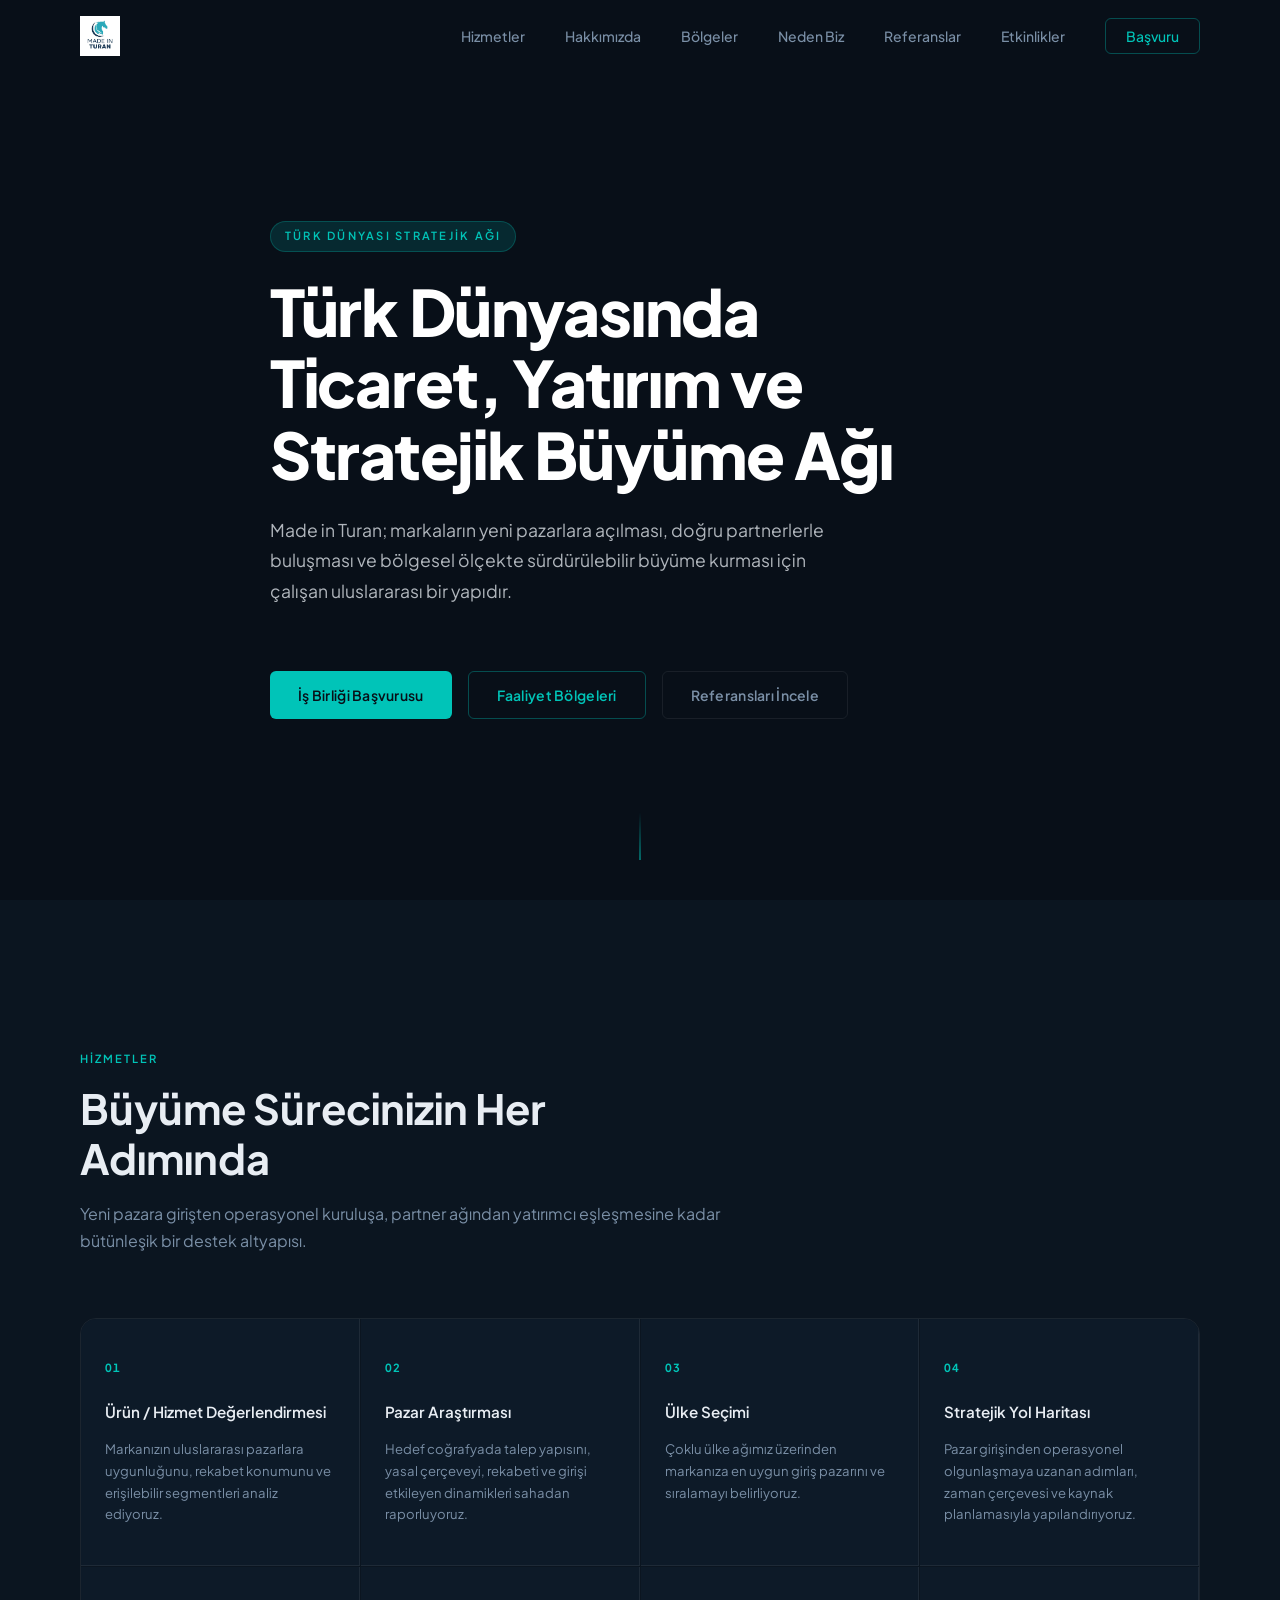
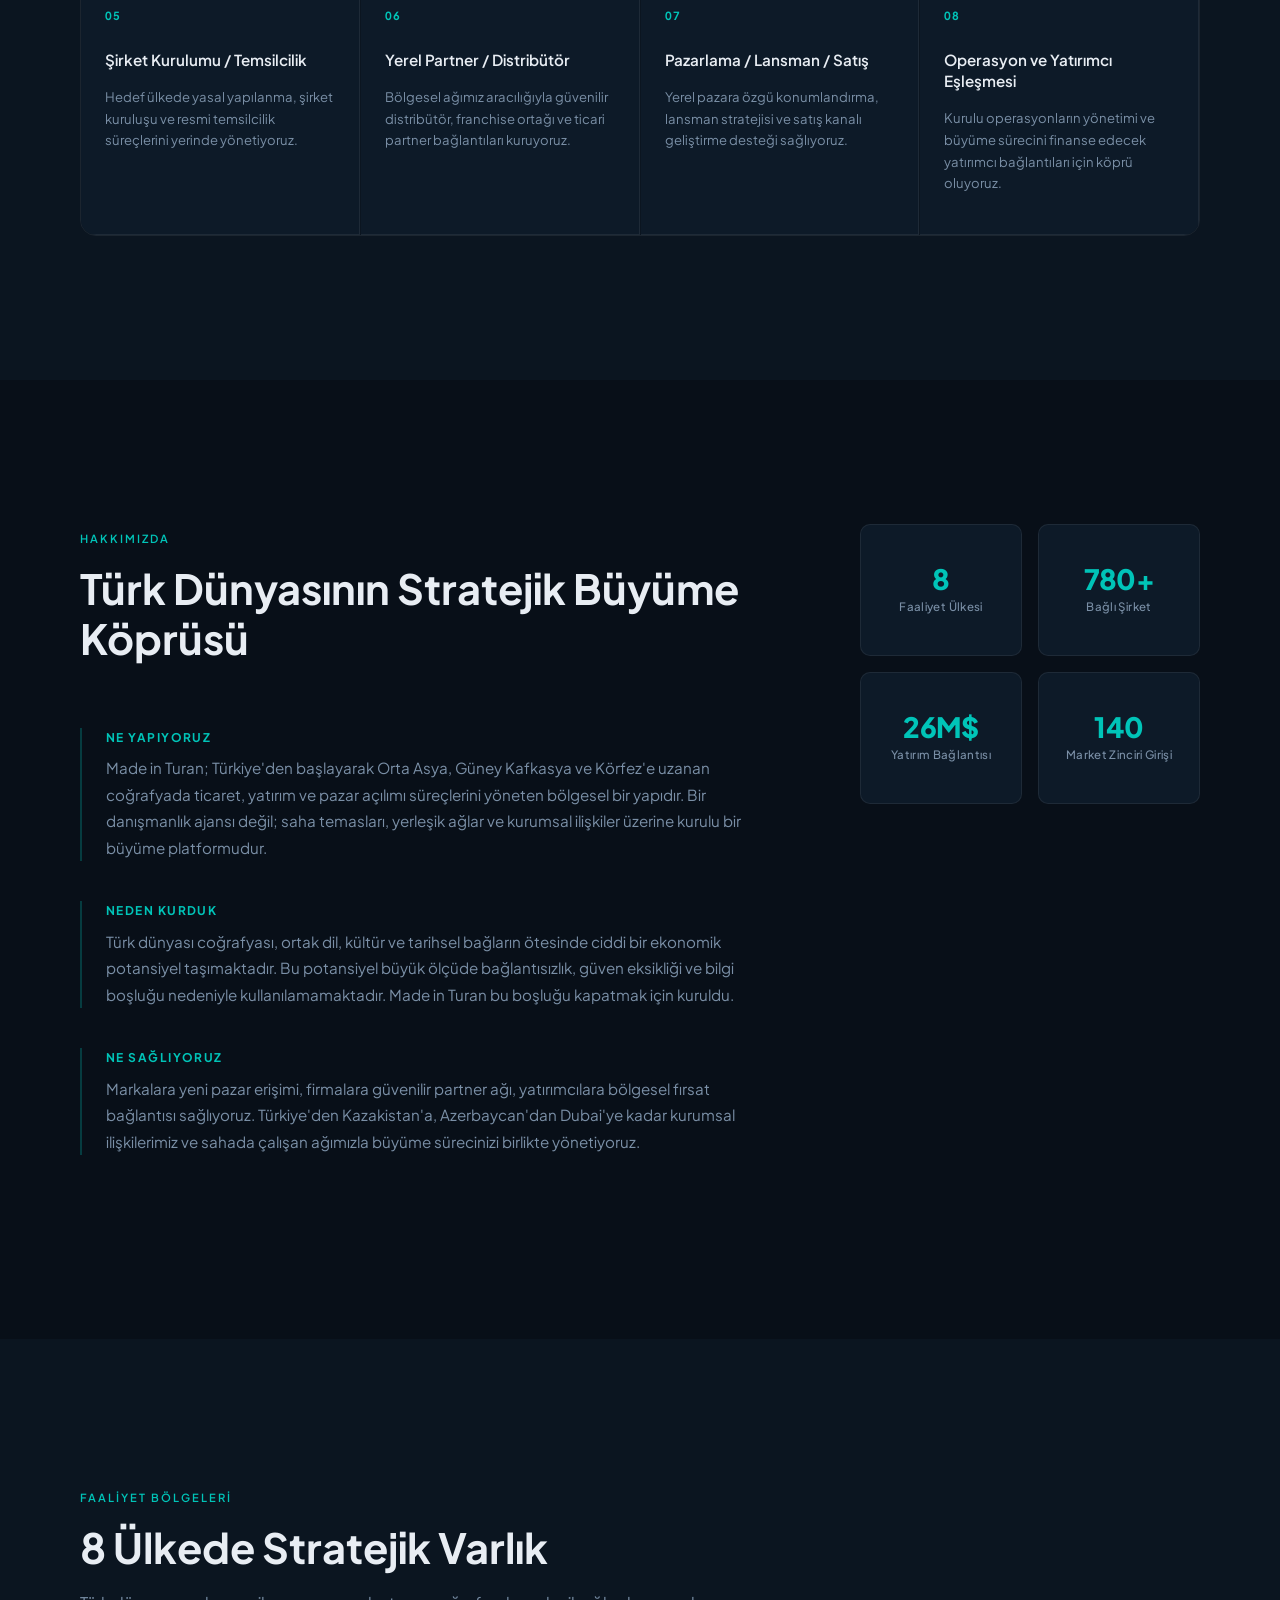
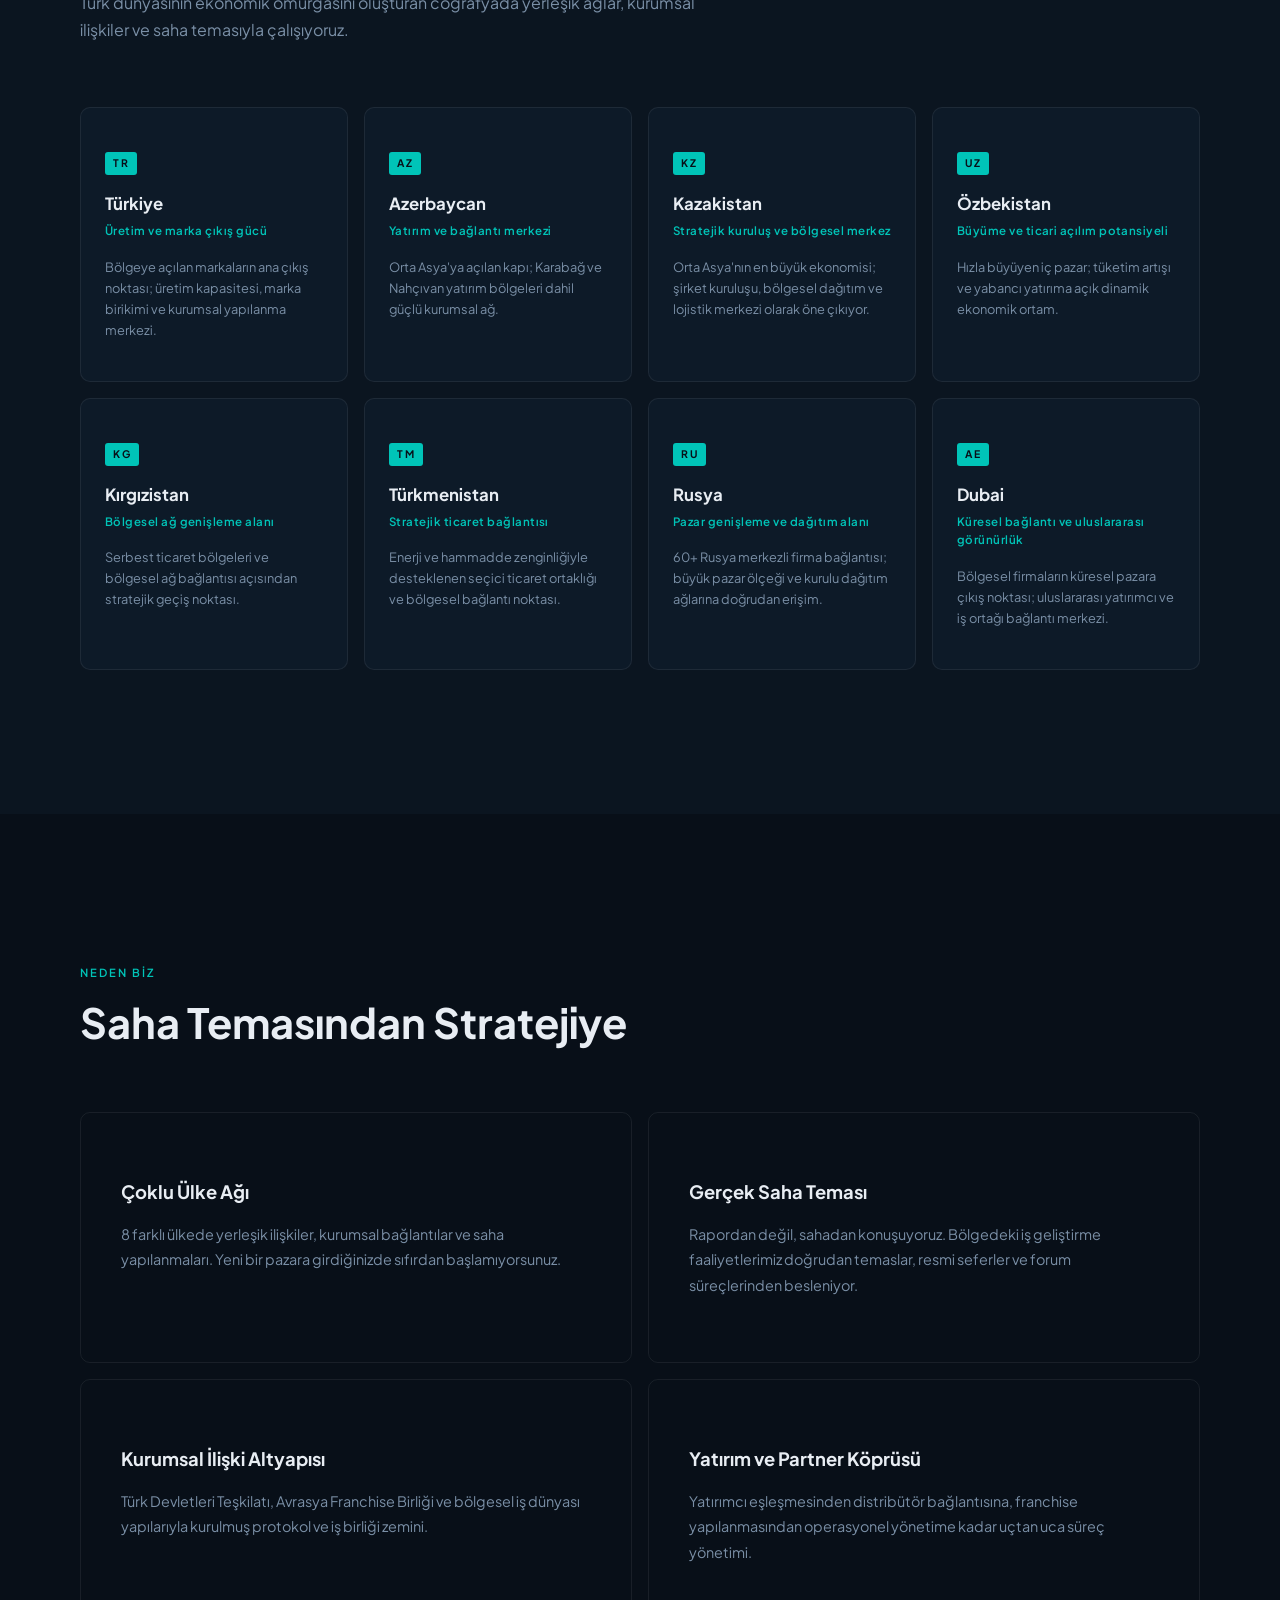
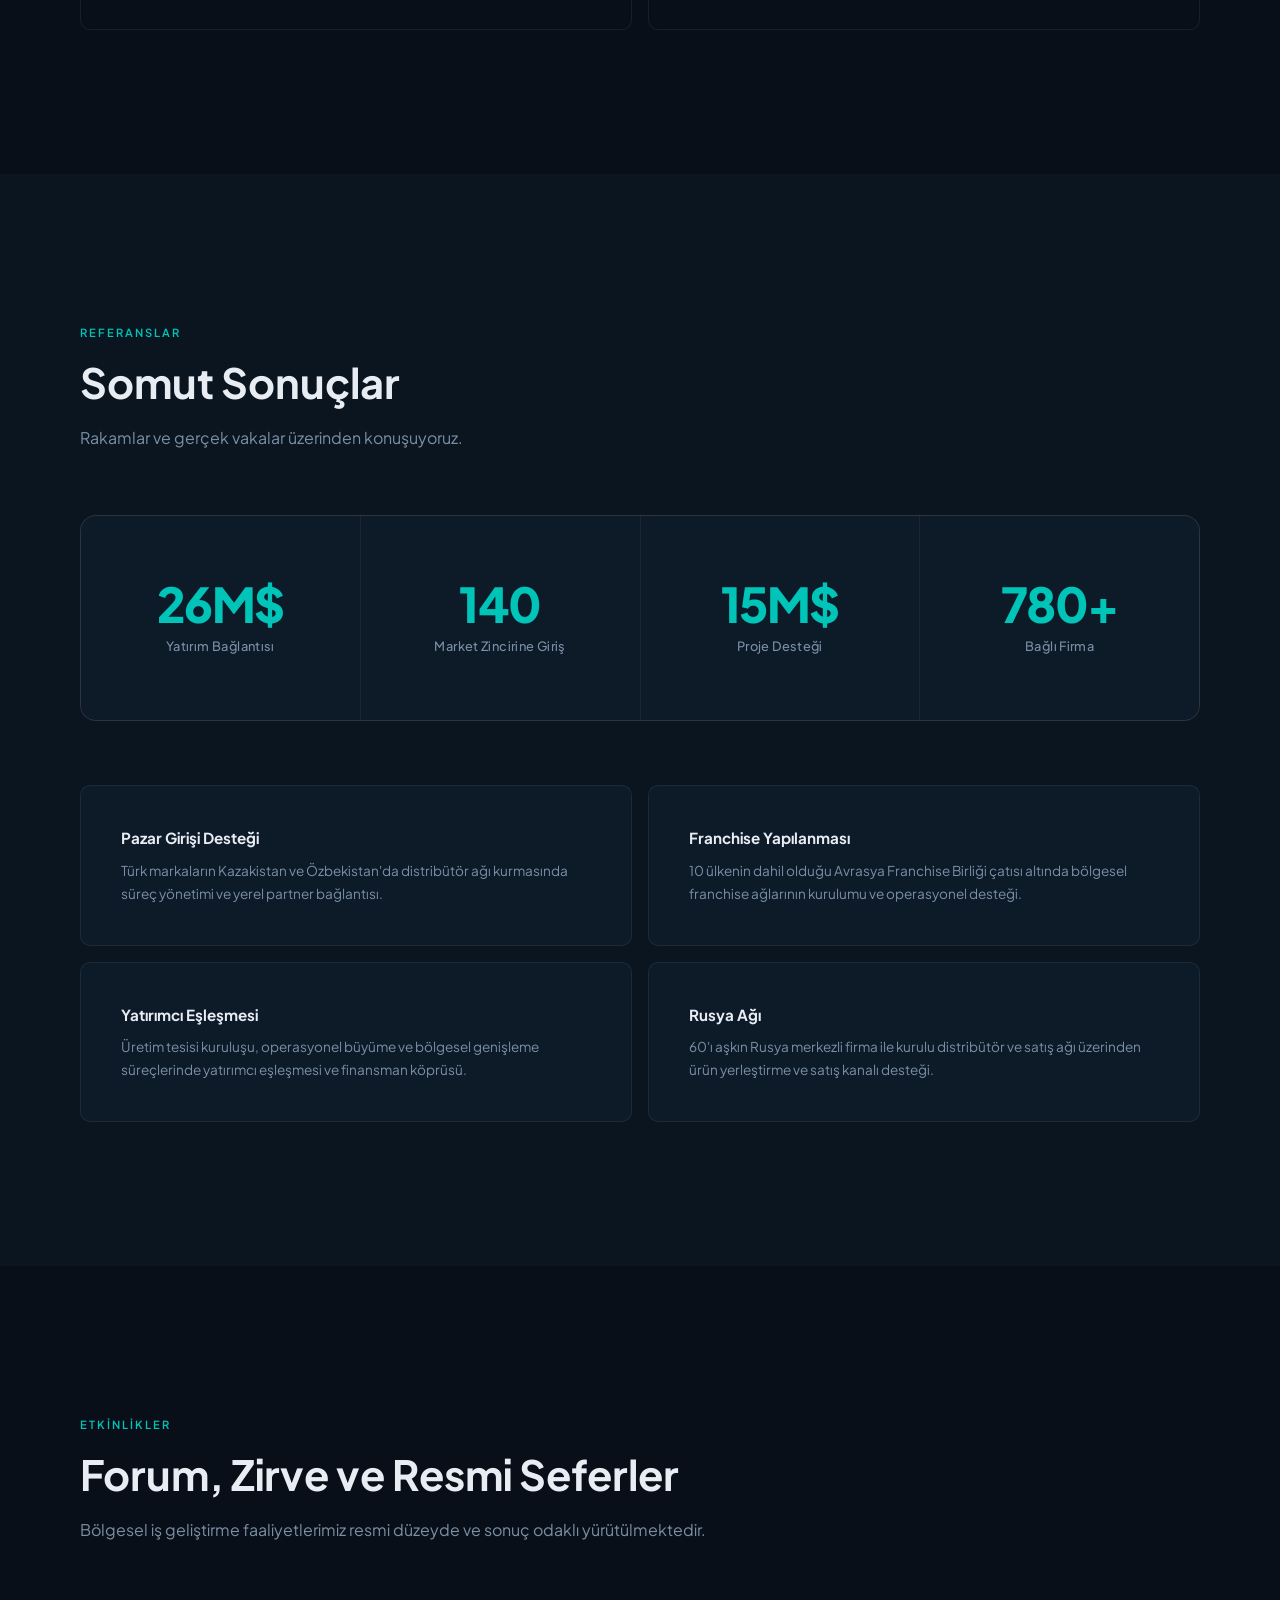
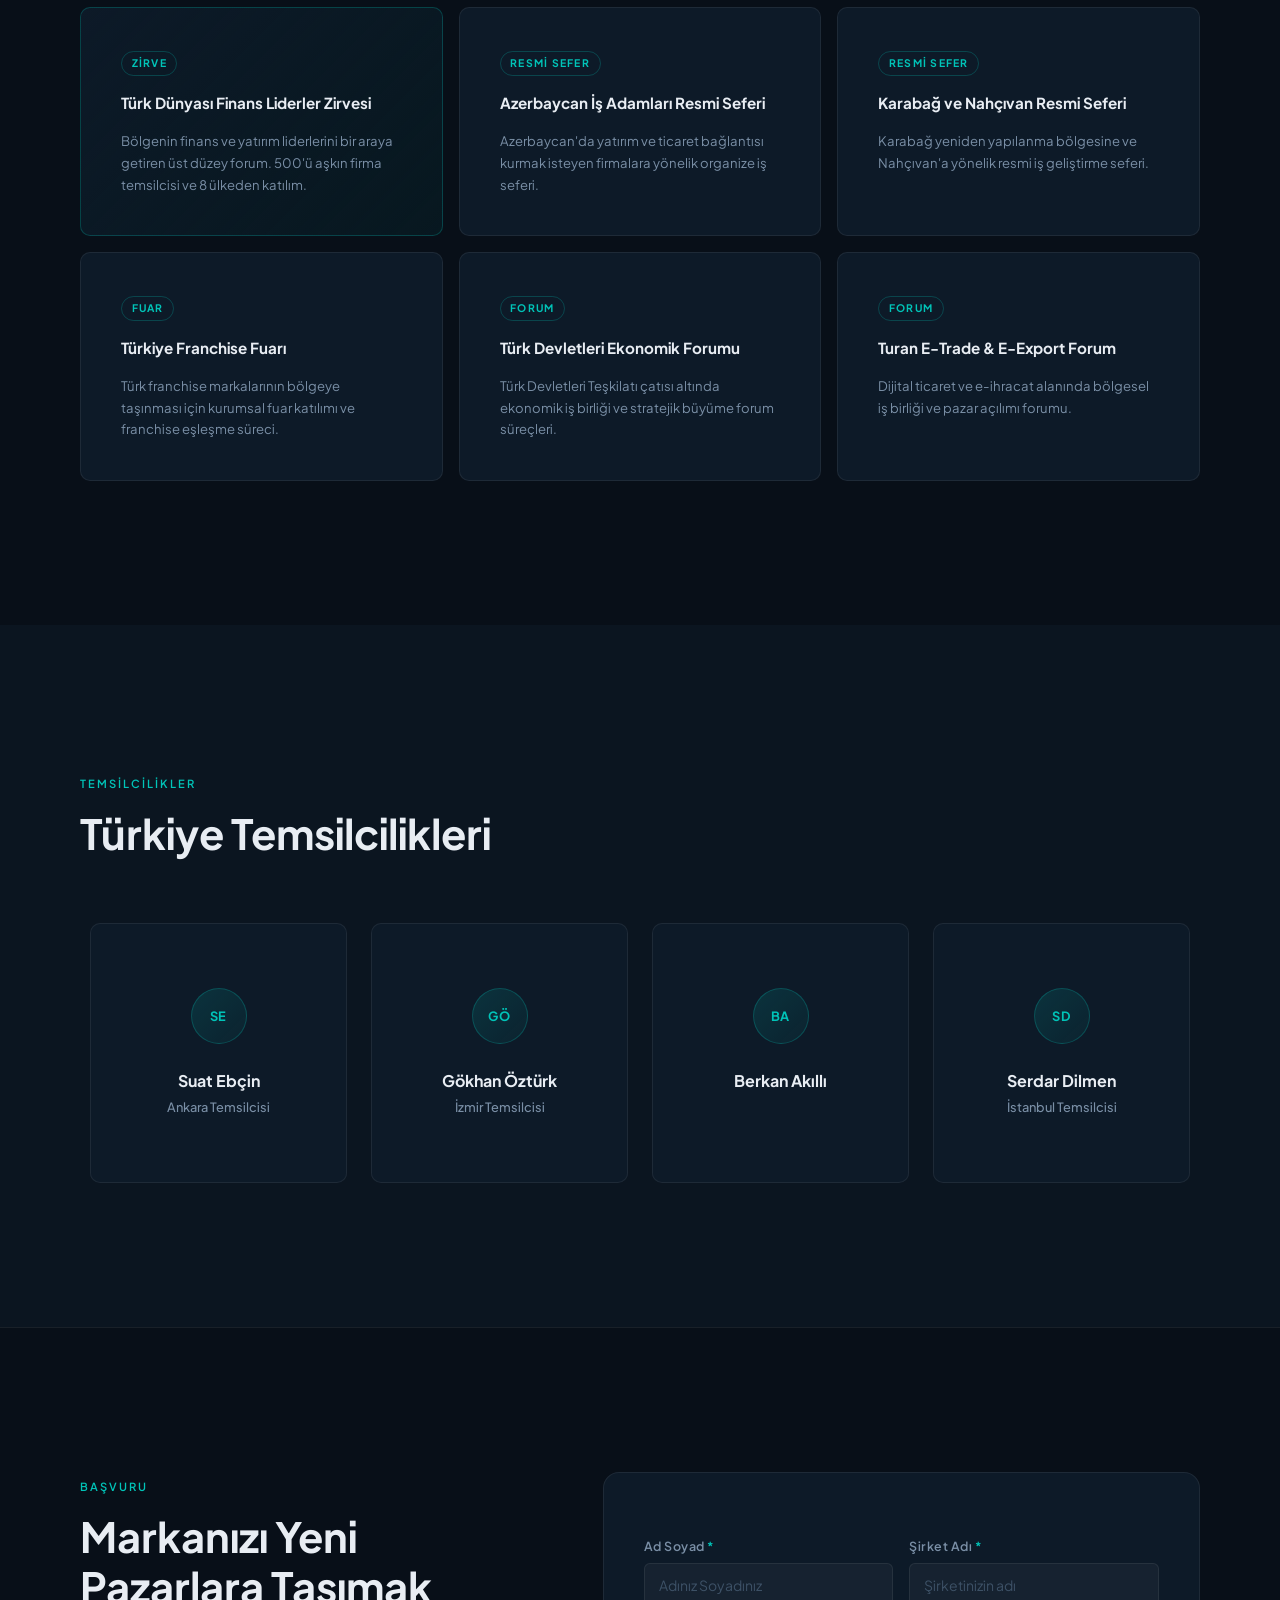
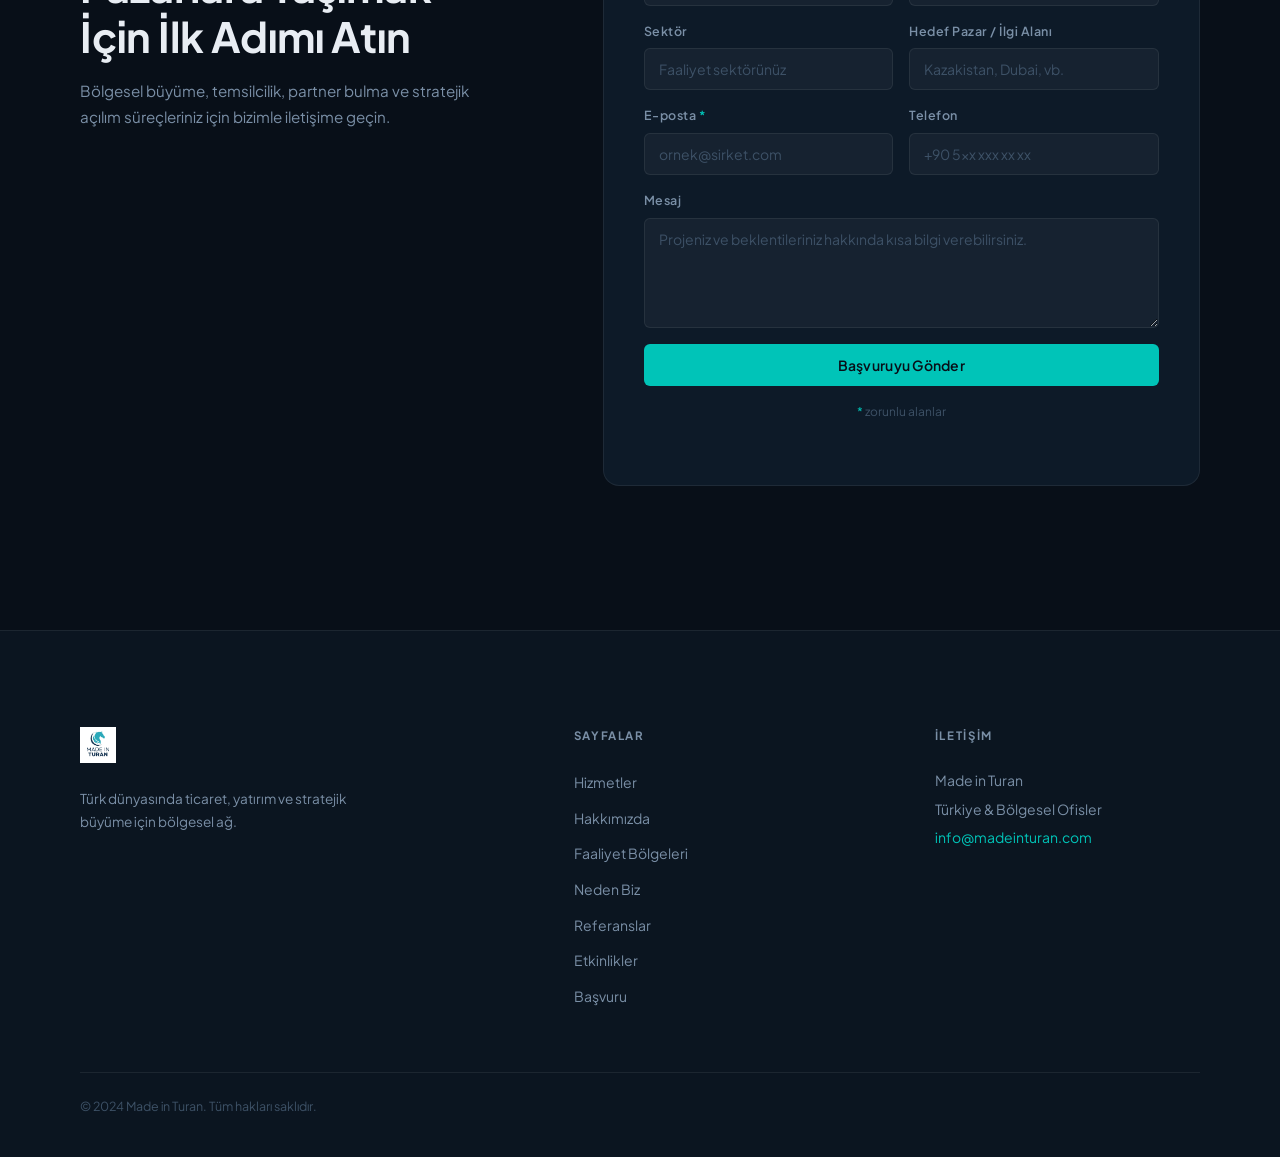
==== index.html @ 2aaf6313 "Initial Made in Turan website" ====
<!DOCTYPE html>
<html lang="tr">
<head>
  <meta charset="UTF-8" />
  <meta name="viewport" content="width=device-width, initial-scale=1.0" />
  <meta name="description" content="Made in Turan — Türk dünyasında ticaret, yatırım ve stratejik büyüme ağı. Markaların yeni pazarlara açılması, doğru partnerlerle buluşması ve bölgesel ölçekte sürdürülebilir büyüme kurması için çalışan uluslararası yapı." />
  <meta property="og:title" content="Made in Turan — Türk Dünyasında Stratejik Büyüme Ağı" />
  <meta property="og:description" content="Ticaret, yatırım, pazar açılımı ve stratejik büyüme için bölgesel ağ." />
  <meta property="og:type" content="website" />
  <title>Made in Turan — Türk Dünyasında Ticaret, Yatırım ve Stratejik Büyüme Ağı</title>
  <link rel="preconnect" href="https://fonts.googleapis.com" />
  <link rel="preconnect" href="https://fonts.gstatic.com" crossorigin />
  <link href="https://fonts.googleapis.com/css2?family=Plus+Jakarta+Sans:wght@300;400;500;600;700;800&display=swap" rel="stylesheet" />
  <link rel="stylesheet" href="css/style.css" />
</head>
<body>

  <!-- HEADER -->
  <header class="site-header" id="site-header">
    <div class="header-inner container">
      <a href="#hero" class="header-logo" aria-label="Made in Turan Ana Sayfa">
        <img src="assets/images/madeinturan_logo.jpg" alt="Made in Turan" class="logo-img" />
      </a>

      <nav class="main-nav" aria-label="Ana navigasyon">
        <ul class="nav-list">
          <li><a href="#hizmetler" class="nav-link">Hizmetler</a></li>
          <li><a href="#hakkimizda" class="nav-link">Hakkımızda</a></li>
          <li><a href="#bolgeler" class="nav-link">Bölgeler</a></li>
          <li><a href="#neden-biz" class="nav-link">Neden Biz</a></li>
          <li><a href="#referanslar" class="nav-link">Referanslar</a></li>
          <li><a href="#etkinlikler" class="nav-link">Etkinlikler</a></li>
          <li><a href="#basvuru" class="nav-link nav-link--cta">Başvuru</a></li>
        </ul>
      </nav>

      <button class="hamburger" id="hamburger" aria-label="Menüyü aç/kapat" aria-expanded="false">
        <span class="hamburger-line"></span>
        <span class="hamburger-line"></span>
        <span class="hamburger-line"></span>
      </button>
    </div>

    <nav class="mobile-nav" id="mobile-nav" aria-hidden="true">
      <ul class="mobile-nav-list">
        <li><a href="#hizmetler" class="mobile-nav-link">Hizmetler</a></li>
        <li><a href="#hakkimizda" class="mobile-nav-link">Hakkımızda</a></li>
        <li><a href="#bolgeler" class="mobile-nav-link">Bölgeler</a></li>
        <li><a href="#neden-biz" class="mobile-nav-link">Neden Biz</a></li>
        <li><a href="#referanslar" class="mobile-nav-link">Referanslar</a></li>
        <li><a href="#etkinlikler" class="mobile-nav-link">Etkinlikler</a></li>
        <li><a href="#basvuru" class="mobile-nav-link mobile-nav-link--cta">Başvuru</a></li>
      </ul>
    </nav>
  </header>

  <main>

    <!-- 1. HERO -->
    <section class="hero" id="hero">
      <div class="hero-video-wrap">
        <video class="hero-video" autoplay muted loop playsinline aria-hidden="true">
          <source src="assets/videos/madeinturan_ladingpage.mp4" type="video/mp4" />
        </video>
        <div class="hero-overlay"></div>
      </div>

      <div class="hero-content container">
        <span class="hero-eyebrow reveal">Türk Dünyası Stratejik Ağı</span>
        <h1 class="hero-title reveal">
          Türk Dünyasında<br />
          Ticaret, Yatırım ve<br />
          Stratejik Büyüme Ağı
        </h1>
        <p class="hero-subtitle reveal">
          Made in Turan; markaların yeni pazarlara açılması, doğru partnerlerle buluşması
          ve bölgesel ölçekte sürdürülebilir büyüme kurması için çalışan uluslararası bir yapıdır.
        </p>
        <div class="hero-actions reveal">
          <a href="#basvuru" class="btn btn--primary">İş Birliği Başvurusu</a>
          <a href="#bolgeler" class="btn btn--outline">Faaliyet Bölgeleri</a>
          <a href="#referanslar" class="btn btn--ghost">Referansları İncele</a>
        </div>
      </div>

      <div class="hero-scroll-hint" aria-hidden="true">
        <span class="scroll-line"></span>
      </div>
    </section>

    <!-- 2. HİZMETLER -->
    <section class="section hizmetler" id="hizmetler">
      <div class="container">
        <div class="section-header reveal">
          <span class="section-label">Hizmetler</span>
          <h2 class="section-title">Büyüme Sürecinizin Her Adımında</h2>
          <p class="section-desc">Yeni pazara girişten operasyonel kuruluşa, partner ağından yatırımcı eşleşmesine kadar bütünleşik bir destek altyapısı.</p>
        </div>

        <div class="services-grid">
          <article class="service-card reveal">
            <div class="service-card-inner">
              <span class="service-number">01</span>
              <h3 class="service-title">Ürün / Hizmet Değerlendirmesi</h3>
              <p class="service-desc">Markanızın uluslararası pazarlara uygunluğunu, rekabet konumunu ve erişilebilir segmentleri analiz ediyoruz.</p>
            </div>
          </article>

          <article class="service-card reveal">
            <div class="service-card-inner">
              <span class="service-number">02</span>
              <h3 class="service-title">Pazar Araştırması</h3>
              <p class="service-desc">Hedef coğrafyada talep yapısını, yasal çerçeveyi, rekabeti ve girişi etkileyen dinamikleri sahadan raporluyoruz.</p>
            </div>
          </article>

          <article class="service-card reveal">
            <div class="service-card-inner">
              <span class="service-number">03</span>
              <h3 class="service-title">Ülke Seçimi</h3>
              <p class="service-desc">Çoklu ülke ağımız üzerinden markanıza en uygun giriş pazarını ve sıralamayı belirliyoruz.</p>
            </div>
          </article>

          <article class="service-card reveal">
            <div class="service-card-inner">
              <span class="service-number">04</span>
              <h3 class="service-title">Stratejik Yol Haritası</h3>
              <p class="service-desc">Pazar girişinden operasyonel olgunlaşmaya uzanan adımları, zaman çerçevesi ve kaynak planlamasıyla yapılandırıyoruz.</p>
            </div>
          </article>

          <article class="service-card reveal">
            <div class="service-card-inner">
              <span class="service-number">05</span>
              <h3 class="service-title">Şirket Kurulumu / Temsilcilik</h3>
              <p class="service-desc">Hedef ülkede yasal yapılanma, şirket kuruluşu ve resmi temsilcilik süreçlerini yerinde yönetiyoruz.</p>
            </div>
          </article>

          <article class="service-card reveal">
            <div class="service-card-inner">
              <span class="service-number">06</span>
              <h3 class="service-title">Yerel Partner / Distribütör</h3>
              <p class="service-desc">Bölgesel ağımız aracılığıyla güvenilir distribütör, franchise ortağı ve ticari partner bağlantıları kuruyoruz.</p>
            </div>
          </article>

          <article class="service-card reveal">
            <div class="service-card-inner">
              <span class="service-number">07</span>
              <h3 class="service-title">Pazarlama / Lansman / Satış</h3>
              <p class="service-desc">Yerel pazara özgü konumlandırma, lansman stratejisi ve satış kanalı geliştirme desteği sağlıyoruz.</p>
            </div>
          </article>

          <article class="service-card reveal">
            <div class="service-card-inner">
              <span class="service-number">08</span>
              <h3 class="service-title">Operasyon ve Yatırımcı Eşleşmesi</h3>
              <p class="service-desc">Kurulu operasyonların yönetimi ve büyüme sürecini finanse edecek yatırımcı bağlantıları için köprü oluyoruz.</p>
            </div>
          </article>
        </div>
      </div>
    </section>

    <!-- 3. HAKKIMIZDA -->
    <section class="section hakkimizda" id="hakkimizda">
      <div class="container">
        <div class="about-grid">
          <div class="about-content">
            <span class="section-label reveal">Hakkımızda</span>
            <h2 class="section-title reveal">Türk Dünyasının Stratejik Büyüme Köprüsü</h2>

            <div class="about-block reveal">
              <h3 class="about-block-title">Ne Yapıyoruz</h3>
              <p>Made in Turan; Türkiye'den başlayarak Orta Asya, Güney Kafkasya ve Körfez'e uzanan coğrafyada ticaret, yatırım ve pazar açılımı süreçlerini yöneten bölgesel bir yapıdır. Bir danışmanlık ajansı değil; saha temasları, yerleşik ağlar ve kurumsal ilişkiler üzerine kurulu bir büyüme platformudur.</p>
            </div>

            <div class="about-block reveal">
              <h3 class="about-block-title">Neden Kurduk</h3>
              <p>Türk dünyası coğrafyası, ortak dil, kültür ve tarihsel bağların ötesinde ciddi bir ekonomik potansiyel taşımaktadır. Bu potansiyel büyük ölçüde bağlantısızlık, güven eksikliği ve bilgi boşluğu nedeniyle kullanılamamaktadır. Made in Turan bu boşluğu kapatmak için kuruldu.</p>
            </div>

            <div class="about-block reveal">
              <h3 class="about-block-title">Ne Sağlıyoruz</h3>
              <p>Markalara yeni pazar erişimi, firmalara güvenilir partner ağı, yatırımcılara bölgesel fırsat bağlantısı sağlıyoruz. Türkiye'den Kazakistan'a, Azerbaycan'dan Dubai'ye kadar kurumsal ilişkilerimiz ve sahada çalışan ağımızla büyüme sürecinizi birlikte yönetiyoruz.</p>
            </div>
          </div>

          <aside class="about-stats">
            <div class="stat-card reveal">
              <span class="stat-number">8</span>
              <span class="stat-label">Faaliyet Ülkesi</span>
            </div>
            <div class="stat-card reveal">
              <span class="stat-number">780+</span>
              <span class="stat-label">Bağlı Şirket</span>
            </div>
            <div class="stat-card reveal">
              <span class="stat-number">26M$</span>
              <span class="stat-label">Yatırım Bağlantısı</span>
            </div>
            <div class="stat-card reveal">
              <span class="stat-number">140</span>
              <span class="stat-label">Market Zinciri Girişi</span>
            </div>
          </aside>
        </div>
      </div>
    </section>

    <!-- 4. FAALİYET BÖLGELERİ -->
    <section class="section bolgeler" id="bolgeler">
      <div class="container">
        <div class="section-header reveal">
          <span class="section-label">Faaliyet Bölgeleri</span>
          <h2 class="section-title">8 Ülkede Stratejik Varlık</h2>
          <p class="section-desc">Türk dünyasının ekonomik omurgasını oluşturan coğrafyada yerleşik ağlar, kurumsal ilişkiler ve saha temasıyla çalışıyoruz.</p>
        </div>

        <div class="regions-grid">
          <article class="region-card reveal">
            <div class="region-card-inner">
              <span class="region-tag">TR</span>
              <h3 class="region-name">Türkiye</h3>
              <p class="region-role">Üretim ve marka çıkış gücü</p>
              <p class="region-desc">Bölgeye açılan markaların ana çıkış noktası; üretim kapasitesi, marka birikimi ve kurumsal yapılanma merkezi.</p>
            </div>
          </article>

          <article class="region-card reveal">
            <div class="region-card-inner">
              <span class="region-tag">AZ</span>
              <h3 class="region-name">Azerbaycan</h3>
              <p class="region-role">Yatırım ve bağlantı merkezi</p>
              <p class="region-desc">Orta Asya'ya açılan kapı; Karabağ ve Nahçıvan yatırım bölgeleri dahil güçlü kurumsal ağ.</p>
            </div>
          </article>

          <article class="region-card reveal">
            <div class="region-card-inner">
              <span class="region-tag">KZ</span>
              <h3 class="region-name">Kazakistan</h3>
              <p class="region-role">Stratejik kuruluş ve bölgesel merkez</p>
              <p class="region-desc">Orta Asya'nın en büyük ekonomisi; şirket kuruluşu, bölgesel dağıtım ve lojistik merkezi olarak öne çıkıyor.</p>
            </div>
          </article>

          <article class="region-card reveal">
            <div class="region-card-inner">
              <span class="region-tag">UZ</span>
              <h3 class="region-name">Özbekistan</h3>
              <p class="region-role">Büyüme ve ticari açılım potansiyeli</p>
              <p class="region-desc">Hızla büyüyen iç pazar; tüketim artışı ve yabancı yatırıma açık dinamik ekonomik ortam.</p>
            </div>
          </article>

          <article class="region-card reveal">
            <div class="region-card-inner">
              <span class="region-tag">KG</span>
              <h3 class="region-name">Kırgızistan</h3>
              <p class="region-role">Bölgesel ağ genişleme alanı</p>
              <p class="region-desc">Serbest ticaret bölgeleri ve bölgesel ağ bağlantısı açısından stratejik geçiş noktası.</p>
            </div>
          </article>

          <article class="region-card reveal">
            <div class="region-card-inner">
              <span class="region-tag">TM</span>
              <h3 class="region-name">Türkmenistan</h3>
              <p class="region-role">Stratejik ticaret bağlantısı</p>
              <p class="region-desc">Enerji ve hammadde zenginliğiyle desteklenen seçici ticaret ortaklığı ve bölgesel bağlantı noktası.</p>
            </div>
          </article>

          <article class="region-card reveal">
            <div class="region-card-inner">
              <span class="region-tag">RU</span>
              <h3 class="region-name">Rusya</h3>
              <p class="region-role">Pazar genişleme ve dağıtım alanı</p>
              <p class="region-desc">60+ Rusya merkezli firma bağlantısı; büyük pazar ölçeği ve kurulu dağıtım ağlarına doğrudan erişim.</p>
            </div>
          </article>

          <article class="region-card reveal">
            <div class="region-card-inner">
              <span class="region-tag">AE</span>
              <h3 class="region-name">Dubai</h3>
              <p class="region-role">Küresel bağlantı ve uluslararası görünürlük</p>
              <p class="region-desc">Bölgesel firmaların küresel pazara çıkış noktası; uluslararası yatırımcı ve iş ortağı bağlantı merkezi.</p>
            </div>
          </article>
        </div>
      </div>
    </section>

    <!-- 5. NEDEN BİZ -->
    <section class="section neden-biz" id="neden-biz">
      <div class="container">
        <div class="section-header reveal">
          <span class="section-label">Neden Biz</span>
          <h2 class="section-title">Saha Temasından Stratejiye</h2>
        </div>

        <div class="why-grid">
          <article class="why-card reveal">
            <div class="why-card-inner">
              <h3 class="why-title">Çoklu Ülke Ağı</h3>
              <p class="why-desc">8 farklı ülkede yerleşik ilişkiler, kurumsal bağlantılar ve saha yapılanmaları. Yeni bir pazara girdiğinizde sıfırdan başlamıyorsunuz.</p>
            </div>
          </article>

          <article class="why-card reveal">
            <div class="why-card-inner">
              <h3 class="why-title">Gerçek Saha Teması</h3>
              <p class="why-desc">Rapordan değil, sahadan konuşuyoruz. Bölgedeki iş geliştirme faaliyetlerimiz doğrudan temaslar, resmi seferler ve forum süreçlerinden besleniyor.</p>
            </div>
          </article>

          <article class="why-card reveal">
            <div class="why-card-inner">
              <h3 class="why-title">Kurumsal İlişki Altyapısı</h3>
              <p class="why-desc">Türk Devletleri Teşkilatı, Avrasya Franchise Birliği ve bölgesel iş dünyası yapılarıyla kurulmuş protokol ve iş birliği zemini.</p>
            </div>
          </article>

          <article class="why-card reveal">
            <div class="why-card-inner">
              <h3 class="why-title">Yatırım ve Partner Köprüsü</h3>
              <p class="why-desc">Yatırımcı eşleşmesinden distribütör bağlantısına, franchise yapılanmasından operasyonel yönetime kadar uçtan uca süreç yönetimi.</p>
            </div>
          </article>
        </div>
      </div>
    </section>

    <!-- 6. REFERANSLAR -->
    <section class="section referanslar" id="referanslar">
      <div class="container">
        <div class="section-header reveal">
          <span class="section-label">Referanslar</span>
          <h2 class="section-title">Somut Sonuçlar</h2>
          <p class="section-desc">Rakamlar ve gerçek vakalar üzerinden konuşuyoruz.</p>
        </div>

        <div class="impact-numbers reveal">
          <div class="impact-item">
            <span class="impact-value">26M$</span>
            <span class="impact-label">Yatırım Bağlantısı</span>
          </div>
          <div class="impact-item">
            <span class="impact-value">140</span>
            <span class="impact-label">Market Zincirine Giriş</span>
          </div>
          <div class="impact-item">
            <span class="impact-value">15M$</span>
            <span class="impact-label">Proje Desteği</span>
          </div>
          <div class="impact-item">
            <span class="impact-value">780+</span>
            <span class="impact-label">Bağlı Firma</span>
          </div>
        </div>

        <div class="ref-cards">
          <article class="ref-card reveal">
            <h3 class="ref-card-title">Pazar Girişi Desteği</h3>
            <p class="ref-card-desc">Türk markaların Kazakistan ve Özbekistan'da distribütör ağı kurmasında süreç yönetimi ve yerel partner bağlantısı.</p>
          </article>

          <article class="ref-card reveal">
            <h3 class="ref-card-title">Franchise Yapılanması</h3>
            <p class="ref-card-desc">10 ülkenin dahil olduğu Avrasya Franchise Birliği çatısı altında bölgesel franchise ağlarının kurulumu ve operasyonel desteği.</p>
          </article>

          <article class="ref-card reveal">
            <h3 class="ref-card-title">Yatırımcı Eşleşmesi</h3>
            <p class="ref-card-desc">Üretim tesisi kuruluşu, operasyonel büyüme ve bölgesel genişleme süreçlerinde yatırımcı eşleşmesi ve finansman köprüsü.</p>
          </article>

          <article class="ref-card reveal">
            <h3 class="ref-card-title">Rusya Ağı</h3>
            <p class="ref-card-desc">60'ı aşkın Rusya merkezli firma ile kurulu distribütör ve satış ağı üzerinden ürün yerleştirme ve satış kanalı desteği.</p>
          </article>
        </div>
      </div>
    </section>

    <!-- 7. ETKİNLİKLER -->
    <section class="section etkinlikler" id="etkinlikler">
      <div class="container">
        <div class="section-header reveal">
          <span class="section-label">Etkinlikler</span>
          <h2 class="section-title">Forum, Zirve ve Resmi Seferler</h2>
          <p class="section-desc">Bölgesel iş geliştirme faaliyetlerimiz resmi düzeyde ve sonuç odaklı yürütülmektedir.</p>
        </div>

        <div class="events-grid">
          <article class="event-card event-card--featured reveal">
            <div class="event-card-inner">
              <span class="event-tag">Zirve</span>
              <h3 class="event-title">Türk Dünyası Finans Liderler Zirvesi</h3>
              <p class="event-desc">Bölgenin finans ve yatırım liderlerini bir araya getiren üst düzey forum. 500'ü aşkın firma temsilcisi ve 8 ülkeden katılım.</p>
            </div>
          </article>

          <article class="event-card reveal">
            <div class="event-card-inner">
              <span class="event-tag">Resmi Sefer</span>
              <h3 class="event-title">Azerbaycan İş Adamları Resmi Seferi</h3>
              <p class="event-desc">Azerbaycan'da yatırım ve ticaret bağlantısı kurmak isteyen firmalara yönelik organize iş seferi.</p>
            </div>
          </article>

          <article class="event-card reveal">
            <div class="event-card-inner">
              <span class="event-tag">Resmi Sefer</span>
              <h3 class="event-title">Karabağ ve Nahçıvan Resmi Seferi</h3>
              <p class="event-desc">Karabağ yeniden yapılanma bölgesine ve Nahçıvan'a yönelik resmi iş geliştirme seferi.</p>
            </div>
          </article>

          <article class="event-card reveal">
            <div class="event-card-inner">
              <span class="event-tag">Fuar</span>
              <h3 class="event-title">Türkiye Franchise Fuarı</h3>
              <p class="event-desc">Türk franchise markalarının bölgeye taşınması için kurumsal fuar katılımı ve franchise eşleşme süreci.</p>
            </div>
          </article>

          <article class="event-card reveal">
            <div class="event-card-inner">
              <span class="event-tag">Forum</span>
              <h3 class="event-title">Türk Devletleri Ekonomik Forumu</h3>
              <p class="event-desc">Türk Devletleri Teşkilatı çatısı altında ekonomik iş birliği ve stratejik büyüme forum süreçleri.</p>
            </div>
          </article>

          <article class="event-card reveal">
            <div class="event-card-inner">
              <span class="event-tag">Forum</span>
              <h3 class="event-title">Turan E-Trade & E-Export Forum</h3>
              <p class="event-desc">Dijital ticaret ve e-ihracat alanında bölgesel iş birliği ve pazar açılımı forumu.</p>
            </div>
          </article>
        </div>
      </div>
    </section>

    <!-- 8. TEMSİLCİLİKLER -->
    <section class="section temsilcilikler" id="temsilcilikler">
      <div class="container">
        <div class="section-header reveal">
          <span class="section-label">Temsilcilikler</span>
          <h2 class="section-title">Türkiye Temsilcilikleri</h2>
        </div>

        <div class="rep-grid">
          <article class="rep-card reveal">
            <div class="rep-card-inner">
              <div class="rep-avatar" aria-hidden="true">SE</div>
              <h3 class="rep-name">Suat Ebçin</h3>
              <p class="rep-title">Ankara Temsilcisi</p>
            </div>
          </article>

          <article class="rep-card reveal">
            <div class="rep-card-inner">
              <div class="rep-avatar" aria-hidden="true">GÖ</div>
              <h3 class="rep-name">Gökhan Öztürk</h3>
              <p class="rep-title">İzmir Temsilcisi</p>
            </div>
          </article>

          <article class="rep-card reveal">
            <div class="rep-card-inner">
              <div class="rep-avatar" aria-hidden="true">BA</div>
              <h3 class="rep-name">Berkan Akıllı</h3>
            </div>
          </article>

          <article class="rep-card reveal">
            <div class="rep-card-inner">
              <div class="rep-avatar" aria-hidden="true">SD</div>
              <h3 class="rep-name">Serdar Dilmen</h3>
              <p class="rep-title">İstanbul Temsilcisi</p>
            </div>
          </article>
        </div>
      </div>
    </section>

    <!-- 9. BAŞVURU -->
    <section class="section basvuru" id="basvuru">
      <div class="container">
        <div class="apply-grid">
          <div class="apply-content reveal">
            <span class="section-label">Başvuru</span>
            <h2 class="section-title">Markanızı Yeni Pazarlara Taşımak İçin İlk Adımı Atın</h2>
            <p class="apply-desc">Bölgesel büyüme, temsilcilik, partner bulma ve stratejik açılım süreçleriniz için bizimle iletişime geçin.</p>
          </div>

          <div class="apply-form-wrap reveal">
            <form
              class="apply-form"
              action="https://formspree.io/f/YOUR_FORM_ID"
              method="POST"
              id="apply-form"
              novalidate
            >
              <div class="form-row">
                <div class="form-group">
                  <label for="ad-soyad" class="form-label">Ad Soyad <span class="required" aria-hidden="true">*</span></label>
                  <input type="text" id="ad-soyad" name="ad_soyad" class="form-input" placeholder="Adınız Soyadınız" required />
                </div>
                <div class="form-group">
                  <label for="sirket" class="form-label">Şirket Adı <span class="required" aria-hidden="true">*</span></label>
                  <input type="text" id="sirket" name="sirket_adi" class="form-input" placeholder="Şirketinizin adı" required />
                </div>
              </div>

              <div class="form-row">
                <div class="form-group">
                  <label for="sektor" class="form-label">Sektör</label>
                  <input type="text" id="sektor" name="sektor" class="form-input" placeholder="Faaliyet sektörünüz" />
                </div>
                <div class="form-group">
                  <label for="hedef-pazar" class="form-label">Hedef Pazar / İlgi Alanı</label>
                  <input type="text" id="hedef-pazar" name="hedef_pazar" class="form-input" placeholder="Kazakistan, Dubai, vb." />
                </div>
              </div>

              <div class="form-row">
                <div class="form-group">
                  <label for="eposta" class="form-label">E-posta <span class="required" aria-hidden="true">*</span></label>
                  <input type="email" id="eposta" name="email" class="form-input" placeholder="ornek@sirket.com" required />
                </div>
                <div class="form-group">
                  <label for="telefon" class="form-label">Telefon</label>
                  <input type="tel" id="telefon" name="telefon" class="form-input" placeholder="+90 5xx xxx xx xx" />
                </div>
              </div>

              <div class="form-group">
                <label for="mesaj" class="form-label">Mesaj</label>
                <textarea id="mesaj" name="mesaj" class="form-input form-textarea" rows="4" placeholder="Projeniz ve beklentileriniz hakkında kısa bilgi verebilirsiniz."></textarea>
              </div>

              <button type="submit" class="btn btn--primary btn--full">Başvuruyu Gönder</button>
              <p class="form-note"><span class="required">*</span> zorunlu alanlar</p>
            </form>
          </div>
        </div>
      </div>
    </section>

  </main>

  <!-- FOOTER -->
  <footer class="site-footer">
    <div class="container">
      <div class="footer-grid">
        <div class="footer-brand">
          <a href="#hero" class="footer-logo-link" aria-label="Made in Turan Ana Sayfa">
            <img src="assets/images/madeinturan_logo.jpg" alt="Made in Turan" class="footer-logo-img" />
          </a>
          <p class="footer-tagline">Türk dünyasında ticaret, yatırım ve stratejik büyüme için bölgesel ağ.</p>
        </div>

        <nav class="footer-nav" aria-label="Footer navigasyon">
          <h4 class="footer-nav-title">Sayfalar</h4>
          <ul class="footer-nav-list">
            <li><a href="#hizmetler" class="footer-nav-link">Hizmetler</a></li>
            <li><a href="#hakkimizda" class="footer-nav-link">Hakkımızda</a></li>
            <li><a href="#bolgeler" class="footer-nav-link">Faaliyet Bölgeleri</a></li>
            <li><a href="#neden-biz" class="footer-nav-link">Neden Biz</a></li>
            <li><a href="#referanslar" class="footer-nav-link">Referanslar</a></li>
            <li><a href="#etkinlikler" class="footer-nav-link">Etkinlikler</a></li>
            <li><a href="#basvuru" class="footer-nav-link">Başvuru</a></li>
          </ul>
        </nav>

        <div class="footer-contact">
          <h4 class="footer-nav-title">İletişim</h4>
          <address class="footer-address">
            <p>Made in Turan</p>
            <p>Türkiye &amp; Bölgesel Ofisler</p>
            <a href="mailto:info@madeinturan.com" class="footer-contact-link">info@madeinturan.com</a>
          </address>
        </div>
      </div>

      <div class="footer-bottom">
        <p class="footer-copy">&copy; 2024 Made in Turan. Tüm hakları saklıdır.</p>
      </div>
    </div>
  </footer>

  <script src="js/main.js"></script>
</body>
</html>
---- css/style.css ----
/* ============================================================
   MADE IN TURAN — style.css
   Saf CSS, framework yok.
   Bölümler: Reset → Variables → Base → Layout → Header →
             Hero → Hizmetler → Hakkımızda → Bölgeler →
             Neden Biz → Referanslar → Etkinlikler →
             Temsilcilikler → Başvuru → Footer →
             Animasyonlar → Responsive
============================================================ */

/* ============================================================
   RESET & BOX MODEL
============================================================ */
*, *::before, *::after {
  box-sizing: border-box;
  margin: 0;
  padding: 0;
}

html {
  scroll-behavior: smooth;
  font-size: 16px;
}

body {
  font-family: 'Plus Jakarta Sans', -apple-system, BlinkMacSystemFont,
    'Segoe UI', 'Helvetica Neue', Arial, sans-serif;
  background-color: var(--color-bg);
  color: var(--color-text);
  line-height: 1.6;
  -webkit-font-smoothing: antialiased;
  -moz-osx-font-smoothing: grayscale;
}

img, video {
  display: block;
  max-width: 100%;
}

ul, ol {
  list-style: none;
}

a {
  color: inherit;
  text-decoration: none;
}

address {
  font-style: normal;
}

button {
  cursor: pointer;
  border: none;
  background: none;
  font-family: inherit;
}

/* ============================================================
   CSS CUSTOM PROPERTIES (RENK SİSTEMİ)
============================================================ */
:root {
  /* Koyu ana renkler */
  --color-bg:          #080f18;
  --color-bg-2:        #0b1520;
  --color-bg-3:        #0e1c2b;
  --color-bg-card:     #0d1a28;
  --color-bg-card-2:   #111f30;

  /* Vurgu — turkuaz/cyan */
  --color-accent:      #00c4b8;
  --color-accent-dim:  #00a89e;
  --color-accent-glow: rgba(0, 196, 184, 0.15);
  --color-accent-line: rgba(0, 196, 184, 0.25);

  /* Tipografi */
  --color-text:        #e8edf3;
  --color-text-muted:  #7a8fa6;
  --color-text-faint:  #3d5166;

  /* Sınır ve çizgiler */
  --color-border:      rgba(255, 255, 255, 0.07);
  --color-border-hover: rgba(0, 196, 184, 0.35);

  /* Header */
  --header-height: 72px;

  /* Boşluklar */
  --space-xs:  0.5rem;
  --space-sm:  1rem;
  --space-md:  1.5rem;
  --space-lg:  2.5rem;
  --space-xl:  4rem;
  --space-2xl: 6rem;
  --space-3xl: 9rem;

  /* Radius */
  --radius-sm: 6px;
  --radius-md: 10px;
  --radius-lg: 16px;

  /* Geçişler */
  --transition: 0.25s ease;
  --transition-slow: 0.4s ease;
}

/* ============================================================
   LAYOUT — CONTAINER
============================================================ */
.container {
  width: 100%;
  max-width: 1200px;
  margin-inline: auto;
  padding-inline: clamp(1.25rem, 5vw, 2.5rem);
}

.section {
  padding-block: var(--space-3xl);
}

/* ============================================================
   ORTAK — SECTION HEADER
============================================================ */
.section-header {
  max-width: 640px;
  margin-bottom: var(--space-xl);
}

.section-label {
  display: inline-block;
  font-size: 0.7rem;
  font-weight: 600;
  letter-spacing: 0.18em;
  text-transform: uppercase;
  color: var(--color-accent);
  margin-bottom: var(--space-sm);
}

.section-title {
  font-size: clamp(1.75rem, 3.5vw, 2.6rem);
  font-weight: 700;
  line-height: 1.2;
  color: var(--color-text);
  margin-bottom: var(--space-sm);
}

.section-desc {
  font-size: 1rem;
  line-height: 1.7;
  color: var(--color-text-muted);
}

/* ============================================================
   ORTAK — BUTONLAR
============================================================ */
.btn {
  display: inline-flex;
  align-items: center;
  justify-content: center;
  gap: 0.5rem;
  padding: 0.75rem 1.75rem;
  border-radius: var(--radius-sm);
  font-size: 0.875rem;
  font-weight: 600;
  letter-spacing: 0.02em;
  transition: all var(--transition);
  white-space: nowrap;
}

.btn--primary {
  background-color: var(--color-accent);
  color: #080f18;
}

.btn--primary:hover {
  background-color: #00ddd0;
  transform: translateY(-1px);
  box-shadow: 0 8px 24px rgba(0, 196, 184, 0.25);
}

.btn--outline {
  border: 1px solid var(--color-border-hover);
  color: var(--color-accent);
  background: transparent;
}

.btn--outline:hover {
  background-color: var(--color-accent-glow);
  border-color: var(--color-accent);
}

.btn--ghost {
  color: var(--color-text-muted);
  border: 1px solid var(--color-border);
  background: transparent;
}

.btn--ghost:hover {
  color: var(--color-text);
  border-color: rgba(255, 255, 255, 0.15);
  background: rgba(255, 255, 255, 0.04);
}

.btn--full {
  width: 100%;
}

/* ============================================================
   HEADER
============================================================ */
.site-header {
  position: fixed;
  top: 0;
  left: 0;
  right: 0;
  z-index: 100;
  height: var(--header-height);
  border-bottom: 1px solid transparent;
  transition: background var(--transition-slow), border-color var(--transition-slow);
}

.site-header.scrolled {
  background: rgba(8, 15, 24, 0.92);
  backdrop-filter: blur(16px);
  -webkit-backdrop-filter: blur(16px);
  border-bottom-color: var(--color-border);
}

.header-inner {
  display: flex;
  align-items: center;
  justify-content: space-between;
  height: var(--header-height);
}

.header-logo {
  flex-shrink: 0;
}

.logo-img {
  height: 40px;
  width: auto;
  object-fit: contain;
}

.main-nav {
  display: flex;
  align-items: center;
}

.nav-list {
  display: flex;
  align-items: center;
  gap: var(--space-lg);
}

.nav-link {
  font-size: 0.875rem;
  font-weight: 500;
  color: var(--color-text-muted);
  transition: color var(--transition);
  position: relative;
}

.nav-link::after {
  content: '';
  position: absolute;
  bottom: -3px;
  left: 0;
  right: 0;
  height: 1px;
  background: var(--color-accent);
  transform: scaleX(0);
  transition: transform var(--transition);
}

.nav-link:hover,
.nav-link.active {
  color: var(--color-text);
}

.nav-link:hover::after,
.nav-link.active::after {
  transform: scaleX(1);
}

.nav-link--cta {
  padding: 0.5rem 1.25rem;
  border: 1px solid var(--color-border-hover);
  border-radius: var(--radius-sm);
  color: var(--color-accent);
}

.nav-link--cta::after {
  display: none;
}

.nav-link--cta:hover {
  background: var(--color-accent-glow);
  color: var(--color-accent);
}

/* Hamburger */
.hamburger {
  display: none;
  flex-direction: column;
  gap: 5px;
  padding: 6px;
}

.hamburger-line {
  display: block;
  width: 22px;
  height: 2px;
  background: var(--color-text);
  border-radius: 2px;
  transition: all var(--transition);
}

.hamburger.open .hamburger-line:nth-child(1) {
  transform: translateY(7px) rotate(45deg);
}

.hamburger.open .hamburger-line:nth-child(2) {
  opacity: 0;
}

.hamburger.open .hamburger-line:nth-child(3) {
  transform: translateY(-7px) rotate(-45deg);
}

/* Mobile nav */
.mobile-nav {
  display: none;
  background: rgba(8, 15, 24, 0.97);
  backdrop-filter: blur(16px);
  -webkit-backdrop-filter: blur(16px);
  border-bottom: 1px solid var(--color-border);
  overflow: hidden;
  max-height: 0;
  transition: max-height 0.35s ease;
}

.mobile-nav.open {
  max-height: 420px;
}

.mobile-nav-list {
  display: flex;
  flex-direction: column;
  padding: var(--space-sm) var(--space-md) var(--space-md);
  gap: 0;
}

.mobile-nav-link {
  display: block;
  padding: 0.875rem 0;
  font-size: 0.9rem;
  font-weight: 500;
  color: var(--color-text-muted);
  border-bottom: 1px solid var(--color-border);
  transition: color var(--transition);
}

.mobile-nav-link:last-child {
  border-bottom: none;
}

.mobile-nav-link:hover {
  color: var(--color-text);
}

.mobile-nav-link--cta {
  color: var(--color-accent);
  margin-top: var(--space-sm);
}

/* ============================================================
   HERO
============================================================ */
.hero {
  position: relative;
  min-height: 100svh;
  display: flex;
  align-items: center;
  overflow: hidden;
}

.hero-video-wrap {
  position: absolute;
  inset: 0;
  z-index: 0;
}

.hero-video {
  width: 100%;
  height: 100%;
  object-fit: cover;
  object-position: center;
}

.hero-overlay {
  position: absolute;
  inset: 0;
  background: linear-gradient(
    135deg,
    rgba(8, 15, 24, 0.82) 0%,
    rgba(8, 15, 24, 0.68) 50%,
    rgba(8, 15, 24, 0.78) 100%
  );
}

.hero-content {
  position: relative;
  z-index: 1;
  padding-top: calc(var(--header-height) + 3rem);
  padding-bottom: 5rem;
  max-width: 820px;
}

.hero-eyebrow {
  display: inline-block;
  font-size: 0.7rem;
  font-weight: 600;
  letter-spacing: 0.2em;
  text-transform: uppercase;
  color: var(--color-accent);
  margin-bottom: var(--space-md);
  padding: 0.35rem 0.875rem;
  border: 1px solid var(--color-accent-line);
  border-radius: 2rem;
  background: var(--color-accent-glow);
}

.hero-title {
  font-size: clamp(2.25rem, 5.5vw, 4rem);
  font-weight: 800;
  line-height: 1.12;
  color: #ffffff;
  margin-bottom: var(--space-md);
  letter-spacing: -0.02em;
}

.hero-subtitle {
  font-size: clamp(0.95rem, 1.8vw, 1.1rem);
  line-height: 1.75;
  color: rgba(232, 237, 243, 0.75);
  max-width: 580px;
  margin-bottom: var(--space-xl);
}

.hero-actions {
  display: flex;
  flex-wrap: wrap;
  gap: var(--space-sm);
}

/* Scroll hint */
.hero-scroll-hint {
  position: absolute;
  bottom: 2.5rem;
  left: 50%;
  transform: translateX(-50%);
  z-index: 1;
}

.scroll-line {
  display: block;
  width: 1px;
  height: 48px;
  background: linear-gradient(to bottom, transparent, var(--color-accent));
  margin-inline: auto;
  animation: scrollPulse 2s ease-in-out infinite;
}

@keyframes scrollPulse {
  0%, 100% { opacity: 0.3; transform: scaleY(1); }
  50% { opacity: 1; transform: scaleY(1.2); }
}

/* ============================================================
   HİZMETLER
============================================================ */
.hizmetler {
  background-color: var(--color-bg-2);
}

.services-grid {
  display: grid;
  grid-template-columns: repeat(4, 1fr);
  gap: 1px;
  border: 1px solid var(--color-border);
  border-radius: var(--radius-lg);
  overflow: hidden;
}

.service-card {
  background: var(--color-bg-card);
  transition: background var(--transition);
}

.service-card:hover {
  background: var(--color-bg-card-2);
}

.service-card-inner {
  padding: var(--space-lg) var(--space-md);
  border-right: 1px solid var(--color-border);
  border-bottom: 1px solid var(--color-border);
  height: 100%;
  transition: border-color var(--transition);
}

.service-card:hover .service-card-inner {
  border-color: var(--color-border-hover);
  box-shadow: inset 0 0 0 1px var(--color-border-hover);
}

.service-number {
  display: block;
  font-size: 0.7rem;
  font-weight: 700;
  letter-spacing: 0.1em;
  color: var(--color-accent);
  margin-bottom: var(--space-md);
  font-variant-numeric: tabular-nums;
}

.service-title {
  font-size: 0.95rem;
  font-weight: 600;
  color: var(--color-text);
  line-height: 1.4;
  margin-bottom: var(--space-sm);
}

.service-desc {
  font-size: 0.82rem;
  line-height: 1.65;
  color: var(--color-text-muted);
}

/* ============================================================
   HAKKIMIZDA
============================================================ */
.hakkimizda {
  background-color: var(--color-bg);
}

.about-grid {
  display: grid;
  grid-template-columns: 1fr 340px;
  gap: var(--space-2xl);
  align-items: start;
}

.about-content .section-title {
  margin-bottom: var(--space-xl);
}

.about-block {
  margin-bottom: var(--space-lg);
  padding-left: var(--space-md);
  border-left: 2px solid var(--color-accent-line);
}

.about-block-title {
  font-size: 0.75rem;
  font-weight: 700;
  letter-spacing: 0.12em;
  text-transform: uppercase;
  color: var(--color-accent);
  margin-bottom: var(--space-xs);
}

.about-block p {
  font-size: 0.95rem;
  line-height: 1.75;
  color: var(--color-text-muted);
}

.about-stats {
  display: grid;
  grid-template-columns: 1fr 1fr;
  gap: var(--space-sm);
  position: sticky;
  top: calc(var(--header-height) + 2rem);
}

.stat-card {
  background: var(--color-bg-card);
  border: 1px solid var(--color-border);
  border-radius: var(--radius-md);
  padding: var(--space-lg) var(--space-md);
  text-align: center;
  transition: border-color var(--transition), background var(--transition);
}

.stat-card:hover {
  border-color: var(--color-border-hover);
  background: var(--color-bg-card-2);
}

.stat-number {
  display: block;
  font-size: 1.75rem;
  font-weight: 800;
  color: var(--color-accent);
  line-height: 1;
  margin-bottom: 0.375rem;
  letter-spacing: -0.02em;
}

.stat-label {
  display: block;
  font-size: 0.72rem;
  font-weight: 500;
  color: var(--color-text-muted);
  letter-spacing: 0.03em;
  line-height: 1.4;
}

/* ============================================================
   FAALİYET BÖLGELERİ
============================================================ */
.bolgeler {
  background-color: var(--color-bg-2);
}

.regions-grid {
  display: grid;
  grid-template-columns: repeat(4, 1fr);
  gap: var(--space-sm);
}

.region-card {
  background: var(--color-bg-card);
  border: 1px solid var(--color-border);
  border-radius: var(--radius-md);
  overflow: hidden;
  transition: border-color var(--transition), transform var(--transition), background var(--transition);
}

.region-card:hover {
  border-color: var(--color-border-hover);
  transform: translateY(-3px);
  background: var(--color-bg-card-2);
  box-shadow: 0 8px 32px rgba(0, 0, 0, 0.3), 0 0 0 1px var(--color-accent-line);
}

.region-card-inner {
  padding: var(--space-lg) var(--space-md);
}

.region-tag {
  display: inline-block;
  font-size: 0.65rem;
  font-weight: 700;
  letter-spacing: 0.15em;
  color: #080f18;
  background: var(--color-accent);
  padding: 0.2rem 0.5rem;
  border-radius: 3px;
  margin-bottom: var(--space-sm);
}

.region-name {
  font-size: 1.05rem;
  font-weight: 700;
  color: var(--color-text);
  margin-bottom: 0.25rem;
}

.region-role {
  font-size: 0.72rem;
  font-weight: 600;
  color: var(--color-accent);
  letter-spacing: 0.04em;
  margin-bottom: var(--space-sm);
}

.region-desc {
  font-size: 0.8rem;
  line-height: 1.65;
  color: var(--color-text-muted);
}

/* ============================================================
   NEDEN BİZ
============================================================ */
.neden-biz {
  background-color: var(--color-bg);
}

.neden-biz .section-header {
  max-width: 100%;
}

.why-grid {
  display: grid;
  grid-template-columns: repeat(2, 1fr);
  gap: var(--space-sm);
  margin-top: var(--space-xl);
}

.why-card {
  border: 1px solid var(--color-border);
  border-radius: var(--radius-md);
  overflow: hidden;
  transition: border-color var(--transition), background var(--transition);
}

.why-card:hover {
  border-color: var(--color-border-hover);
  background: var(--color-bg-card);
}

.why-card-inner {
  padding: var(--space-xl) var(--space-lg);
}

.why-title {
  font-size: 1.15rem;
  font-weight: 700;
  color: var(--color-text);
  margin-bottom: var(--space-sm);
}

.why-desc {
  font-size: 0.9rem;
  line-height: 1.75;
  color: var(--color-text-muted);
}

/* ============================================================
   REFERANSLAR
============================================================ */
.referanslar {
  background-color: var(--color-bg-2);
}

.impact-numbers {
  display: grid;
  grid-template-columns: repeat(4, 1fr);
  gap: 1px;
  background: var(--color-border);
  border: 1px solid var(--color-border);
  border-radius: var(--radius-lg);
  overflow: hidden;
  margin-bottom: var(--space-xl);
}

.impact-item {
  background: var(--color-bg-card);
  padding: var(--space-xl) var(--space-lg);
  text-align: center;
  transition: background var(--transition);
}

.impact-item:hover {
  background: var(--color-bg-card-2);
}

.impact-value {
  display: block;
  font-size: clamp(2rem, 4vw, 3rem);
  font-weight: 800;
  color: var(--color-accent);
  letter-spacing: -0.03em;
  line-height: 1;
  margin-bottom: 0.5rem;
}

.impact-label {
  display: block;
  font-size: 0.8rem;
  font-weight: 500;
  color: var(--color-text-muted);
  letter-spacing: 0.03em;
}

.ref-cards {
  display: grid;
  grid-template-columns: repeat(2, 1fr);
  gap: var(--space-sm);
}

.ref-card {
  background: var(--color-bg-card);
  border: 1px solid var(--color-border);
  border-radius: var(--radius-md);
  padding: var(--space-lg);
  transition: border-color var(--transition), background var(--transition);
}

.ref-card:hover {
  border-color: var(--color-border-hover);
  background: var(--color-bg-card-2);
}

.ref-card-title {
  font-size: 0.95rem;
  font-weight: 700;
  color: var(--color-text);
  margin-bottom: var(--space-xs);
}

.ref-card-desc {
  font-size: 0.85rem;
  line-height: 1.7;
  color: var(--color-text-muted);
}

/* ============================================================
   ETKİNLİKLER
============================================================ */
.etkinlikler {
  background-color: var(--color-bg);
}

.events-grid {
  display: grid;
  grid-template-columns: repeat(3, 1fr);
  gap: var(--space-sm);
}

.event-card {
  background: var(--color-bg-card);
  border: 1px solid var(--color-border);
  border-radius: var(--radius-md);
  overflow: hidden;
  transition: border-color var(--transition), background var(--transition), transform var(--transition);
}

.event-card:hover {
  border-color: var(--color-border-hover);
  background: var(--color-bg-card-2);
  transform: translateY(-2px);
}

.event-card--featured {
  grid-column: span 1;
  border-color: var(--color-accent-line);
  background: linear-gradient(135deg, var(--color-bg-card) 0%, rgba(0, 196, 184, 0.05) 100%);
}

.event-card-inner {
  padding: var(--space-lg);
  height: 100%;
}

.event-tag {
  display: inline-block;
  font-size: 0.65rem;
  font-weight: 700;
  letter-spacing: 0.12em;
  text-transform: uppercase;
  color: var(--color-accent);
  border: 1px solid var(--color-accent-line);
  padding: 0.2rem 0.6rem;
  border-radius: 2rem;
  margin-bottom: var(--space-sm);
}

.event-title {
  font-size: 0.95rem;
  font-weight: 700;
  color: var(--color-text);
  line-height: 1.45;
  margin-bottom: var(--space-sm);
}

.event-desc {
  font-size: 0.82rem;
  line-height: 1.65;
  color: var(--color-text-muted);
}

/* ============================================================
   TEMSİLCİLİKLER
============================================================ */
.temsilcilikler {
  background-color: var(--color-bg-2);
}

.rep-grid {
  display: grid;
  grid-template-columns: repeat(4, 1fr);
  gap: var(--space-md);
  max-width: 1100px;
  margin-inline: auto;
}

.rep-card {
  background: var(--color-bg-card);
  border: 1px solid var(--color-border);
  border-radius: var(--radius-md);
  overflow: hidden;
  text-align: center;
  transition: border-color var(--transition), background var(--transition);
}

.rep-card:hover {
  border-color: var(--color-border-hover);
  background: var(--color-bg-card-2);
}

.rep-card-inner {
  padding: var(--space-xl) var(--space-md);
}

.rep-avatar {
  width: 56px;
  height: 56px;
  border-radius: 50%;
  background: linear-gradient(135deg, rgba(0, 196, 184, 0.15), rgba(0, 196, 184, 0.05));
  border: 1px solid var(--color-accent-line);
  display: flex;
  align-items: center;
  justify-content: center;
  font-size: 0.8rem;
  font-weight: 700;
  color: var(--color-accent);
  letter-spacing: 0.05em;
  margin: 0 auto var(--space-md);
}

.rep-name {
  font-size: 1rem;
  font-weight: 700;
  color: var(--color-text);
  margin-bottom: 0;
}

.rep-title {
  font-size: 0.8rem;
  font-weight: 500;
  color: var(--color-text-muted);
  margin-top: 0.25rem;
}

/* ============================================================
   BAŞVURU
============================================================ */
.basvuru {
  background-color: var(--color-bg);
  border-top: 1px solid var(--color-border);
}

.apply-grid {
  display: grid;
  grid-template-columns: 1fr 1.4fr;
  gap: var(--space-2xl);
  align-items: start;
}

.apply-content .section-title {
  margin-bottom: var(--space-sm);
}

.apply-desc {
  font-size: 0.95rem;
  line-height: 1.75;
  color: var(--color-text-muted);
}

.apply-form-wrap {
  background: var(--color-bg-card);
  border: 1px solid var(--color-border);
  border-radius: var(--radius-lg);
  padding: var(--space-xl) var(--space-lg);
}

.form-row {
  display: grid;
  grid-template-columns: 1fr 1fr;
  gap: var(--space-sm);
}

.form-group {
  display: flex;
  flex-direction: column;
  gap: 0.4rem;
  margin-bottom: var(--space-sm);
}

.form-label {
  font-size: 0.78rem;
  font-weight: 600;
  color: var(--color-text-muted);
  letter-spacing: 0.04em;
}

.required {
  color: var(--color-accent);
}

.form-input {
  background: rgba(255, 255, 255, 0.04);
  border: 1px solid var(--color-border);
  border-radius: var(--radius-sm);
  padding: 0.7rem 0.875rem;
  font-size: 0.875rem;
  font-family: inherit;
  color: var(--color-text);
  transition: border-color var(--transition), background var(--transition), box-shadow var(--transition);
  width: 100%;
}

.form-input::placeholder {
  color: var(--color-text-faint);
}

.form-input:focus {
  outline: none;
  border-color: var(--color-accent);
  background: rgba(0, 196, 184, 0.04);
  box-shadow: 0 0 0 3px rgba(0, 196, 184, 0.1);
}

.form-textarea {
  resize: vertical;
  min-height: 110px;
}

.form-note {
  font-size: 0.75rem;
  color: var(--color-text-faint);
  margin-top: var(--space-sm);
  text-align: center;
}

/* ============================================================
   FOOTER
============================================================ */
.site-footer {
  background-color: var(--color-bg-2);
  border-top: 1px solid var(--color-border);
  padding-top: var(--space-2xl);
  padding-bottom: var(--space-lg);
}

.footer-grid {
  display: grid;
  grid-template-columns: 1.5fr 1fr 1fr;
  gap: var(--space-2xl);
  margin-bottom: var(--space-xl);
}

.footer-logo-img {
  height: 36px;
  width: auto;
  object-fit: contain;
  margin-bottom: var(--space-md);
}

.footer-tagline {
  font-size: 0.85rem;
  line-height: 1.7;
  color: var(--color-text-muted);
  max-width: 280px;
}

.footer-nav-title {
  font-size: 0.72rem;
  font-weight: 700;
  letter-spacing: 0.14em;
  text-transform: uppercase;
  color: var(--color-text-muted);
  margin-bottom: var(--space-md);
}

.footer-nav-list {
  display: flex;
  flex-direction: column;
  gap: 0.625rem;
}

.footer-nav-link {
  font-size: 0.875rem;
  color: var(--color-text-muted);
  transition: color var(--transition);
}

.footer-nav-link:hover {
  color: var(--color-text);
}

.footer-address {
  display: flex;
  flex-direction: column;
  gap: 0.375rem;
}

.footer-address p {
  font-size: 0.875rem;
  color: var(--color-text-muted);
}

.footer-contact-link {
  font-size: 0.875rem;
  color: var(--color-accent);
  transition: color var(--transition);
}

.footer-contact-link:hover {
  color: #00ddd0;
}

.footer-bottom {
  border-top: 1px solid var(--color-border);
  padding-top: var(--space-md);
}

.footer-copy {
  font-size: 0.78rem;
  color: var(--color-text-faint);
}

/* ============================================================
   SCROLL REVEAL ANİMASYONLARI
============================================================ */
.reveal {
  opacity: 0;
  transform: translateY(24px);
  transition: opacity 0.6s ease, transform 0.6s ease;
}

.reveal.visible {
  opacity: 1;
  transform: translateY(0);
}

/* ============================================================
   RESPONSIVE — TABLET (max 1024px)
============================================================ */
@media (max-width: 1024px) {
  .services-grid {
    grid-template-columns: repeat(2, 1fr);
  }

  .rep-grid {
    grid-template-columns: repeat(2, 1fr);
    max-width: 620px;
  }

  .regions-grid {
    grid-template-columns: repeat(2, 1fr);
  }

  .about-grid {
    grid-template-columns: 1fr;
    gap: var(--space-xl);
  }

  .about-stats {
    position: static;
    grid-template-columns: repeat(4, 1fr);
  }

  .apply-grid {
    grid-template-columns: 1fr;
    gap: var(--space-xl);
  }

  .apply-content .section-title {
    font-size: clamp(1.5rem, 3.5vw, 2rem);
  }

  .footer-grid {
    grid-template-columns: 1fr 1fr;
    gap: var(--space-xl);
  }

  .footer-brand {
    grid-column: span 2;
  }
}

/* ============================================================
   RESPONSIVE — MOBİL (max 768px)
============================================================ */
@media (max-width: 768px) {
  :root {
    --space-3xl: 5rem;
    --space-2xl: 3.5rem;
    --space-xl: 2.5rem;
  }

  /* Header */
  .main-nav {
    display: none;
  }

  .hamburger {
    display: flex;
  }

  .mobile-nav {
    display: block;
  }

  /* Hero */
  .hero-title {
    font-size: clamp(1.875rem, 8vw, 2.5rem);
  }

  .hero-content {
    padding-top: calc(var(--header-height) + 2rem);
    padding-bottom: 4rem;
  }

  .hero-actions {
    flex-direction: column;
    align-items: flex-start;
  }

  .hero-actions .btn {
    width: 100%;
    max-width: 320px;
    justify-content: center;
  }

  /* Hizmetler */
  .services-grid {
    grid-template-columns: 1fr;
    border-radius: var(--radius-md);
  }

  /* Hakkımızda */
  .about-stats {
    grid-template-columns: repeat(2, 1fr);
  }

  /* Bölgeler */
  .regions-grid {
    grid-template-columns: 1fr;
  }

  /* Neden Biz */
  .why-grid {
    grid-template-columns: 1fr;
  }

  /* Referanslar */
  .impact-numbers {
    grid-template-columns: repeat(2, 1fr);
    border-radius: var(--radius-md);
  }

  .ref-cards {
    grid-template-columns: 1fr;
  }

  /* Etkinlikler */
  .events-grid {
    grid-template-columns: 1fr;
  }

  /* Temsilcilikler */
  .rep-grid {
    grid-template-columns: 1fr;
    max-width: 380px;
  }

  /* Başvuru */
  .apply-grid {
    grid-template-columns: 1fr;
  }

  .form-row {
    grid-template-columns: 1fr;
  }

  /* Footer */
  .footer-grid {
    grid-template-columns: 1fr;
    gap: var(--space-lg);
  }

  .footer-brand {
    grid-column: span 1;
  }
}

/* ============================================================
   RESPONSIVE — KÜÇÜK MOBİL (max 480px)
============================================================ */
@media (max-width: 480px) {
  .section-title {
    font-size: 1.6rem;
  }

  .about-stats {
    grid-template-columns: repeat(2, 1fr);
  }

  .impact-numbers {
    grid-template-columns: 1fr 1fr;
  }

  .impact-value {
    font-size: 1.75rem;
  }

  .hero-scroll-hint {
    display: none;
  }
}
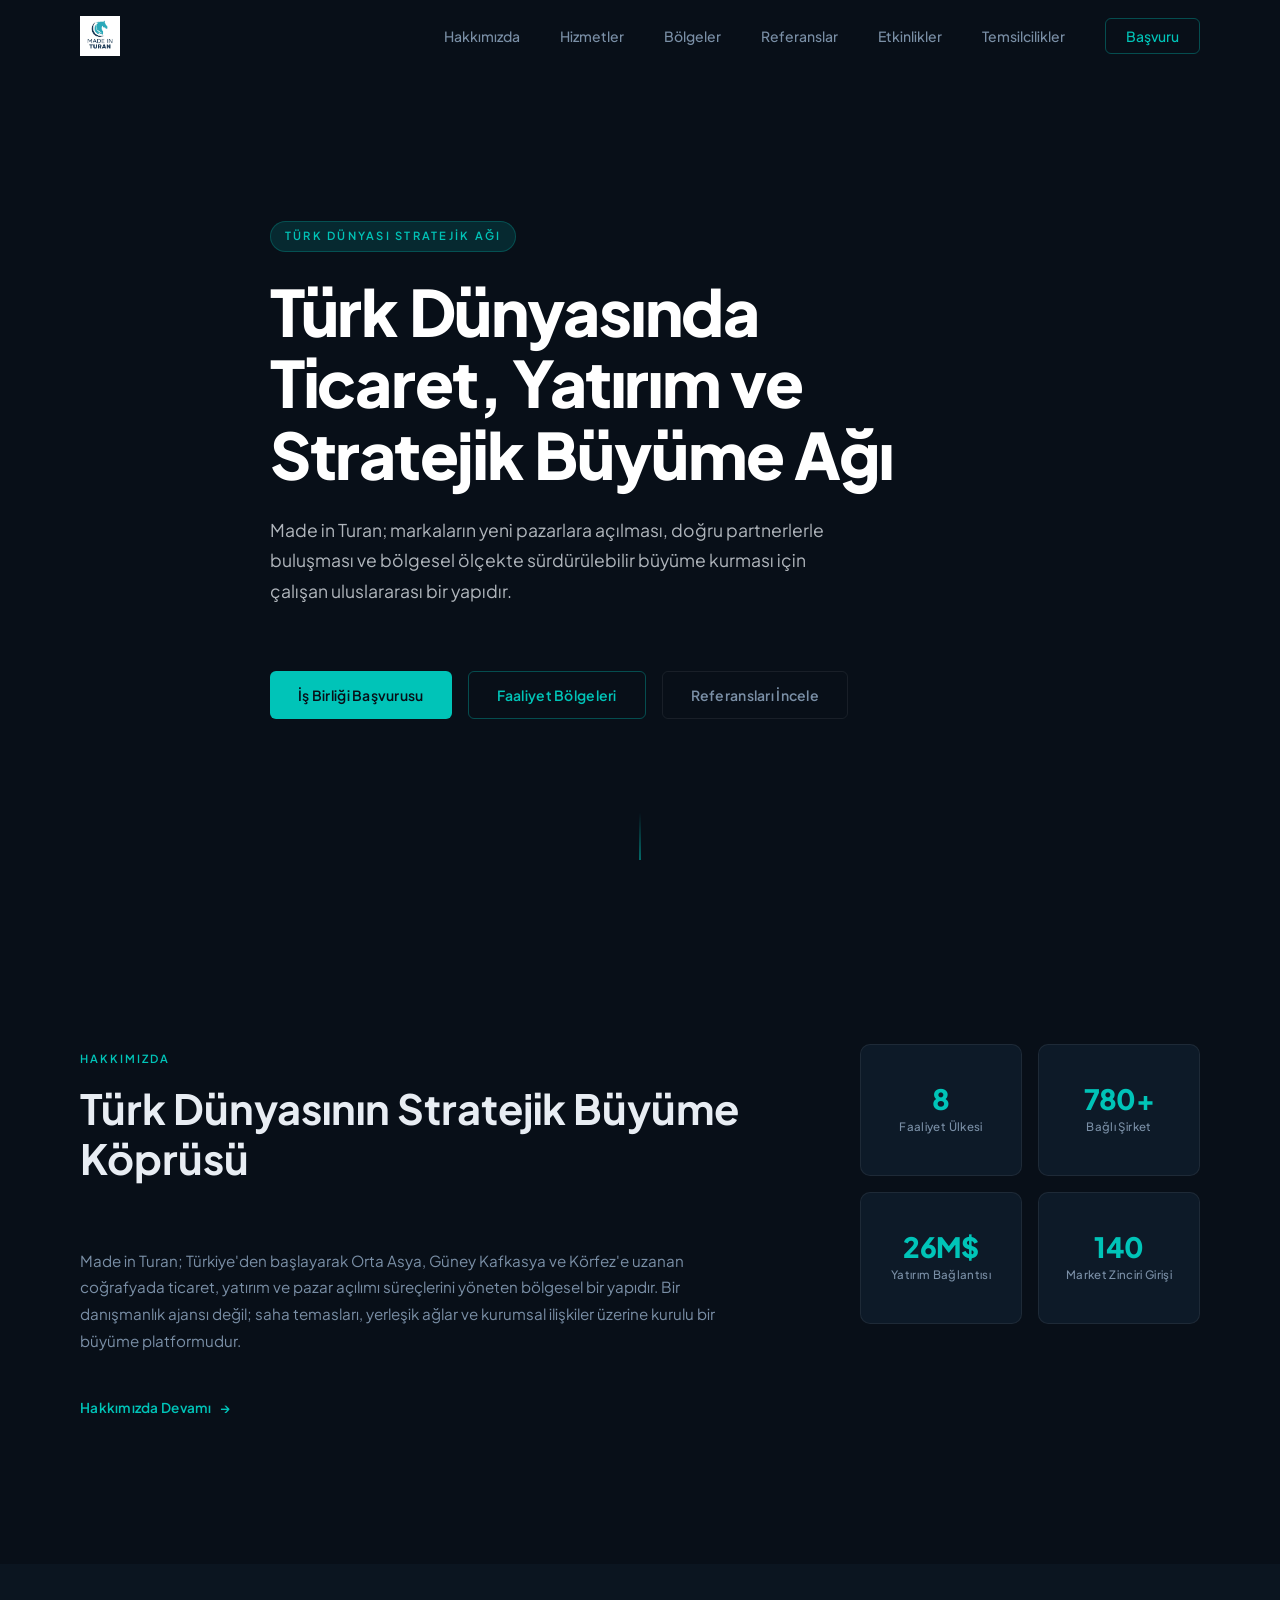
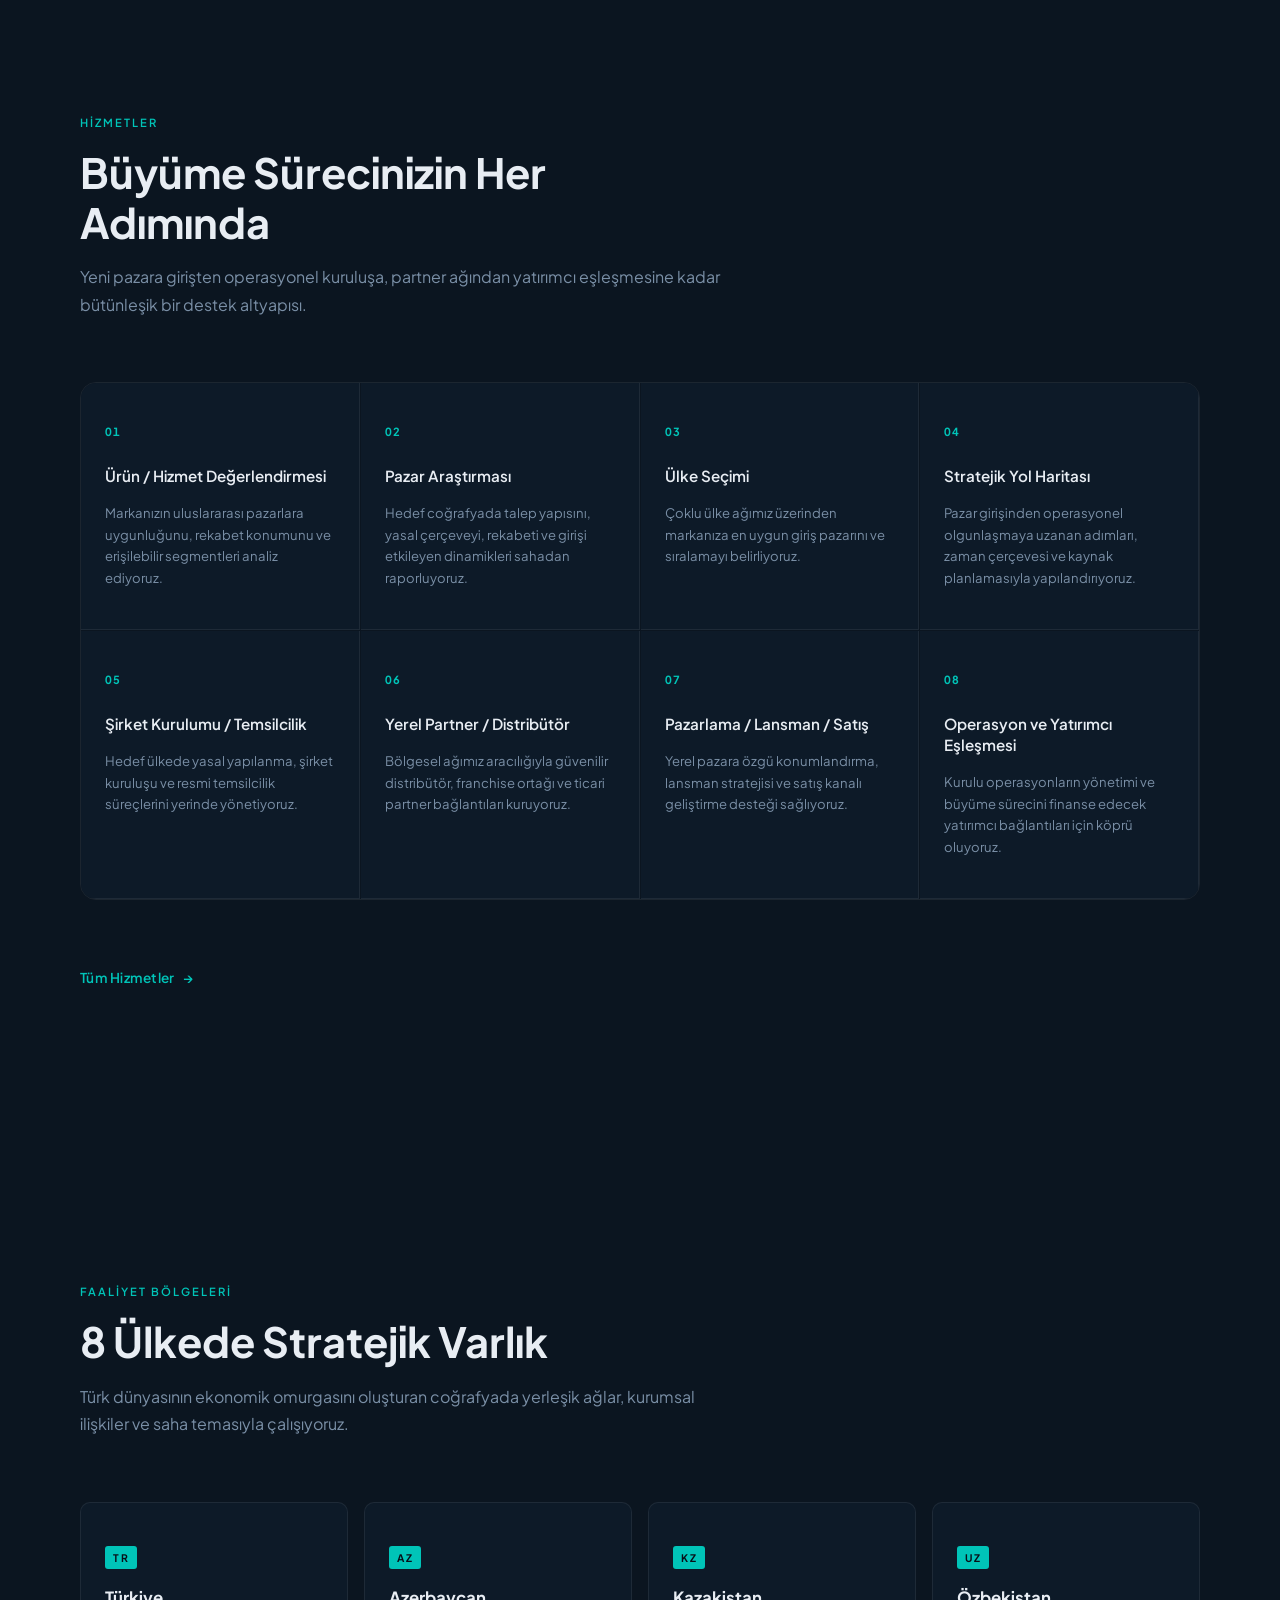
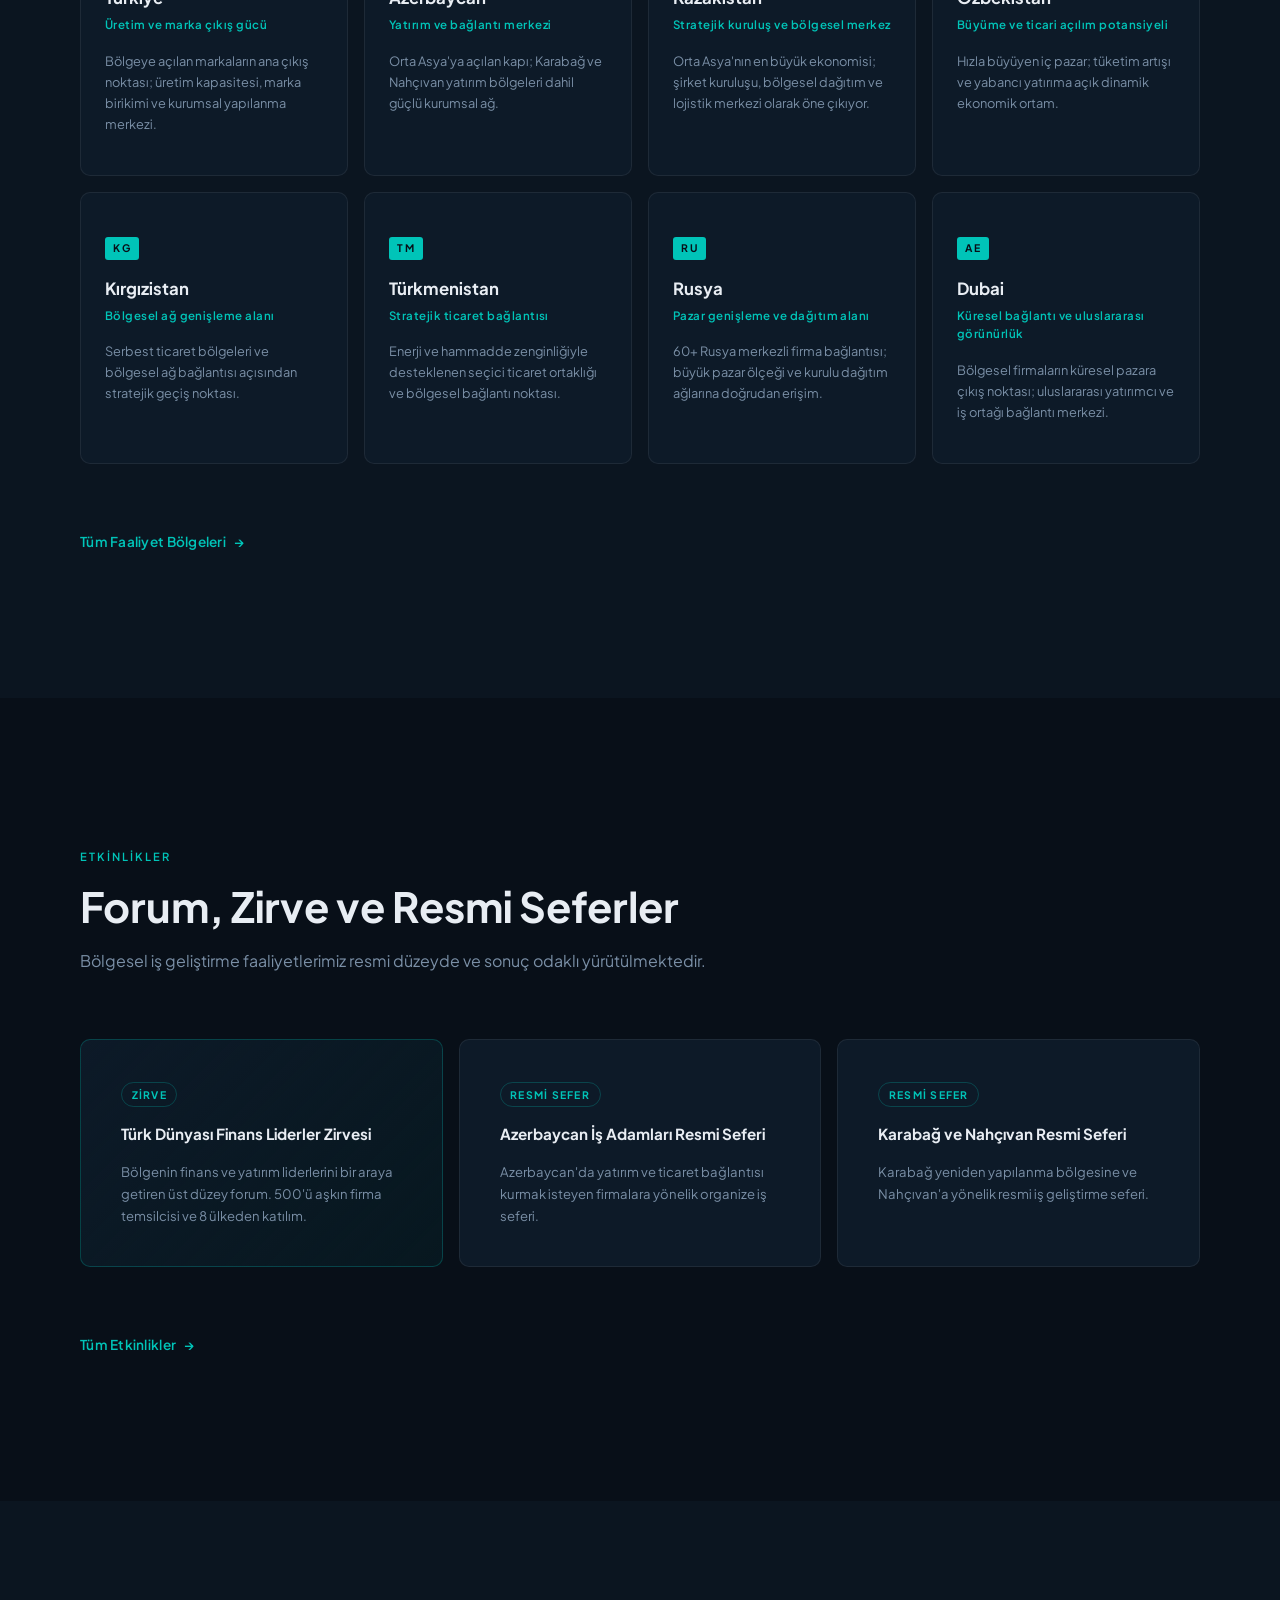
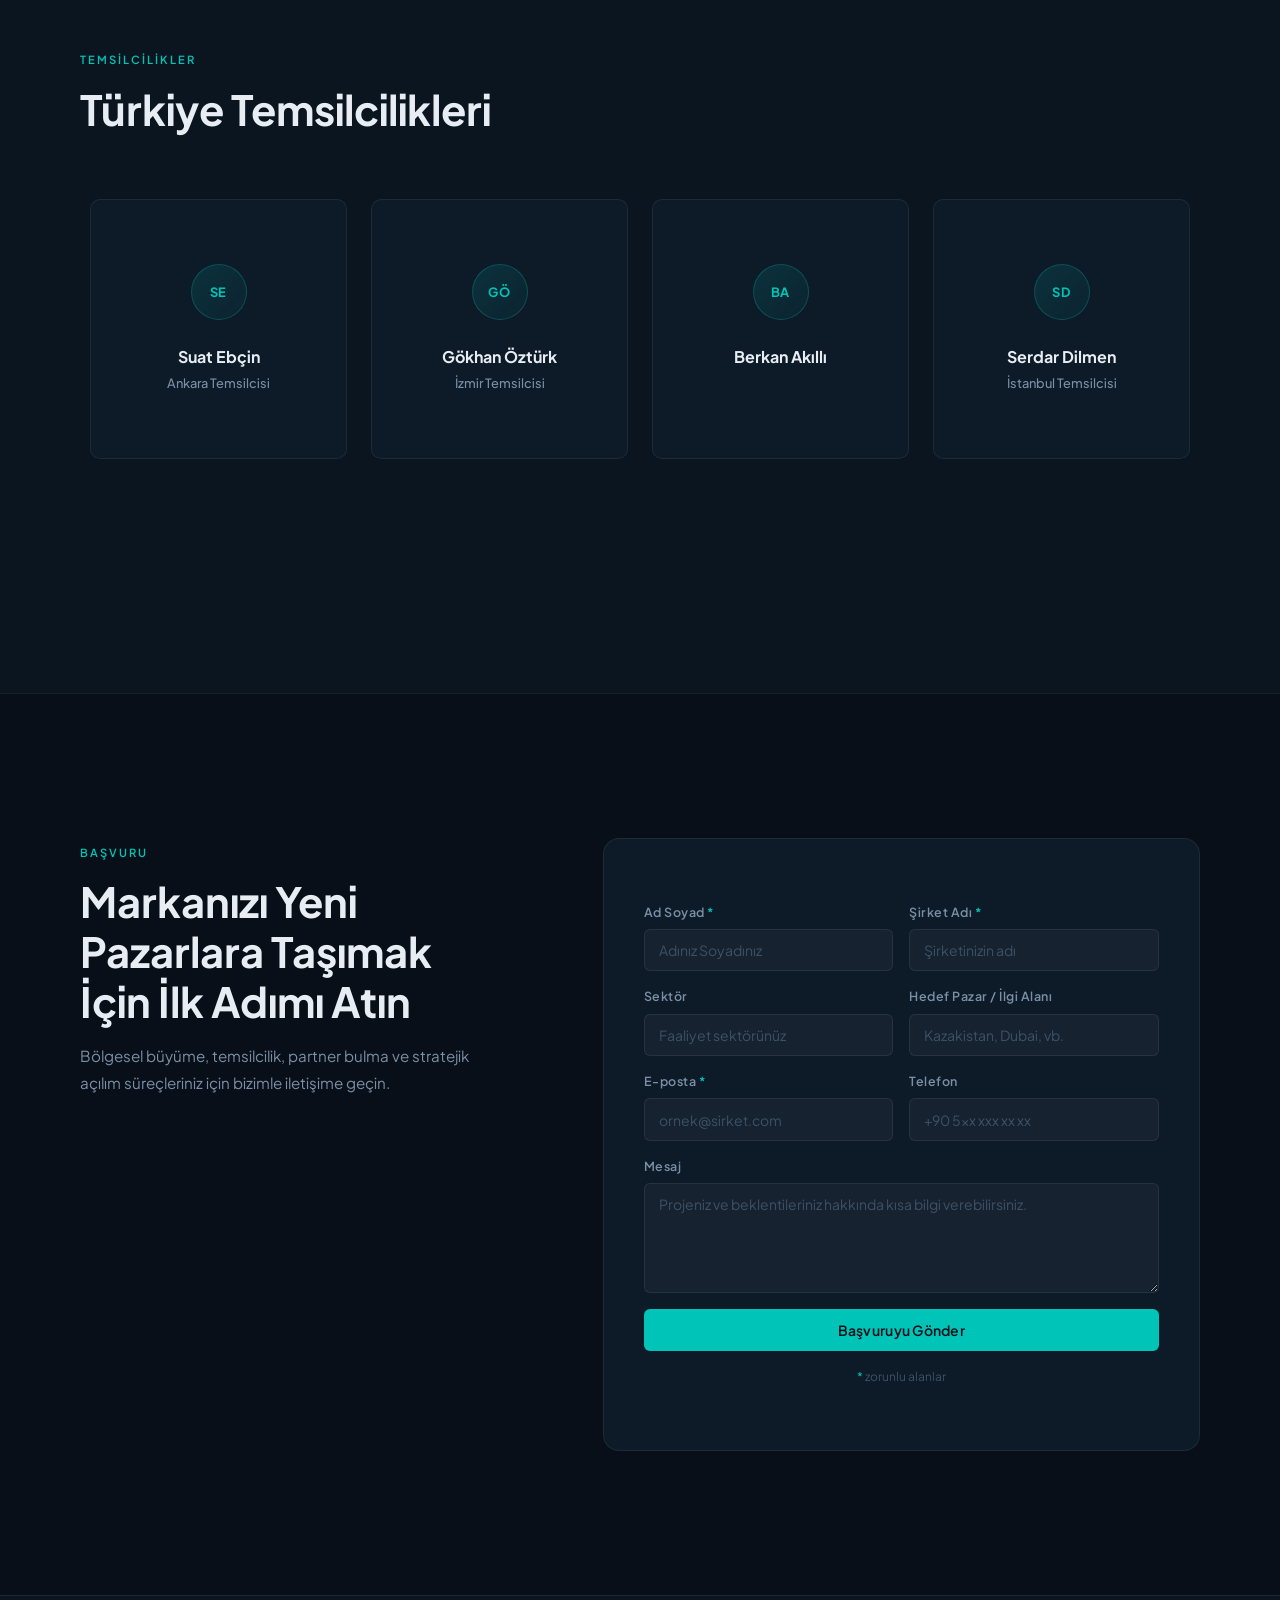
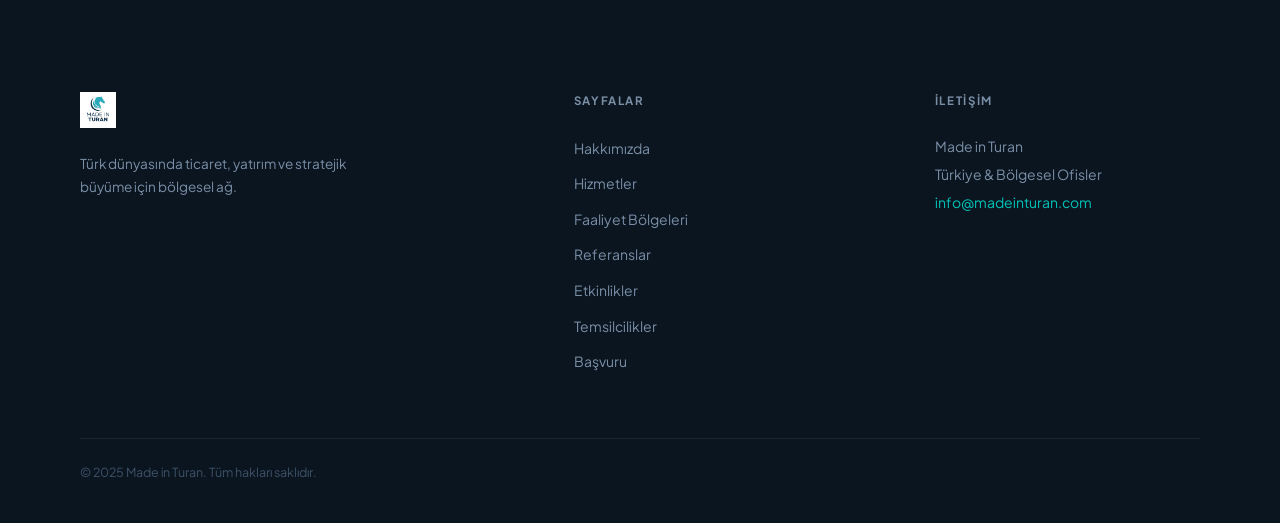
==== commit 2a0cd0d6: "Convert site to multi page structure" ====
--- a/index.html
+++ b/index.html
@@ -18,19 +18,19 @@
   <!-- HEADER -->
   <header class="site-header" id="site-header">
     <div class="header-inner container">
-      <a href="#hero" class="header-logo" aria-label="Made in Turan Ana Sayfa">
+      <a href="index.html" class="header-logo" aria-label="Made in Turan Ana Sayfa">
         <img src="assets/images/madeinturan_logo.jpg" alt="Made in Turan" class="logo-img" />
       </a>
 
       <nav class="main-nav" aria-label="Ana navigasyon">
         <ul class="nav-list">
-          <li><a href="#hizmetler" class="nav-link">Hizmetler</a></li>
-          <li><a href="#hakkimizda" class="nav-link">Hakkımızda</a></li>
-          <li><a href="#bolgeler" class="nav-link">Bölgeler</a></li>
-          <li><a href="#neden-biz" class="nav-link">Neden Biz</a></li>
-          <li><a href="#referanslar" class="nav-link">Referanslar</a></li>
-          <li><a href="#etkinlikler" class="nav-link">Etkinlikler</a></li>
-          <li><a href="#basvuru" class="nav-link nav-link--cta">Başvuru</a></li>
+          <li><a href="hakkimizda.html" class="nav-link">Hakkımızda</a></li>
+          <li><a href="hizmetler.html" class="nav-link">Hizmetler</a></li>
+          <li><a href="faaliyet-bolgeleri.html" class="nav-link">Bölgeler</a></li>
+          <li><a href="referanslar.html" class="nav-link">Referanslar</a></li>
+          <li><a href="etkinlikler.html" class="nav-link">Etkinlikler</a></li>
+          <li><a href="temsilcilikler.html" class="nav-link">Temsilcilikler</a></li>
+          <li><a href="basvuru.html" class="nav-link nav-link--cta">Başvuru</a></li>
         </ul>
       </nav>
 
@@ -43,13 +43,13 @@
 
     <nav class="mobile-nav" id="mobile-nav" aria-hidden="true">
       <ul class="mobile-nav-list">
-        <li><a href="#hizmetler" class="mobile-nav-link">Hizmetler</a></li>
-        <li><a href="#hakkimizda" class="mobile-nav-link">Hakkımızda</a></li>
-        <li><a href="#bolgeler" class="mobile-nav-link">Bölgeler</a></li>
-        <li><a href="#neden-biz" class="mobile-nav-link">Neden Biz</a></li>
-        <li><a href="#referanslar" class="mobile-nav-link">Referanslar</a></li>
-        <li><a href="#etkinlikler" class="mobile-nav-link">Etkinlikler</a></li>
-        <li><a href="#basvuru" class="mobile-nav-link mobile-nav-link--cta">Başvuru</a></li>
+        <li><a href="hakkimizda.html" class="mobile-nav-link">Hakkımızda</a></li>
+        <li><a href="hizmetler.html" class="mobile-nav-link">Hizmetler</a></li>
+        <li><a href="faaliyet-bolgeleri.html" class="mobile-nav-link">Bölgeler</a></li>
+        <li><a href="referanslar.html" class="mobile-nav-link">Referanslar</a></li>
+        <li><a href="etkinlikler.html" class="mobile-nav-link">Etkinlikler</a></li>
+        <li><a href="temsilcilikler.html" class="mobile-nav-link">Temsilcilikler</a></li>
+        <li><a href="basvuru.html" class="mobile-nav-link mobile-nav-link--cta">Başvuru</a></li>
       </ul>
     </nav>
   </header>
@@ -77,9 +77,9 @@
           ve bölgesel ölçekte sürdürülebilir büyüme kurması için çalışan uluslararası bir yapıdır.
         </p>
         <div class="hero-actions reveal">
-          <a href="#basvuru" class="btn btn--primary">İş Birliği Başvurusu</a>
-          <a href="#bolgeler" class="btn btn--outline">Faaliyet Bölgeleri</a>
-          <a href="#referanslar" class="btn btn--ghost">Referansları İncele</a>
+          <a href="basvuru.html" class="btn btn--primary">İş Birliği Başvurusu</a>
+          <a href="faaliyet-bolgeleri.html" class="btn btn--outline">Faaliyet Bölgeleri</a>
+          <a href="referanslar.html" class="btn btn--ghost">Referansları İncele</a>
         </div>
       </div>
 
@@ -88,7 +88,45 @@
       </div>
     </section>
 
-    <!-- 2. HİZMETLER -->
+    <!-- 2. HAKKIMIZDA (Kompakt) -->
+    <section class="section hakkimizda" id="hakkimizda">
+      <div class="container">
+        <div class="about-grid">
+          <div class="about-content">
+            <span class="section-label reveal">Hakkımızda</span>
+            <h2 class="section-title reveal">Türk Dünyasının Stratejik Büyüme Köprüsü</h2>
+            <p class="about-summary reveal">
+              Made in Turan; Türkiye'den başlayarak Orta Asya, Güney Kafkasya ve Körfez'e uzanan
+              coğrafyada ticaret, yatırım ve pazar açılımı süreçlerini yöneten bölgesel bir yapıdır.
+              Bir danışmanlık ajansı değil; saha temasları, yerleşik ağlar ve kurumsal ilişkiler
+              üzerine kurulu bir büyüme platformudur.
+            </p>
+            <a href="hakkimizda.html" class="section-more reveal">Hakkımızda Devamı</a>
+          </div>
+
+          <aside class="about-stats">
+            <div class="stat-card reveal">
+              <span class="stat-number">8</span>
+              <span class="stat-label">Faaliyet Ülkesi</span>
+            </div>
+            <div class="stat-card reveal">
+              <span class="stat-number">780+</span>
+              <span class="stat-label">Bağlı Şirket</span>
+            </div>
+            <div class="stat-card reveal">
+              <span class="stat-number">26M$</span>
+              <span class="stat-label">Yatırım Bağlantısı</span>
+            </div>
+            <div class="stat-card reveal">
+              <span class="stat-number">140</span>
+              <span class="stat-label">Market Zinciri Girişi</span>
+            </div>
+          </aside>
+        </div>
+      </div>
+    </section>
+
+    <!-- 3. HİZMETLER -->
     <section class="section hizmetler" id="hizmetler">
       <div class="container">
         <div class="section-header reveal">
@@ -162,51 +200,9 @@
             </div>
           </article>
         </div>
-      </div>
-    </section>
-
-    <!-- 3. HAKKIMIZDA -->
-    <section class="section hakkimizda" id="hakkimizda">
-      <div class="container">
-        <div class="about-grid">
-          <div class="about-content">
-            <span class="section-label reveal">Hakkımızda</span>
-            <h2 class="section-title reveal">Türk Dünyasının Stratejik Büyüme Köprüsü</h2>
-
-            <div class="about-block reveal">
-              <h3 class="about-block-title">Ne Yapıyoruz</h3>
-              <p>Made in Turan; Türkiye'den başlayarak Orta Asya, Güney Kafkasya ve Körfez'e uzanan coğrafyada ticaret, yatırım ve pazar açılımı süreçlerini yöneten bölgesel bir yapıdır. Bir danışmanlık ajansı değil; saha temasları, yerleşik ağlar ve kurumsal ilişkiler üzerine kurulu bir büyüme platformudur.</p>
-            </div>
-
-            <div class="about-block reveal">
-              <h3 class="about-block-title">Neden Kurduk</h3>
-              <p>Türk dünyası coğrafyası, ortak dil, kültür ve tarihsel bağların ötesinde ciddi bir ekonomik potansiyel taşımaktadır. Bu potansiyel büyük ölçüde bağlantısızlık, güven eksikliği ve bilgi boşluğu nedeniyle kullanılamamaktadır. Made in Turan bu boşluğu kapatmak için kuruldu.</p>
-            </div>
-
-            <div class="about-block reveal">
-              <h3 class="about-block-title">Ne Sağlıyoruz</h3>
-              <p>Markalara yeni pazar erişimi, firmalara güvenilir partner ağı, yatırımcılara bölgesel fırsat bağlantısı sağlıyoruz. Türkiye'den Kazakistan'a, Azerbaycan'dan Dubai'ye kadar kurumsal ilişkilerimiz ve sahada çalışan ağımızla büyüme sürecinizi birlikte yönetiyoruz.</p>
-            </div>
-          </div>
-
-          <aside class="about-stats">
-            <div class="stat-card reveal">
-              <span class="stat-number">8</span>
-              <span class="stat-label">Faaliyet Ülkesi</span>
-            </div>
-            <div class="stat-card reveal">
-              <span class="stat-number">780+</span>
-              <span class="stat-label">Bağlı Şirket</span>
-            </div>
-            <div class="stat-card reveal">
-              <span class="stat-number">26M$</span>
-              <span class="stat-label">Yatırım Bağlantısı</span>
-            </div>
-            <div class="stat-card reveal">
-              <span class="stat-number">140</span>
-              <span class="stat-label">Market Zinciri Girişi</span>
-            </div>
-          </aside>
+
+        <div style="margin-top: var(--space-xl);">
+          <a href="hizmetler.html" class="section-more reveal">Tüm Hizmetler</a>
         </div>
       </div>
     </section>
@@ -293,102 +289,14 @@
             </div>
           </article>
         </div>
-      </div>
-    </section>
-
-    <!-- 5. NEDEN BİZ -->
-    <section class="section neden-biz" id="neden-biz">
-      <div class="container">
-        <div class="section-header reveal">
-          <span class="section-label">Neden Biz</span>
-          <h2 class="section-title">Saha Temasından Stratejiye</h2>
-        </div>
-
-        <div class="why-grid">
-          <article class="why-card reveal">
-            <div class="why-card-inner">
-              <h3 class="why-title">Çoklu Ülke Ağı</h3>
-              <p class="why-desc">8 farklı ülkede yerleşik ilişkiler, kurumsal bağlantılar ve saha yapılanmaları. Yeni bir pazara girdiğinizde sıfırdan başlamıyorsunuz.</p>
-            </div>
-          </article>
-
-          <article class="why-card reveal">
-            <div class="why-card-inner">
-              <h3 class="why-title">Gerçek Saha Teması</h3>
-              <p class="why-desc">Rapordan değil, sahadan konuşuyoruz. Bölgedeki iş geliştirme faaliyetlerimiz doğrudan temaslar, resmi seferler ve forum süreçlerinden besleniyor.</p>
-            </div>
-          </article>
-
-          <article class="why-card reveal">
-            <div class="why-card-inner">
-              <h3 class="why-title">Kurumsal İlişki Altyapısı</h3>
-              <p class="why-desc">Türk Devletleri Teşkilatı, Avrasya Franchise Birliği ve bölgesel iş dünyası yapılarıyla kurulmuş protokol ve iş birliği zemini.</p>
-            </div>
-          </article>
-
-          <article class="why-card reveal">
-            <div class="why-card-inner">
-              <h3 class="why-title">Yatırım ve Partner Köprüsü</h3>
-              <p class="why-desc">Yatırımcı eşleşmesinden distribütör bağlantısına, franchise yapılanmasından operasyonel yönetime kadar uçtan uca süreç yönetimi.</p>
-            </div>
-          </article>
-        </div>
-      </div>
-    </section>
-
-    <!-- 6. REFERANSLAR -->
-    <section class="section referanslar" id="referanslar">
-      <div class="container">
-        <div class="section-header reveal">
-          <span class="section-label">Referanslar</span>
-          <h2 class="section-title">Somut Sonuçlar</h2>
-          <p class="section-desc">Rakamlar ve gerçek vakalar üzerinden konuşuyoruz.</p>
-        </div>
-
-        <div class="impact-numbers reveal">
-          <div class="impact-item">
-            <span class="impact-value">26M$</span>
-            <span class="impact-label">Yatırım Bağlantısı</span>
-          </div>
-          <div class="impact-item">
-            <span class="impact-value">140</span>
-            <span class="impact-label">Market Zincirine Giriş</span>
-          </div>
-          <div class="impact-item">
-            <span class="impact-value">15M$</span>
-            <span class="impact-label">Proje Desteği</span>
-          </div>
-          <div class="impact-item">
-            <span class="impact-value">780+</span>
-            <span class="impact-label">Bağlı Firma</span>
-          </div>
-        </div>
-
-        <div class="ref-cards">
-          <article class="ref-card reveal">
-            <h3 class="ref-card-title">Pazar Girişi Desteği</h3>
-            <p class="ref-card-desc">Türk markaların Kazakistan ve Özbekistan'da distribütör ağı kurmasında süreç yönetimi ve yerel partner bağlantısı.</p>
-          </article>
-
-          <article class="ref-card reveal">
-            <h3 class="ref-card-title">Franchise Yapılanması</h3>
-            <p class="ref-card-desc">10 ülkenin dahil olduğu Avrasya Franchise Birliği çatısı altında bölgesel franchise ağlarının kurulumu ve operasyonel desteği.</p>
-          </article>
-
-          <article class="ref-card reveal">
-            <h3 class="ref-card-title">Yatırımcı Eşleşmesi</h3>
-            <p class="ref-card-desc">Üretim tesisi kuruluşu, operasyonel büyüme ve bölgesel genişleme süreçlerinde yatırımcı eşleşmesi ve finansman köprüsü.</p>
-          </article>
-
-          <article class="ref-card reveal">
-            <h3 class="ref-card-title">Rusya Ağı</h3>
-            <p class="ref-card-desc">60'ı aşkın Rusya merkezli firma ile kurulu distribütör ve satış ağı üzerinden ürün yerleştirme ve satış kanalı desteği.</p>
-          </article>
-        </div>
-      </div>
-    </section>
-
-    <!-- 7. ETKİNLİKLER -->
+
+        <div style="margin-top: var(--space-xl);">
+          <a href="faaliyet-bolgeleri.html" class="section-more reveal">Tüm Faaliyet Bölgeleri</a>
+        </div>
+      </div>
+    </section>
+
+    <!-- 5. SON 3 ETKİNLİK -->
     <section class="section etkinlikler" id="etkinlikler">
       <div class="container">
         <div class="section-header reveal">
@@ -421,35 +329,15 @@
               <p class="event-desc">Karabağ yeniden yapılanma bölgesine ve Nahçıvan'a yönelik resmi iş geliştirme seferi.</p>
             </div>
           </article>
-
-          <article class="event-card reveal">
-            <div class="event-card-inner">
-              <span class="event-tag">Fuar</span>
-              <h3 class="event-title">Türkiye Franchise Fuarı</h3>
-              <p class="event-desc">Türk franchise markalarının bölgeye taşınması için kurumsal fuar katılımı ve franchise eşleşme süreci.</p>
-            </div>
-          </article>
-
-          <article class="event-card reveal">
-            <div class="event-card-inner">
-              <span class="event-tag">Forum</span>
-              <h3 class="event-title">Türk Devletleri Ekonomik Forumu</h3>
-              <p class="event-desc">Türk Devletleri Teşkilatı çatısı altında ekonomik iş birliği ve stratejik büyüme forum süreçleri.</p>
-            </div>
-          </article>
-
-          <article class="event-card reveal">
-            <div class="event-card-inner">
-              <span class="event-tag">Forum</span>
-              <h3 class="event-title">Turan E-Trade & E-Export Forum</h3>
-              <p class="event-desc">Dijital ticaret ve e-ihracat alanında bölgesel iş birliği ve pazar açılımı forumu.</p>
-            </div>
-          </article>
-        </div>
-      </div>
-    </section>
-
-    <!-- 8. TEMSİLCİLİKLER -->
+        </div>
+
+        <div style="margin-top: var(--space-xl);">
+          <a href="etkinlikler.html" class="section-more reveal">Tüm Etkinlikler</a>
+        </div>
+      </div>
+    </section>
+
+    <!-- 6. TEMSİLCİLİKLER -->
     <section class="section temsilcilikler" id="temsilcilikler">
       <div class="container">
         <div class="section-header reveal">
@@ -489,10 +377,14 @@
             </div>
           </article>
         </div>
-      </div>
-    </section>
-
-    <!-- 9. BAŞVURU -->
+
+        <div style="margin-top: var(--space-xl);">
+          <a href="temsilcilikler.html" class="section-more reveal">Tüm Temsilcilikler</a>
+        </div>
+      </div>
+    </section>
+
+    <!-- 7. BAŞVURU -->
     <section class="section basvuru" id="basvuru">
       <div class="container">
         <div class="apply-grid">
@@ -563,7 +455,7 @@
     <div class="container">
       <div class="footer-grid">
         <div class="footer-brand">
-          <a href="#hero" class="footer-logo-link" aria-label="Made in Turan Ana Sayfa">
+          <a href="index.html" class="footer-logo-link" aria-label="Made in Turan Ana Sayfa">
             <img src="assets/images/madeinturan_logo.jpg" alt="Made in Turan" class="footer-logo-img" />
           </a>
           <p class="footer-tagline">Türk dünyasında ticaret, yatırım ve stratejik büyüme için bölgesel ağ.</p>
@@ -572,13 +464,13 @@
         <nav class="footer-nav" aria-label="Footer navigasyon">
           <h4 class="footer-nav-title">Sayfalar</h4>
           <ul class="footer-nav-list">
-            <li><a href="#hizmetler" class="footer-nav-link">Hizmetler</a></li>
-            <li><a href="#hakkimizda" class="footer-nav-link">Hakkımızda</a></li>
-            <li><a href="#bolgeler" class="footer-nav-link">Faaliyet Bölgeleri</a></li>
-            <li><a href="#neden-biz" class="footer-nav-link">Neden Biz</a></li>
-            <li><a href="#referanslar" class="footer-nav-link">Referanslar</a></li>
-            <li><a href="#etkinlikler" class="footer-nav-link">Etkinlikler</a></li>
-            <li><a href="#basvuru" class="footer-nav-link">Başvuru</a></li>
+            <li><a href="hakkimizda.html" class="footer-nav-link">Hakkımızda</a></li>
+            <li><a href="hizmetler.html" class="footer-nav-link">Hizmetler</a></li>
+            <li><a href="faaliyet-bolgeleri.html" class="footer-nav-link">Faaliyet Bölgeleri</a></li>
+            <li><a href="referanslar.html" class="footer-nav-link">Referanslar</a></li>
+            <li><a href="etkinlikler.html" class="footer-nav-link">Etkinlikler</a></li>
+            <li><a href="temsilcilikler.html" class="footer-nav-link">Temsilcilikler</a></li>
+            <li><a href="basvuru.html" class="footer-nav-link">Başvuru</a></li>
           </ul>
         </nav>
 
@@ -593,7 +485,7 @@
       </div>
 
       <div class="footer-bottom">
-        <p class="footer-copy">&copy; 2024 Made in Turan. Tüm hakları saklıdır.</p>
+        <p class="footer-copy">&copy; 2025 Made in Turan. Tüm hakları saklıdır.</p>
       </div>
     </div>
   </footer>
--- a/css/style.css
+++ b/css/style.css
@@ -1119,6 +1119,88 @@
 }
 
 /* ============================================================
+   SAYFA HERO — Alt sayfalar için başlık bandı
+============================================================ */
+.page-hero {
+  background-color: var(--color-bg-2);
+  padding-top: calc(var(--header-height) + var(--space-2xl));
+  padding-bottom: var(--space-2xl);
+  border-bottom: 1px solid var(--color-border);
+}
+
+.page-hero-title {
+  font-size: clamp(2rem, 4.5vw, 3.25rem);
+  font-weight: 800;
+  color: var(--color-text);
+  line-height: 1.15;
+  margin-top: var(--space-xs);
+  margin-bottom: var(--space-sm);
+  letter-spacing: -0.02em;
+  max-width: 800px;
+}
+
+.page-hero-desc {
+  font-size: 1rem;
+  line-height: 1.75;
+  color: var(--color-text-muted);
+  max-width: 580px;
+}
+
+/* ============================================================
+   SAYFA CTA — Alt sayfa alt CTA bandı
+============================================================ */
+.page-cta {
+  background: var(--color-bg-card);
+  border-top: 1px solid var(--color-border);
+}
+
+.page-cta-inner {
+  display: flex;
+  align-items: center;
+  justify-content: space-between;
+  gap: var(--space-xl);
+  flex-wrap: wrap;
+}
+
+.page-cta-inner .section-title {
+  font-size: clamp(1.4rem, 3vw, 2rem);
+  margin-bottom: var(--space-xs);
+}
+
+/* ============================================================
+   BÖLÜM DEVAM LİNKİ
+============================================================ */
+.section-more {
+  display: inline-flex;
+  align-items: center;
+  gap: 0.5rem;
+  font-size: 0.85rem;
+  font-weight: 600;
+  color: var(--color-accent);
+  letter-spacing: 0.02em;
+  transition: gap var(--transition), color var(--transition);
+}
+
+.section-more::after {
+  content: '→';
+}
+
+.section-more:hover {
+  color: #00ddd0;
+  gap: 0.75rem;
+}
+
+/* ============================================================
+   HAKKIMIZDA ÖZET — Ana sayfada kompakt kullanım
+============================================================ */
+.about-summary {
+  font-size: 0.95rem;
+  line-height: 1.75;
+  color: var(--color-text-muted);
+  margin-bottom: var(--space-lg);
+}
+
+/* ============================================================
    SCROLL REVEAL ANİMASYONLARI
 ============================================================ */
 .reveal {
@@ -1282,6 +1364,18 @@
   .footer-brand {
     grid-column: span 1;
   }
+
+  /* Sayfa CTA */
+  .page-cta-inner {
+    flex-direction: column;
+    align-items: flex-start;
+  }
+
+  .page-cta-inner .btn {
+    width: 100%;
+    max-width: 320px;
+    justify-content: center;
+  }
 }
 
 /* ============================================================
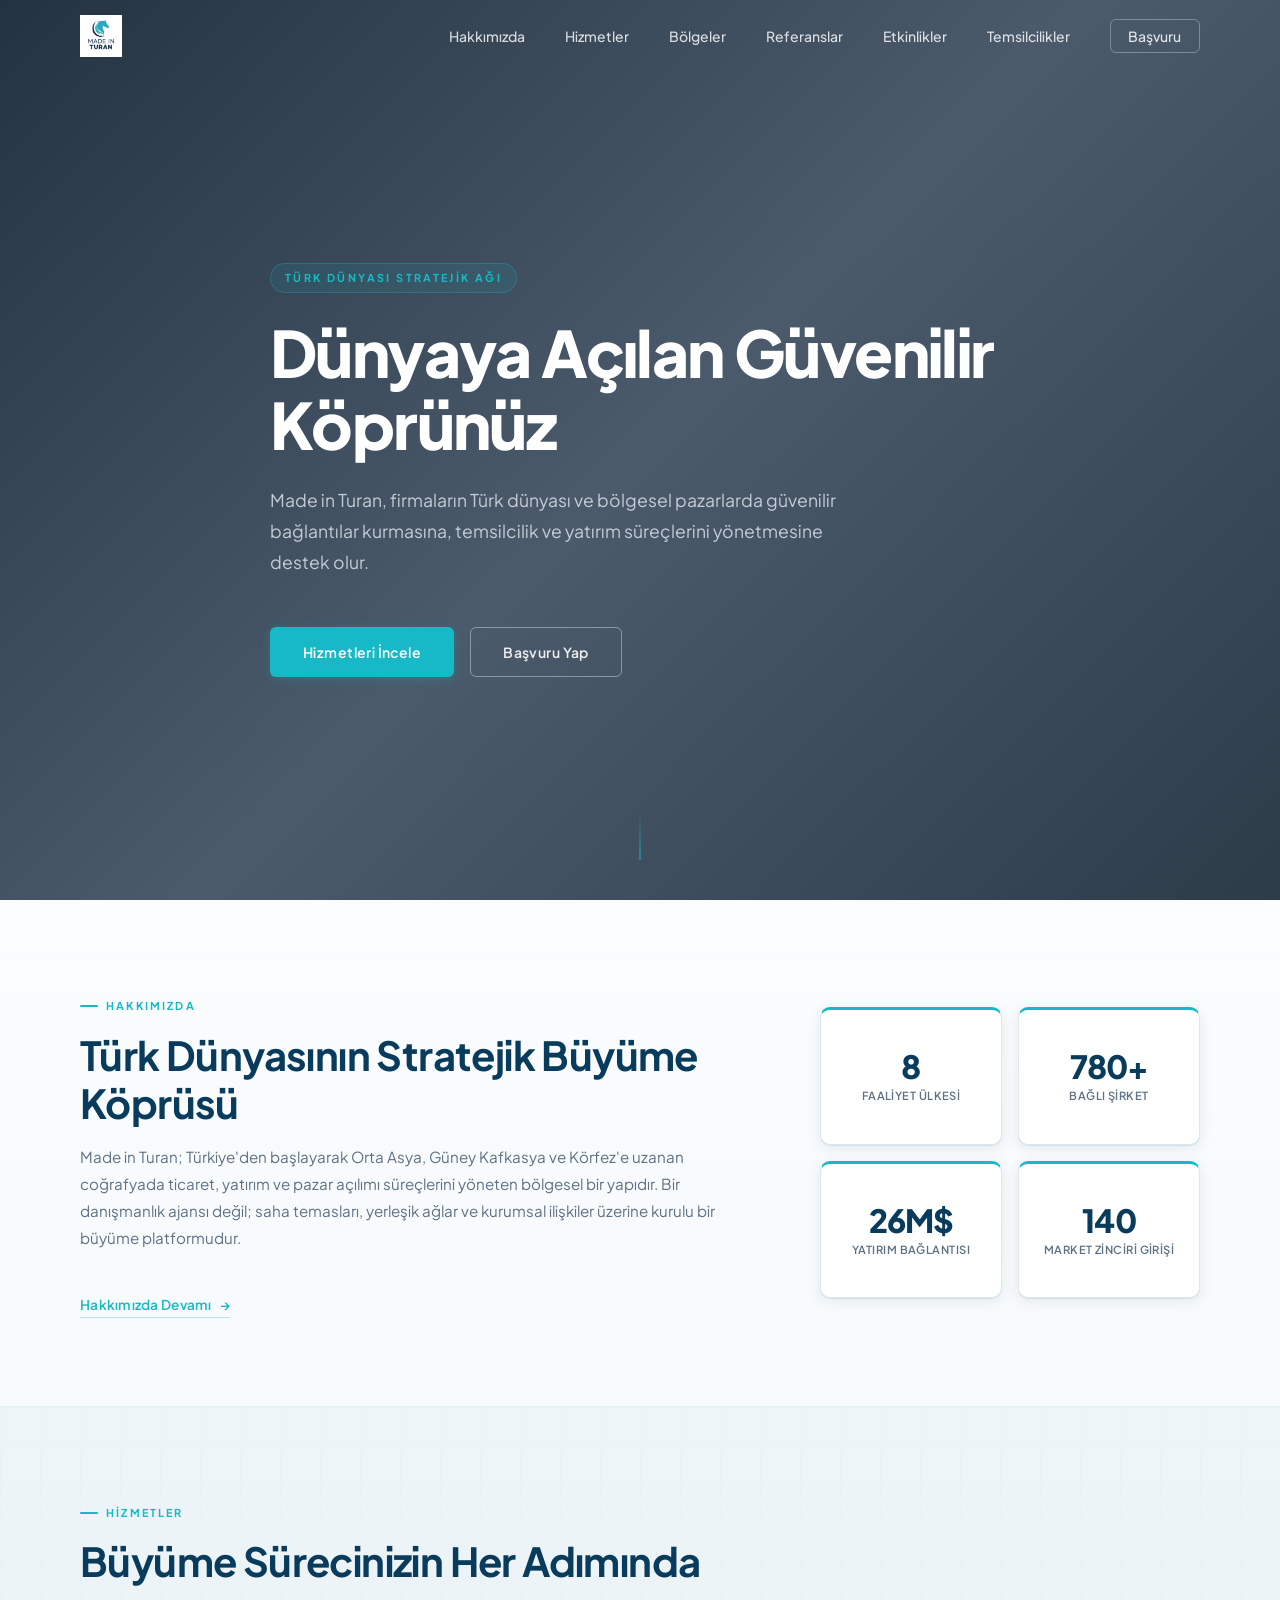
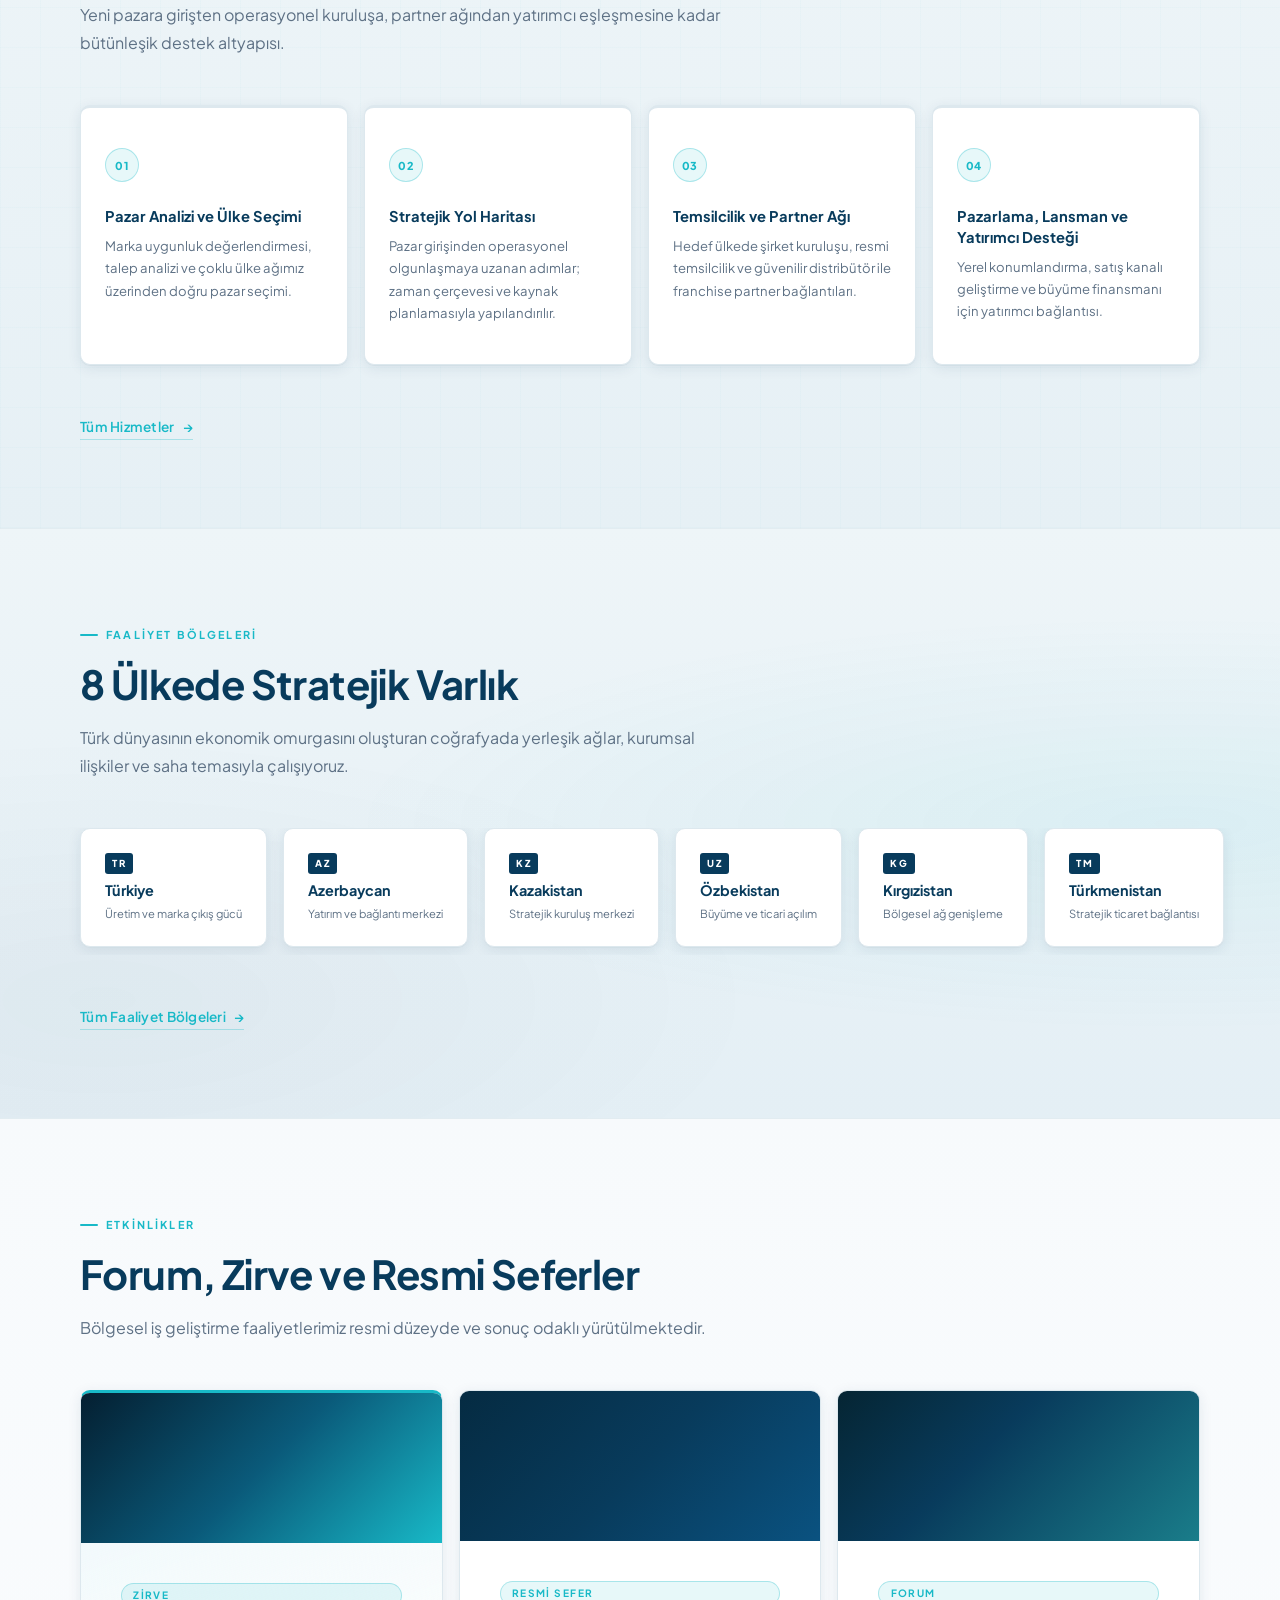
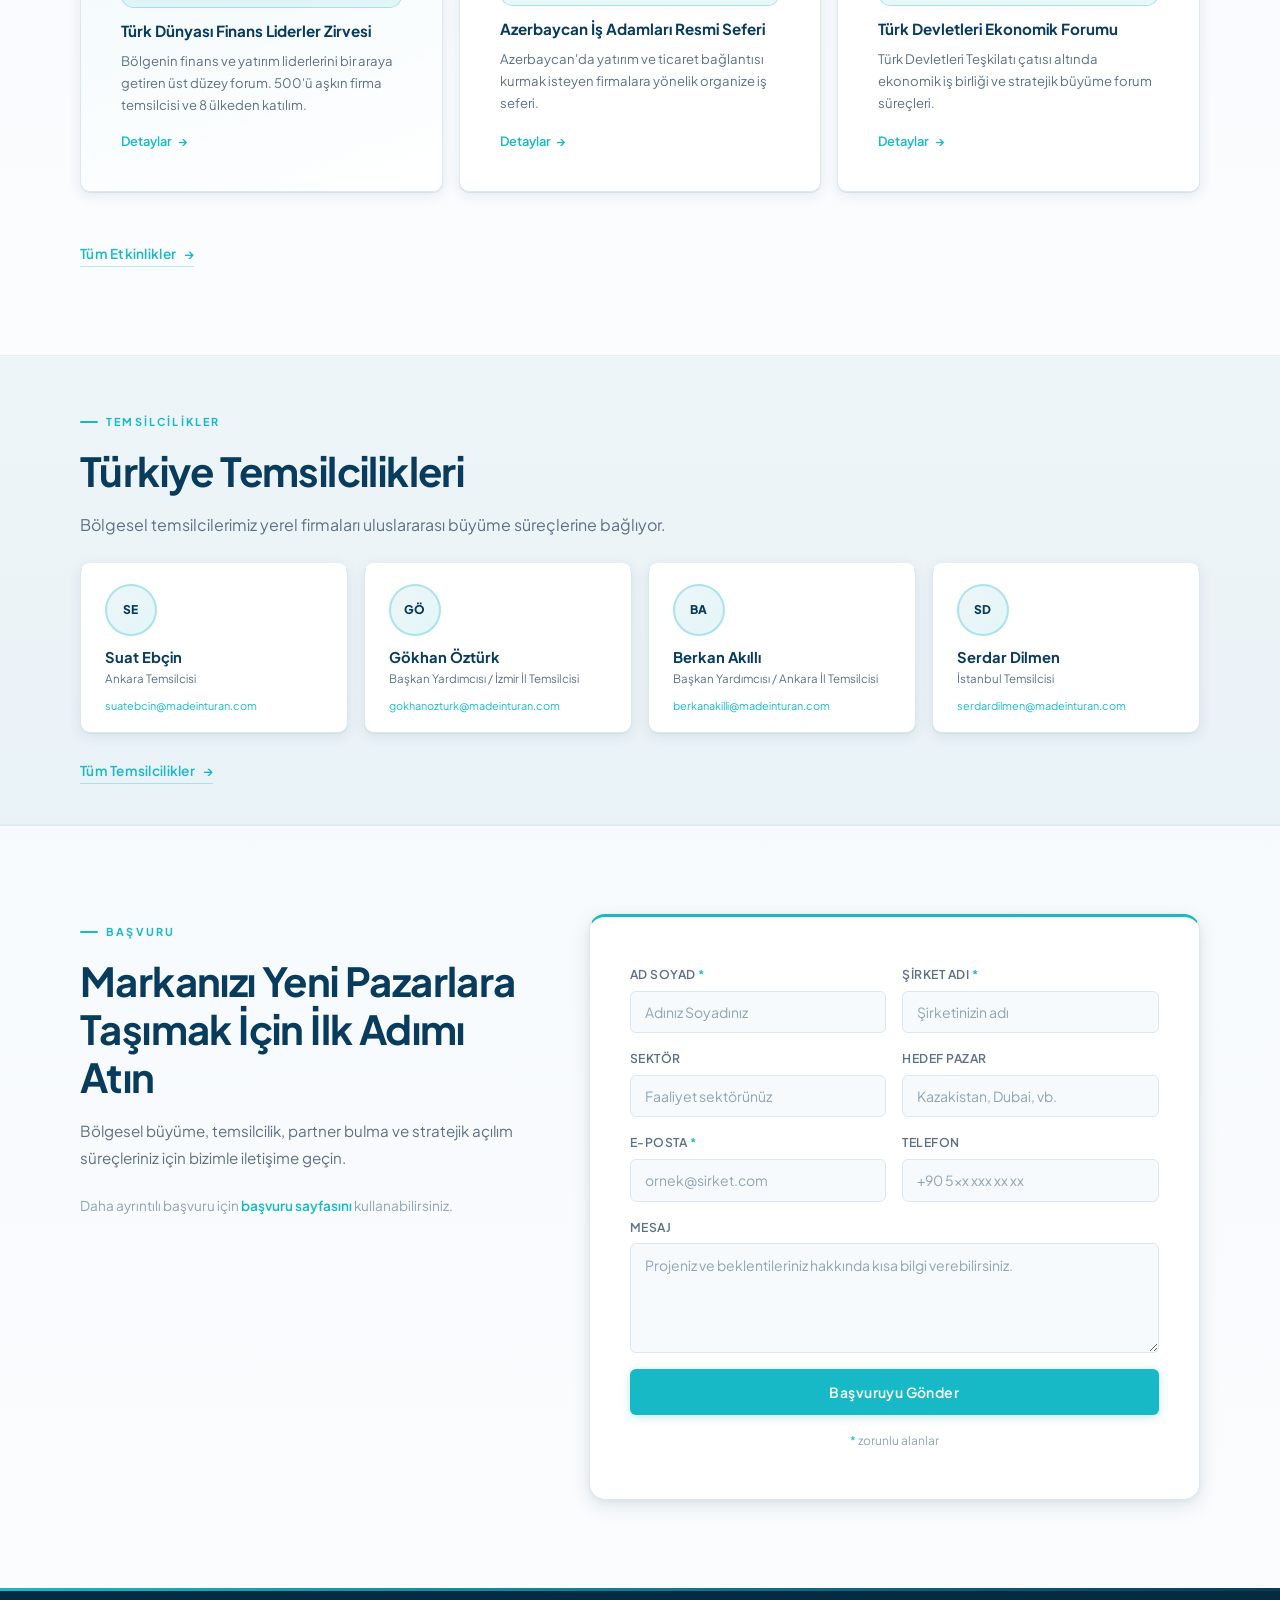
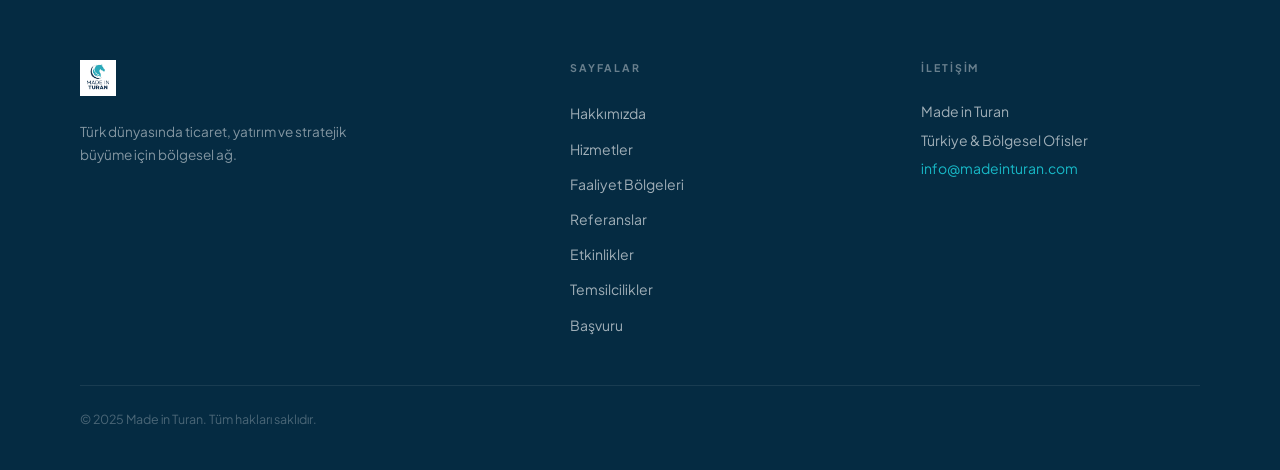
==== commit 7826917b: "Refine homepage representative cards" ====
--- a/index.html
+++ b/index.html
@@ -56,7 +56,7 @@
 
   <main>
 
-    <!-- 1. HERO -->
+    <!-- 1. HERO — slider yapısına hazır wrapper, şimdilik tek slide -->
     <section class="hero" id="hero">
       <div class="hero-video-wrap">
         <video class="hero-video" autoplay muted loop playsinline aria-hidden="true">
@@ -65,21 +65,20 @@
         <div class="hero-overlay"></div>
       </div>
 
-      <div class="hero-content container">
-        <span class="hero-eyebrow reveal">Türk Dünyası Stratejik Ağı</span>
-        <h1 class="hero-title reveal">
-          Türk Dünyasında<br />
-          Ticaret, Yatırım ve<br />
-          Stratejik Büyüme Ağı
-        </h1>
-        <p class="hero-subtitle reveal">
-          Made in Turan; markaların yeni pazarlara açılması, doğru partnerlerle buluşması
-          ve bölgesel ölçekte sürdürülebilir büyüme kurması için çalışan uluslararası bir yapıdır.
-        </p>
-        <div class="hero-actions reveal">
-          <a href="basvuru.html" class="btn btn--primary">İş Birliği Başvurusu</a>
-          <a href="faaliyet-bolgeleri.html" class="btn btn--outline">Faaliyet Bölgeleri</a>
-          <a href="referanslar.html" class="btn btn--ghost">Referansları İncele</a>
+      <div class="hero-slider">
+        <div class="hero-slide">
+          <div class="hero-content container">
+            <span class="hero-eyebrow reveal">Türk Dünyası Stratejik Ağı</span>
+            <h1 class="hero-title reveal">Dünyaya Açılan Güvenilir Köprünüz</h1>
+            <p class="hero-subtitle reveal">
+              Made in Turan, firmaların Türk dünyası ve bölgesel pazarlarda güvenilir bağlantılar
+              kurmasına, temsilcilik ve yatırım süreçlerini yönetmesine destek olur.
+            </p>
+            <div class="hero-actions reveal">
+              <a href="hizmetler.html" class="btn btn--primary">Hizmetleri İncele</a>
+              <a href="basvuru.html" class="btn btn--outline">Başvuru Yap</a>
+            </div>
+          </div>
         </div>
       </div>
 
@@ -88,23 +87,23 @@
       </div>
     </section>
 
-    <!-- 2. HAKKIMIZDA (Kompakt) -->
+    <!-- 2+3. STRATEJİK BÜYÜME KÖPRÜSÜ + RAKAMLAR -->
     <section class="section hakkimizda" id="hakkimizda">
       <div class="container">
-        <div class="about-grid">
-          <div class="about-content">
-            <span class="section-label reveal">Hakkımızda</span>
-            <h2 class="section-title reveal">Türk Dünyasının Stratejik Büyüme Köprüsü</h2>
-            <p class="about-summary reveal">
+        <div class="kopru-grid">
+          <div class="kopru-text reveal">
+            <span class="section-label">Hakkımızda</span>
+            <h2 class="section-title">Türk Dünyasının Stratejik Büyüme Köprüsü</h2>
+            <p class="about-summary">
               Made in Turan; Türkiye'den başlayarak Orta Asya, Güney Kafkasya ve Körfez'e uzanan
               coğrafyada ticaret, yatırım ve pazar açılımı süreçlerini yöneten bölgesel bir yapıdır.
               Bir danışmanlık ajansı değil; saha temasları, yerleşik ağlar ve kurumsal ilişkiler
               üzerine kurulu bir büyüme platformudur.
             </p>
-            <a href="hakkimizda.html" class="section-more reveal">Hakkımızda Devamı</a>
-          </div>
-
-          <aside class="about-stats">
+            <a href="hakkimizda.html" class="section-more">Hakkımızda Devamı</a>
+          </div>
+
+          <div class="kopru-stats">
             <div class="stat-card reveal">
               <span class="stat-number">8</span>
               <span class="stat-label">Faaliyet Ülkesi</span>
@@ -121,82 +120,50 @@
               <span class="stat-number">140</span>
               <span class="stat-label">Market Zinciri Girişi</span>
             </div>
-          </aside>
-        </div>
-      </div>
-    </section>
-
-    <!-- 3. HİZMETLER -->
+          </div>
+        </div>
+      </div>
+    </section>
+
+    <!-- 4. HİZMETLER — 6 kart, benzer hizmetler birleştirildi -->
     <section class="section hizmetler" id="hizmetler">
       <div class="container">
         <div class="section-header reveal">
           <span class="section-label">Hizmetler</span>
           <h2 class="section-title">Büyüme Sürecinizin Her Adımında</h2>
-          <p class="section-desc">Yeni pazara girişten operasyonel kuruluşa, partner ağından yatırımcı eşleşmesine kadar bütünleşik bir destek altyapısı.</p>
-        </div>
-
-        <div class="services-grid">
+          <p class="section-desc">Yeni pazara girişten operasyonel kuruluşa, partner ağından yatırımcı eşleşmesine kadar bütünleşik destek altyapısı.</p>
+        </div>
+
+        <div class="services-grid services-grid--home">
           <article class="service-card reveal">
             <div class="service-card-inner">
               <span class="service-number">01</span>
-              <h3 class="service-title">Ürün / Hizmet Değerlendirmesi</h3>
-              <p class="service-desc">Markanızın uluslararası pazarlara uygunluğunu, rekabet konumunu ve erişilebilir segmentleri analiz ediyoruz.</p>
+              <h3 class="service-title">Pazar Analizi ve Ülke Seçimi</h3>
+              <p class="service-desc">Marka uygunluk değerlendirmesi, talep analizi ve çoklu ülke ağımız üzerinden doğru pazar seçimi.</p>
             </div>
           </article>
 
           <article class="service-card reveal">
             <div class="service-card-inner">
               <span class="service-number">02</span>
-              <h3 class="service-title">Pazar Araştırması</h3>
-              <p class="service-desc">Hedef coğrafyada talep yapısını, yasal çerçeveyi, rekabeti ve girişi etkileyen dinamikleri sahadan raporluyoruz.</p>
+              <h3 class="service-title">Stratejik Yol Haritası</h3>
+              <p class="service-desc">Pazar girişinden operasyonel olgunlaşmaya uzanan adımlar; zaman çerçevesi ve kaynak planlamasıyla yapılandırılır.</p>
             </div>
           </article>
 
           <article class="service-card reveal">
             <div class="service-card-inner">
               <span class="service-number">03</span>
-              <h3 class="service-title">Ülke Seçimi</h3>
-              <p class="service-desc">Çoklu ülke ağımız üzerinden markanıza en uygun giriş pazarını ve sıralamayı belirliyoruz.</p>
+              <h3 class="service-title">Temsilcilik ve Partner Ağı</h3>
+              <p class="service-desc">Hedef ülkede şirket kuruluşu, resmi temsilcilik ve güvenilir distribütör ile franchise partner bağlantıları.</p>
             </div>
           </article>
 
           <article class="service-card reveal">
             <div class="service-card-inner">
               <span class="service-number">04</span>
-              <h3 class="service-title">Stratejik Yol Haritası</h3>
-              <p class="service-desc">Pazar girişinden operasyonel olgunlaşmaya uzanan adımları, zaman çerçevesi ve kaynak planlamasıyla yapılandırıyoruz.</p>
-            </div>
-          </article>
-
-          <article class="service-card reveal">
-            <div class="service-card-inner">
-              <span class="service-number">05</span>
-              <h3 class="service-title">Şirket Kurulumu / Temsilcilik</h3>
-              <p class="service-desc">Hedef ülkede yasal yapılanma, şirket kuruluşu ve resmi temsilcilik süreçlerini yerinde yönetiyoruz.</p>
-            </div>
-          </article>
-
-          <article class="service-card reveal">
-            <div class="service-card-inner">
-              <span class="service-number">06</span>
-              <h3 class="service-title">Yerel Partner / Distribütör</h3>
-              <p class="service-desc">Bölgesel ağımız aracılığıyla güvenilir distribütör, franchise ortağı ve ticari partner bağlantıları kuruyoruz.</p>
-            </div>
-          </article>
-
-          <article class="service-card reveal">
-            <div class="service-card-inner">
-              <span class="service-number">07</span>
-              <h3 class="service-title">Pazarlama / Lansman / Satış</h3>
-              <p class="service-desc">Yerel pazara özgü konumlandırma, lansman stratejisi ve satış kanalı geliştirme desteği sağlıyoruz.</p>
-            </div>
-          </article>
-
-          <article class="service-card reveal">
-            <div class="service-card-inner">
-              <span class="service-number">08</span>
-              <h3 class="service-title">Operasyon ve Yatırımcı Eşleşmesi</h3>
-              <p class="service-desc">Kurulu operasyonların yönetimi ve büyüme sürecini finanse edecek yatırımcı bağlantıları için köprü oluyoruz.</p>
+              <h3 class="service-title">Pazarlama, Lansman ve Yatırımcı Desteği</h3>
+              <p class="service-desc">Yerel konumlandırma, satış kanalı geliştirme ve büyüme finansmanı için yatırımcı bağlantısı.</p>
             </div>
           </article>
         </div>
@@ -207,7 +174,7 @@
       </div>
     </section>
 
-    <!-- 4. FAALİYET BÖLGELERİ -->
+    <!-- 5. FAALİYET BÖLGELERİ — yatay şerit, mobilde kaydırılabilir -->
     <section class="section bolgeler" id="bolgeler">
       <div class="container">
         <div class="section-header reveal">
@@ -216,78 +183,49 @@
           <p class="section-desc">Türk dünyasının ekonomik omurgasını oluşturan coğrafyada yerleşik ağlar, kurumsal ilişkiler ve saha temasıyla çalışıyoruz.</p>
         </div>
 
-        <div class="regions-grid">
-          <article class="region-card reveal">
-            <div class="region-card-inner">
-              <span class="region-tag">TR</span>
-              <h3 class="region-name">Türkiye</h3>
-              <p class="region-role">Üretim ve marka çıkış gücü</p>
-              <p class="region-desc">Bölgeye açılan markaların ana çıkış noktası; üretim kapasitesi, marka birikimi ve kurumsal yapılanma merkezi.</p>
-            </div>
-          </article>
-
-          <article class="region-card reveal">
-            <div class="region-card-inner">
-              <span class="region-tag">AZ</span>
-              <h3 class="region-name">Azerbaycan</h3>
-              <p class="region-role">Yatırım ve bağlantı merkezi</p>
-              <p class="region-desc">Orta Asya'ya açılan kapı; Karabağ ve Nahçıvan yatırım bölgeleri dahil güçlü kurumsal ağ.</p>
-            </div>
-          </article>
-
-          <article class="region-card reveal">
-            <div class="region-card-inner">
-              <span class="region-tag">KZ</span>
-              <h3 class="region-name">Kazakistan</h3>
-              <p class="region-role">Stratejik kuruluş ve bölgesel merkez</p>
-              <p class="region-desc">Orta Asya'nın en büyük ekonomisi; şirket kuruluşu, bölgesel dağıtım ve lojistik merkezi olarak öne çıkıyor.</p>
-            </div>
-          </article>
-
-          <article class="region-card reveal">
-            <div class="region-card-inner">
-              <span class="region-tag">UZ</span>
-              <h3 class="region-name">Özbekistan</h3>
-              <p class="region-role">Büyüme ve ticari açılım potansiyeli</p>
-              <p class="region-desc">Hızla büyüyen iç pazar; tüketim artışı ve yabancı yatırıma açık dinamik ekonomik ortam.</p>
-            </div>
-          </article>
-
-          <article class="region-card reveal">
-            <div class="region-card-inner">
-              <span class="region-tag">KG</span>
-              <h3 class="region-name">Kırgızistan</h3>
-              <p class="region-role">Bölgesel ağ genişleme alanı</p>
-              <p class="region-desc">Serbest ticaret bölgeleri ve bölgesel ağ bağlantısı açısından stratejik geçiş noktası.</p>
-            </div>
-          </article>
-
-          <article class="region-card reveal">
-            <div class="region-card-inner">
-              <span class="region-tag">TM</span>
-              <h3 class="region-name">Türkmenistan</h3>
-              <p class="region-role">Stratejik ticaret bağlantısı</p>
-              <p class="region-desc">Enerji ve hammadde zenginliğiyle desteklenen seçici ticaret ortaklığı ve bölgesel bağlantı noktası.</p>
-            </div>
-          </article>
-
-          <article class="region-card reveal">
-            <div class="region-card-inner">
-              <span class="region-tag">RU</span>
-              <h3 class="region-name">Rusya</h3>
-              <p class="region-role">Pazar genişleme ve dağıtım alanı</p>
-              <p class="region-desc">60+ Rusya merkezli firma bağlantısı; büyük pazar ölçeği ve kurulu dağıtım ağlarına doğrudan erişim.</p>
-            </div>
-          </article>
-
-          <article class="region-card reveal">
-            <div class="region-card-inner">
-              <span class="region-tag">AE</span>
-              <h3 class="region-name">Dubai</h3>
-              <p class="region-role">Küresel bağlantı ve uluslararası görünürlük</p>
-              <p class="region-desc">Bölgesel firmaların küresel pazara çıkış noktası; uluslararası yatırımcı ve iş ortağı bağlantı merkezi.</p>
-            </div>
-          </article>
+        <div class="regions-strip-wrap">
+          <div class="regions-strip">
+            <a href="faaliyet-bolgeleri.html" class="region-chip reveal">
+              <span class="region-chip-tag">TR</span>
+              <span class="region-chip-name">Türkiye</span>
+              <span class="region-chip-role">Üretim ve marka çıkış gücü</span>
+            </a>
+            <a href="faaliyet-bolgeleri.html" class="region-chip reveal">
+              <span class="region-chip-tag">AZ</span>
+              <span class="region-chip-name">Azerbaycan</span>
+              <span class="region-chip-role">Yatırım ve bağlantı merkezi</span>
+            </a>
+            <a href="faaliyet-bolgeleri.html" class="region-chip reveal">
+              <span class="region-chip-tag">KZ</span>
+              <span class="region-chip-name">Kazakistan</span>
+              <span class="region-chip-role">Stratejik kuruluş merkezi</span>
+            </a>
+            <a href="faaliyet-bolgeleri.html" class="region-chip reveal">
+              <span class="region-chip-tag">UZ</span>
+              <span class="region-chip-name">Özbekistan</span>
+              <span class="region-chip-role">Büyüme ve ticari açılım</span>
+            </a>
+            <a href="faaliyet-bolgeleri.html" class="region-chip reveal">
+              <span class="region-chip-tag">KG</span>
+              <span class="region-chip-name">Kırgızistan</span>
+              <span class="region-chip-role">Bölgesel ağ genişleme</span>
+            </a>
+            <a href="faaliyet-bolgeleri.html" class="region-chip reveal">
+              <span class="region-chip-tag">TM</span>
+              <span class="region-chip-name">Türkmenistan</span>
+              <span class="region-chip-role">Stratejik ticaret bağlantısı</span>
+            </a>
+            <a href="faaliyet-bolgeleri.html" class="region-chip reveal">
+              <span class="region-chip-tag">RU</span>
+              <span class="region-chip-name">Rusya</span>
+              <span class="region-chip-role">Pazar genişleme alanı</span>
+            </a>
+            <a href="faaliyet-bolgeleri.html" class="region-chip reveal">
+              <span class="region-chip-tag">AE</span>
+              <span class="region-chip-name">Dubai</span>
+              <span class="region-chip-role">Küresel bağlantı merkezi</span>
+            </a>
+          </div>
         </div>
 
         <div style="margin-top: var(--space-xl);">
@@ -296,7 +234,7 @@
       </div>
     </section>
 
-    <!-- 5. SON 3 ETKİNLİK -->
+    <!-- 6. SON 3 ETKİNLİK — görsel alanı ile -->
     <section class="section etkinlikler" id="etkinlikler">
       <div class="container">
         <div class="section-header reveal">
@@ -307,26 +245,32 @@
 
         <div class="events-grid">
           <article class="event-card event-card--featured reveal">
+            <div class="event-card-image event-img--zirve" aria-hidden="true"></div>
             <div class="event-card-inner">
               <span class="event-tag">Zirve</span>
               <h3 class="event-title">Türk Dünyası Finans Liderler Zirvesi</h3>
               <p class="event-desc">Bölgenin finans ve yatırım liderlerini bir araya getiren üst düzey forum. 500'ü aşkın firma temsilcisi ve 8 ülkeden katılım.</p>
+              <a href="etkinlikler.html" class="event-detail-link">Detaylar</a>
             </div>
           </article>
 
           <article class="event-card reveal">
+            <div class="event-card-image event-img--sefer" aria-hidden="true"></div>
             <div class="event-card-inner">
               <span class="event-tag">Resmi Sefer</span>
               <h3 class="event-title">Azerbaycan İş Adamları Resmi Seferi</h3>
               <p class="event-desc">Azerbaycan'da yatırım ve ticaret bağlantısı kurmak isteyen firmalara yönelik organize iş seferi.</p>
+              <a href="etkinlikler.html" class="event-detail-link">Detaylar</a>
             </div>
           </article>
 
           <article class="event-card reveal">
+            <div class="event-card-image event-img--forum" aria-hidden="true"></div>
             <div class="event-card-inner">
-              <span class="event-tag">Resmi Sefer</span>
-              <h3 class="event-title">Karabağ ve Nahçıvan Resmi Seferi</h3>
-              <p class="event-desc">Karabağ yeniden yapılanma bölgesine ve Nahçıvan'a yönelik resmi iş geliştirme seferi.</p>
+              <span class="event-tag">Forum</span>
+              <h3 class="event-title">Türk Devletleri Ekonomik Forumu</h3>
+              <p class="event-desc">Türk Devletleri Teşkilatı çatısı altında ekonomik iş birliği ve stratejik büyüme forum süreçleri.</p>
+              <a href="etkinlikler.html" class="event-detail-link">Detaylar</a>
             </div>
           </article>
         </div>
@@ -337,54 +281,62 @@
       </div>
     </section>
 
-    <!-- 6. TEMSİLCİLİKLER -->
+    <!-- 7. TEMSİLCİLİKLER — yatay kaydırılabilir kart şeridi -->
     <section class="section temsilcilikler" id="temsilcilikler">
       <div class="container">
         <div class="section-header reveal">
           <span class="section-label">Temsilcilikler</span>
           <h2 class="section-title">Türkiye Temsilcilikleri</h2>
-        </div>
-
-        <div class="rep-grid">
-          <article class="rep-card reveal">
-            <div class="rep-card-inner">
-              <div class="rep-avatar" aria-hidden="true">SE</div>
-              <h3 class="rep-name">Suat Ebçin</h3>
-              <p class="rep-title">Ankara Temsilcisi</p>
-            </div>
-          </article>
-
-          <article class="rep-card reveal">
-            <div class="rep-card-inner">
-              <div class="rep-avatar" aria-hidden="true">GÖ</div>
-              <h3 class="rep-name">Gökhan Öztürk</h3>
-              <p class="rep-title">İzmir Temsilcisi</p>
-            </div>
-          </article>
-
-          <article class="rep-card reveal">
-            <div class="rep-card-inner">
-              <div class="rep-avatar" aria-hidden="true">BA</div>
-              <h3 class="rep-name">Berkan Akıllı</h3>
-            </div>
-          </article>
-
-          <article class="rep-card reveal">
-            <div class="rep-card-inner">
-              <div class="rep-avatar" aria-hidden="true">SD</div>
-              <h3 class="rep-name">Serdar Dilmen</h3>
-              <p class="rep-title">İstanbul Temsilcisi</p>
-            </div>
-          </article>
-        </div>
-
-        <div style="margin-top: var(--space-xl);">
+          <p class="section-desc">Bölgesel temsilcilerimiz yerel firmaları uluslararası büyüme süreçlerine bağlıyor.</p>
+        </div>
+
+        <div class="reps-strip-wrap">
+          <div class="reps-strip">
+            <article class="rep-strip-card reveal">
+              <div class="rep-strip-avatar" aria-hidden="true">SE</div>
+              <div class="rep-strip-info">
+                <strong class="rep-strip-name">Suat Ebçin</strong>
+                <span class="rep-strip-title">Ankara Temsilcisi</span>
+                <a href="mailto:suatebcin@madeinturan.com" class="rep-strip-email">suatebcin@madeinturan.com</a>
+              </div>
+            </article>
+
+            <article class="rep-strip-card reveal">
+              <div class="rep-strip-avatar" aria-hidden="true">GÖ</div>
+              <div class="rep-strip-info">
+                <strong class="rep-strip-name">Gökhan Öztürk</strong>
+                <span class="rep-strip-title">Başkan Yardımcısı / İzmir İl Temsilcisi</span>
+                <a href="mailto:gokhanozturk@madeinturan.com" class="rep-strip-email">gokhanozturk@madeinturan.com</a>
+              </div>
+            </article>
+
+            <article class="rep-strip-card reveal">
+              <div class="rep-strip-avatar" aria-hidden="true">BA</div>
+              <div class="rep-strip-info">
+                <strong class="rep-strip-name">Berkan Akıllı</strong>
+                <span class="rep-strip-title">Başkan Yardımcısı / Ankara İl Temsilcisi</span>
+                <a href="mailto:berkanakilli@madeinturan.com" class="rep-strip-email">berkanakilli@madeinturan.com</a>
+              </div>
+            </article>
+
+            <article class="rep-strip-card reveal">
+              <div class="rep-strip-avatar" aria-hidden="true">SD</div>
+              <div class="rep-strip-info">
+                <strong class="rep-strip-name">Serdar Dilmen</strong>
+                <span class="rep-strip-title">İstanbul Temsilcisi</span>
+                <a href="mailto:serdardilmen@madeinturan.com" class="rep-strip-email">serdardilmen@madeinturan.com</a>
+              </div>
+            </article>
+          </div>
+        </div>
+
+        <div style="margin-top: var(--space-md);">
           <a href="temsilcilikler.html" class="section-more reveal">Tüm Temsilcilikler</a>
         </div>
       </div>
     </section>
 
-    <!-- 7. BAŞVURU -->
+    <!-- 8. BAŞVURU / İLETİŞİM FORMU -->
     <section class="section basvuru" id="basvuru">
       <div class="container">
         <div class="apply-grid">
@@ -392,6 +344,11 @@
             <span class="section-label">Başvuru</span>
             <h2 class="section-title">Markanızı Yeni Pazarlara Taşımak İçin İlk Adımı Atın</h2>
             <p class="apply-desc">Bölgesel büyüme, temsilcilik, partner bulma ve stratejik açılım süreçleriniz için bizimle iletişime geçin.</p>
+            <p style="margin-top: var(--space-md); font-size: 0.85rem; color: var(--color-text-faint);">
+              Daha ayrıntılı başvuru için
+              <a href="basvuru.html" style="color: var(--color-accent); font-weight: 600;">başvuru sayfasını</a>
+              kullanabilirsiniz.
+            </p>
           </div>
 
           <div class="apply-form-wrap reveal">
@@ -419,7 +376,7 @@
                   <input type="text" id="sektor" name="sektor" class="form-input" placeholder="Faaliyet sektörünüz" />
                 </div>
                 <div class="form-group">
-                  <label for="hedef-pazar" class="form-label">Hedef Pazar / İlgi Alanı</label>
+                  <label for="hedef-pazar" class="form-label">Hedef Pazar</label>
                   <input type="text" id="hedef-pazar" name="hedef_pazar" class="form-input" placeholder="Kazakistan, Dubai, vb." />
                 </div>
               </div>
--- a/css/style.css
+++ b/css/style.css
@@ -1,10 +1,13 @@
 /* ============================================================
    MADE IN TURAN — style.css
    Saf CSS, framework yok.
+   Tema: Açık, ferah, kurumsal — Lacivert & Turkuaz
+   Aşama 2.2 — Kurumsal kimlik güçlendirme
    Bölümler: Reset → Variables → Base → Layout → Header →
              Hero → Hizmetler → Hakkımızda → Bölgeler →
              Neden Biz → Referanslar → Etkinlikler →
              Temsilcilikler → Başvuru → Footer →
+             Sayfa Hero → Sayfa CTA → Yardımcılar →
              Animasyonlar → Responsive
 ============================================================ */
 
@@ -37,18 +40,14 @@
   max-width: 100%;
 }
 
-ul, ol {
-  list-style: none;
-}
+ul, ol { list-style: none; }
 
 a {
   color: inherit;
   text-decoration: none;
 }
 
-address {
-  font-style: normal;
-}
+address { font-style: normal; }
 
 button {
   cursor: pointer;
@@ -58,42 +57,50 @@
 }
 
 /* ============================================================
-   CSS CUSTOM PROPERTIES (RENK SİSTEMİ)
+   CSS CUSTOM PROPERTIES — RENK & BOŞLUK SİSTEMİ
 ============================================================ */
 :root {
-  /* Koyu ana renkler */
-  --color-bg:          #080f18;
-  --color-bg-2:        #0b1520;
-  --color-bg-3:        #0e1c2b;
-  --color-bg-card:     #0d1a28;
-  --color-bg-card-2:   #111f30;
-
-  /* Vurgu — turkuaz/cyan */
-  --color-accent:      #00c4b8;
-  --color-accent-dim:  #00a89e;
-  --color-accent-glow: rgba(0, 196, 184, 0.15);
-  --color-accent-line: rgba(0, 196, 184, 0.25);
+  /* Ana arka planlar */
+  --color-bg:          #F7FAFC;
+  --color-bg-2:        #EEF5F8;
+  --color-bg-card:     #FFFFFF;
+  --color-bg-card-2:   #F4F9FB;
+  --color-bg-dark:     #052B42;
+
+  /* Marka renkleri */
+  --color-primary:     #083B5C;
+  --color-accent:      #18B9C7;
+  --color-accent-dim:  #0FA7B3;
+  --color-accent-glow: rgba(24, 185, 199, 0.10);
+  --color-accent-line: rgba(24, 185, 199, 0.30);
 
   /* Tipografi */
-  --color-text:        #e8edf3;
-  --color-text-muted:  #7a8fa6;
-  --color-text-faint:  #3d5166;
+  --color-text:        #102A43;
+  --color-text-muted:  #5E7185;
+  --color-text-faint:  #8FA4B5;
 
   /* Sınır ve çizgiler */
-  --color-border:      rgba(255, 255, 255, 0.07);
-  --color-border-hover: rgba(0, 196, 184, 0.35);
+  --color-border:       #DDE8EE;
+  --color-border-mid:   rgba(221, 232, 238, 0.7);
+
+  /* Gölgeler */
+  --shadow-xs:   0 1px 3px rgba(8, 59, 92, 0.06);
+  --shadow-sm:   0 2px 8px rgba(8, 59, 92, 0.07), 0 0 0 1px rgba(221, 232, 238, 0.5);
+  --shadow-card: 0 3px 14px rgba(8, 59, 92, 0.09), 0 1px 0 rgba(221, 232, 238, 0.8);
+  --shadow-md:   0 6px 20px rgba(8, 59, 92, 0.10), 0 2px 6px rgba(8, 59, 92, 0.06);
+  --shadow-lg:   0 12px 40px rgba(8, 59, 92, 0.13), 0 4px 12px rgba(8, 59, 92, 0.07);
 
   /* Header */
   --header-height: 72px;
 
-  /* Boşluklar */
+  /* Boşluklar — kompakt kurumsal ritim */
   --space-xs:  0.5rem;
   --space-sm:  1rem;
   --space-md:  1.5rem;
   --space-lg:  2.5rem;
-  --space-xl:  4rem;
-  --space-2xl: 6rem;
-  --space-3xl: 9rem;
+  --space-xl:  3rem;
+  --space-2xl: 4.5rem;
+  --space-3xl: 5.5rem;
 
   /* Radius */
   --radius-sm: 6px;
@@ -101,12 +108,12 @@
   --radius-lg: 16px;
 
   /* Geçişler */
-  --transition: 0.25s ease;
-  --transition-slow: 0.4s ease;
-}
-
-/* ============================================================
-   LAYOUT — CONTAINER
+  --transition: 0.22s ease;
+  --transition-slow: 0.38s ease;
+}
+
+/* ============================================================
+   LAYOUT
 ============================================================ */
 .container {
   width: 100%;
@@ -128,26 +135,40 @@
 }
 
 .section-label {
-  display: inline-block;
-  font-size: 0.7rem;
-  font-weight: 600;
-  letter-spacing: 0.18em;
+  display: inline-flex;
+  align-items: center;
+  gap: 0.5rem;
+  font-size: 0.68rem;
+  font-weight: 700;
+  letter-spacing: 0.2em;
   text-transform: uppercase;
   color: var(--color-accent);
   margin-bottom: var(--space-sm);
 }
 
+/* Küçük vurgu çizgisi */
+.section-label::before {
+  content: '';
+  display: block;
+  width: 18px;
+  height: 2px;
+  background: var(--color-accent);
+  border-radius: 1px;
+  flex-shrink: 0;
+}
+
 .section-title {
-  font-size: clamp(1.75rem, 3.5vw, 2.6rem);
+  font-size: clamp(1.7rem, 3.2vw, 2.5rem);
   font-weight: 700;
   line-height: 1.2;
-  color: var(--color-text);
+  color: var(--color-primary);
   margin-bottom: var(--space-sm);
+  letter-spacing: -0.015em;
 }
 
 .section-desc {
   font-size: 1rem;
-  line-height: 1.7;
+  line-height: 1.75;
   color: var(--color-text-muted);
 }
 
@@ -159,51 +180,72 @@
   align-items: center;
   justify-content: center;
   gap: 0.5rem;
-  padding: 0.75rem 1.75rem;
+  padding: 0.8125rem 2rem;
   border-radius: var(--radius-sm);
   font-size: 0.875rem;
   font-weight: 600;
-  letter-spacing: 0.02em;
+  letter-spacing: 0.03em;
   transition: all var(--transition);
   white-space: nowrap;
 }
 
 .btn--primary {
-  background-color: var(--color-accent);
-  color: #080f18;
+  background: var(--color-accent);
+  color: #ffffff;
+  border: 1.5px solid transparent;
+  box-shadow: 0 2px 10px rgba(24, 185, 199, 0.28);
 }
 
 .btn--primary:hover {
-  background-color: #00ddd0;
+  background: var(--color-accent-dim);
   transform: translateY(-1px);
-  box-shadow: 0 8px 24px rgba(0, 196, 184, 0.25);
+  box-shadow: 0 6px 22px rgba(24, 185, 199, 0.36);
 }
 
 .btn--outline {
-  border: 1px solid var(--color-border-hover);
-  color: var(--color-accent);
+  border: 1.5px solid var(--color-primary);
+  color: var(--color-primary);
   background: transparent;
 }
 
 .btn--outline:hover {
-  background-color: var(--color-accent-glow);
-  border-color: var(--color-accent);
+  background: var(--color-primary);
+  color: #ffffff;
+  box-shadow: 0 4px 14px rgba(8, 59, 92, 0.18);
 }
 
 .btn--ghost {
   color: var(--color-text-muted);
-  border: 1px solid var(--color-border);
+  border: 1.5px solid var(--color-border);
   background: transparent;
 }
 
 .btn--ghost:hover {
   color: var(--color-text);
-  border-color: rgba(255, 255, 255, 0.15);
-  background: rgba(255, 255, 255, 0.04);
-}
-
-.btn--full {
-  width: 100%;
+  border-color: rgba(16, 42, 67, 0.25);
+  background: var(--color-bg-2);
+}
+
+.btn--full { width: 100%; }
+
+/* Hero bağlamı — koyu video üzerinde butonlar */
+.hero .btn--outline {
+  border-color: rgba(255, 255, 255, 0.38);
+  color: rgba(255, 255, 255, 0.9);
+}
+.hero .btn--outline:hover {
+  background: rgba(255, 255, 255, 0.12);
+  border-color: rgba(255, 255, 255, 0.65);
+  color: #ffffff;
+}
+.hero .btn--ghost {
+  border-color: rgba(255, 255, 255, 0.18);
+  color: rgba(255, 255, 255, 0.6);
+}
+.hero .btn--ghost:hover {
+  background: rgba(255, 255, 255, 0.07);
+  border-color: rgba(255, 255, 255, 0.28);
+  color: rgba(255, 255, 255, 0.82);
 }
 
 /* ============================================================
@@ -217,14 +259,19 @@
   z-index: 100;
   height: var(--header-height);
   border-bottom: 1px solid transparent;
-  transition: background var(--transition-slow), border-color var(--transition-slow);
+  transition: background var(--transition-slow),
+              border-color var(--transition-slow),
+              box-shadow var(--transition-slow);
 }
 
 .site-header.scrolled {
-  background: rgba(8, 15, 24, 0.92);
-  backdrop-filter: blur(16px);
-  -webkit-backdrop-filter: blur(16px);
-  border-bottom-color: var(--color-border);
+  background: rgba(250, 253, 255, 0.97);
+  backdrop-filter: blur(20px);
+  -webkit-backdrop-filter: blur(20px);
+  border-bottom: 1px solid var(--color-border);
+  box-shadow:
+    0 1px 0 rgba(8, 59, 92, 0.05),
+    0 4px 32px rgba(8, 59, 92, 0.11);
 }
 
 .header-inner {
@@ -234,12 +281,10 @@
   height: var(--header-height);
 }
 
-.header-logo {
-  flex-shrink: 0;
-}
+.header-logo { flex-shrink: 0; }
 
 .logo-img {
-  height: 40px;
+  height: 42px;
   width: auto;
   object-fit: contain;
 }
@@ -255,10 +300,11 @@
   gap: var(--space-lg);
 }
 
+/* Nav — transparan (hero video üzeri) */
 .nav-link {
   font-size: 0.875rem;
   font-weight: 500;
-  color: var(--color-text-muted);
+  color: rgba(255, 255, 255, 0.82);
   transition: color var(--transition);
   position: relative;
 }
@@ -266,39 +312,47 @@
 .nav-link::after {
   content: '';
   position: absolute;
-  bottom: -3px;
+  bottom: -4px;
   left: 0;
   right: 0;
-  height: 1px;
+  height: 2.5px;
   background: var(--color-accent);
+  border-radius: 2px;
   transform: scaleX(0);
+  transform-origin: left;
   transition: transform var(--transition);
 }
 
 .nav-link:hover,
-.nav-link.active {
-  color: var(--color-text);
-}
+.nav-link.active { color: #ffffff; }
 
 .nav-link:hover::after,
-.nav-link.active::after {
-  transform: scaleX(1);
-}
+.nav-link.active::after { transform: scaleX(1); }
 
 .nav-link--cta {
-  padding: 0.5rem 1.25rem;
-  border: 1px solid var(--color-border-hover);
+  padding: 0.45rem 1.1rem;
+  border: 1.5px solid rgba(255, 255, 255, 0.3);
   border-radius: var(--radius-sm);
+  color: rgba(255, 255, 255, 0.85);
+}
+.nav-link--cta::after { display: none; }
+.nav-link--cta:hover {
+  background: rgba(255, 255, 255, 0.1);
+  border-color: rgba(255, 255, 255, 0.55);
+  color: #ffffff;
+}
+
+/* Nav — scrolled (açık arka plan) */
+.site-header.scrolled .nav-link { color: var(--color-text-muted); }
+.site-header.scrolled .nav-link:hover,
+.site-header.scrolled .nav-link.active { color: var(--color-primary); }
+.site-header.scrolled .nav-link--cta {
+  border-color: var(--color-accent);
   color: var(--color-accent);
 }
-
-.nav-link--cta::after {
-  display: none;
-}
-
-.nav-link--cta:hover {
-  background: var(--color-accent-glow);
-  color: var(--color-accent);
+.site-header.scrolled .nav-link--cta:hover {
+  background: var(--color-accent);
+  color: #ffffff;
 }
 
 /* Hamburger */
@@ -313,71 +367,58 @@
   display: block;
   width: 22px;
   height: 2px;
-  background: var(--color-text);
+  background: rgba(255, 255, 255, 0.9);
   border-radius: 2px;
   transition: all var(--transition);
 }
 
-.hamburger.open .hamburger-line:nth-child(1) {
-  transform: translateY(7px) rotate(45deg);
-}
-
-.hamburger.open .hamburger-line:nth-child(2) {
-  opacity: 0;
-}
-
-.hamburger.open .hamburger-line:nth-child(3) {
-  transform: translateY(-7px) rotate(-45deg);
-}
-
-/* Mobile nav */
+.site-header.scrolled .hamburger-line { background: var(--color-primary); }
+
+.hamburger.open .hamburger-line:nth-child(1) { transform: translateY(7px) rotate(45deg); }
+.hamburger.open .hamburger-line:nth-child(2) { opacity: 0; }
+.hamburger.open .hamburger-line:nth-child(3) { transform: translateY(-7px) rotate(-45deg); }
+
+/* Mobil nav */
 .mobile-nav {
   display: none;
-  background: rgba(8, 15, 24, 0.97);
-  backdrop-filter: blur(16px);
-  -webkit-backdrop-filter: blur(16px);
+  background: #ffffff;
   border-bottom: 1px solid var(--color-border);
+  box-shadow: 0 8px 28px rgba(8, 59, 92, 0.12);
   overflow: hidden;
   max-height: 0;
   transition: max-height 0.35s ease;
 }
 
-.mobile-nav.open {
-  max-height: 420px;
-}
+.mobile-nav.open { max-height: 460px; }
 
 .mobile-nav-list {
   display: flex;
   flex-direction: column;
   padding: var(--space-sm) var(--space-md) var(--space-md);
-  gap: 0;
 }
 
 .mobile-nav-link {
   display: block;
-  padding: 0.875rem 0;
+  padding: 0.8rem 0;
   font-size: 0.9rem;
   font-weight: 500;
   color: var(--color-text-muted);
   border-bottom: 1px solid var(--color-border);
-  transition: color var(--transition);
-}
-
-.mobile-nav-link:last-child {
-  border-bottom: none;
-}
-
+  transition: color var(--transition), padding-left var(--transition);
+}
+.mobile-nav-link:last-child { border-bottom: none; }
 .mobile-nav-link:hover {
-  color: var(--color-text);
-}
-
+  color: var(--color-primary);
+  padding-left: 0.5rem;
+}
 .mobile-nav-link--cta {
   color: var(--color-accent);
-  margin-top: var(--space-sm);
-}
-
-/* ============================================================
-   HERO
+  font-weight: 600;
+  margin-top: var(--space-xs);
+}
+
+/* ============================================================
+   HERO — Koyu video, değişmez
 ============================================================ */
 .hero {
   position: relative;
@@ -405,9 +446,9 @@
   inset: 0;
   background: linear-gradient(
     135deg,
-    rgba(8, 15, 24, 0.82) 0%,
-    rgba(8, 15, 24, 0.68) 50%,
-    rgba(8, 15, 24, 0.78) 100%
+    rgba(5, 23, 38, 0.88) 0%,
+    rgba(8, 29, 52, 0.72) 50%,
+    rgba(5, 23, 38, 0.84) 100%
   );
 }
 
@@ -421,9 +462,9 @@
 
 .hero-eyebrow {
   display: inline-block;
-  font-size: 0.7rem;
-  font-weight: 600;
-  letter-spacing: 0.2em;
+  font-size: 0.68rem;
+  font-weight: 700;
+  letter-spacing: 0.22em;
   text-transform: uppercase;
   color: var(--color-accent);
   margin-bottom: var(--space-md);
@@ -439,13 +480,13 @@
   line-height: 1.12;
   color: #ffffff;
   margin-bottom: var(--space-md);
-  letter-spacing: -0.02em;
+  letter-spacing: -0.025em;
 }
 
 .hero-subtitle {
   font-size: clamp(0.95rem, 1.8vw, 1.1rem);
-  line-height: 1.75;
-  color: rgba(232, 237, 243, 0.75);
+  line-height: 1.78;
+  color: rgba(232, 237, 243, 0.78);
   max-width: 580px;
   margin-bottom: var(--space-xl);
 }
@@ -456,7 +497,6 @@
   gap: var(--space-sm);
 }
 
-/* Scroll hint */
 .hero-scroll-hint {
   position: absolute;
   bottom: 2.5rem;
@@ -476,68 +516,76 @@
 
 @keyframes scrollPulse {
   0%, 100% { opacity: 0.3; transform: scaleY(1); }
-  50% { opacity: 1; transform: scaleY(1.2); }
+  50%       { opacity: 1;   transform: scaleY(1.2); }
 }
 
 /* ============================================================
    HİZMETLER
 ============================================================ */
 .hizmetler {
-  background-color: var(--color-bg-2);
+  background:
+    linear-gradient(rgba(24, 185, 199, 0.020) 1px, transparent 1px),
+    linear-gradient(90deg, rgba(24, 185, 199, 0.020) 1px, transparent 1px),
+    linear-gradient(180deg, var(--color-bg-2) 0%, #E6F0F5 100%);
+  background-size: 40px 40px, 40px 40px, auto;
+  border-bottom: 1px solid var(--color-border-mid);
 }
 
 .services-grid {
   display: grid;
   grid-template-columns: repeat(4, 1fr);
-  gap: 1px;
-  border: 1px solid var(--color-border);
-  border-radius: var(--radius-lg);
-  overflow: hidden;
+  gap: var(--space-sm);
 }
 
 .service-card {
   background: var(--color-bg-card);
-  transition: background var(--transition);
+  border: 1px solid var(--color-border);
+  border-radius: var(--radius-md);
+  border-top: 3px solid var(--color-border);
+  box-shadow: var(--shadow-card);
+  overflow: hidden;
+  transition: border-top-color var(--transition), box-shadow var(--transition), transform var(--transition);
 }
 
 .service-card:hover {
-  background: var(--color-bg-card-2);
+  border-top-color: var(--color-accent);
+  box-shadow: var(--shadow-md);
+  transform: translateY(-5px);
 }
 
 .service-card-inner {
   padding: var(--space-lg) var(--space-md);
-  border-right: 1px solid var(--color-border);
-  border-bottom: 1px solid var(--color-border);
   height: 100%;
-  transition: border-color var(--transition);
-}
-
-.service-card:hover .service-card-inner {
-  border-color: var(--color-border-hover);
-  box-shadow: inset 0 0 0 1px var(--color-border-hover);
 }
 
 .service-number {
-  display: block;
-  font-size: 0.7rem;
+  display: inline-flex;
+  align-items: center;
+  justify-content: center;
+  width: 34px;
+  height: 34px;
+  font-size: 0.68rem;
+  font-weight: 800;
+  letter-spacing: 0.05em;
+  color: var(--color-accent);
+  background: var(--color-accent-glow);
+  border: 1.5px solid var(--color-accent-line);
+  border-radius: 50%;
+  margin-bottom: var(--space-md);
+  flex-shrink: 0;
+}
+
+.service-title {
+  font-size: 0.92rem;
   font-weight: 700;
-  letter-spacing: 0.1em;
-  color: var(--color-accent);
-  margin-bottom: var(--space-md);
-  font-variant-numeric: tabular-nums;
-}
-
-.service-title {
-  font-size: 0.95rem;
-  font-weight: 600;
-  color: var(--color-text);
+  color: var(--color-primary);
   line-height: 1.4;
-  margin-bottom: var(--space-sm);
+  margin-bottom: 0.5rem;
 }
 
 .service-desc {
   font-size: 0.82rem;
-  line-height: 1.65;
+  line-height: 1.7;
   color: var(--color-text-muted);
 }
 
@@ -545,7 +593,8 @@
    HAKKIMIZDA
 ============================================================ */
 .hakkimizda {
-  background-color: var(--color-bg);
+  background: linear-gradient(180deg, #FAFCFE 0%, var(--color-bg) 100%);
+  border-bottom: 1px solid var(--color-border-mid);
 }
 
 .about-grid {
@@ -561,22 +610,24 @@
 
 .about-block {
   margin-bottom: var(--space-lg);
-  padding-left: var(--space-md);
-  border-left: 2px solid var(--color-accent-line);
+  padding: var(--space-md) var(--space-md);
+  border-left: 3px solid var(--color-accent);
+  background: linear-gradient(90deg, rgba(24, 185, 199, 0.05) 0%, transparent 100%);
+  border-radius: 0 var(--radius-sm) var(--radius-sm) 0;
 }
 
 .about-block-title {
-  font-size: 0.75rem;
+  font-size: 0.68rem;
   font-weight: 700;
-  letter-spacing: 0.12em;
+  letter-spacing: 0.15em;
   text-transform: uppercase;
   color: var(--color-accent);
-  margin-bottom: var(--space-xs);
+  margin-bottom: 0.375rem;
 }
 
 .about-block p {
-  font-size: 0.95rem;
-  line-height: 1.75;
+  font-size: 0.93rem;
+  line-height: 1.78;
   color: var(--color-text-muted);
 }
 
@@ -591,41 +642,48 @@
 .stat-card {
   background: var(--color-bg-card);
   border: 1px solid var(--color-border);
+  border-top: 3px solid var(--color-accent);
   border-radius: var(--radius-md);
   padding: var(--space-lg) var(--space-md);
   text-align: center;
-  transition: border-color var(--transition), background var(--transition);
+  box-shadow: var(--shadow-card);
+  transition: box-shadow var(--transition), transform var(--transition);
 }
 
 .stat-card:hover {
-  border-color: var(--color-border-hover);
-  background: var(--color-bg-card-2);
+  box-shadow: var(--shadow-md);
+  transform: translateY(-2px);
 }
 
 .stat-number {
   display: block;
-  font-size: 1.75rem;
+  font-size: 2rem;
   font-weight: 800;
-  color: var(--color-accent);
+  color: var(--color-primary);
   line-height: 1;
   margin-bottom: 0.375rem;
-  letter-spacing: -0.02em;
+  letter-spacing: -0.025em;
 }
 
 .stat-label {
   display: block;
-  font-size: 0.72rem;
-  font-weight: 500;
+  font-size: 0.7rem;
+  font-weight: 600;
   color: var(--color-text-muted);
-  letter-spacing: 0.03em;
+  letter-spacing: 0.04em;
   line-height: 1.4;
+  text-transform: uppercase;
 }
 
 /* ============================================================
    FAALİYET BÖLGELERİ
 ============================================================ */
 .bolgeler {
-  background-color: var(--color-bg-2);
+  background:
+    radial-gradient(ellipse at 92% 50%, rgba(24, 185, 199, 0.07) 0%, transparent 50%),
+    radial-gradient(ellipse at 8% 80%, rgba(8, 59, 92, 0.04) 0%, transparent 40%),
+    linear-gradient(180deg, var(--color-bg-2) 0%, #e4eff5 100%);
+  border-bottom: 1px solid var(--color-border-mid);
 }
 
 .regions-grid {
@@ -637,16 +695,19 @@
 .region-card {
   background: var(--color-bg-card);
   border: 1px solid var(--color-border);
+  border-left: 3px solid transparent;
   border-radius: var(--radius-md);
   overflow: hidden;
-  transition: border-color var(--transition), transform var(--transition), background var(--transition);
+  box-shadow: var(--shadow-card);
+  transition: box-shadow var(--transition), transform var(--transition),
+              border-color var(--transition), border-left-color var(--transition);
 }
 
 .region-card:hover {
-  border-color: var(--color-border-hover);
-  transform: translateY(-3px);
-  background: var(--color-bg-card-2);
-  box-shadow: 0 8px 32px rgba(0, 0, 0, 0.3), 0 0 0 1px var(--color-accent-line);
+  border-color: var(--color-border);
+  border-left-color: var(--color-accent);
+  transform: translateY(-4px);
+  box-shadow: var(--shadow-md);
 }
 
 .region-card-inner {
@@ -655,12 +716,12 @@
 
 .region-tag {
   display: inline-block;
-  font-size: 0.65rem;
-  font-weight: 700;
+  font-size: 0.62rem;
+  font-weight: 800;
   letter-spacing: 0.15em;
-  color: #080f18;
-  background: var(--color-accent);
-  padding: 0.2rem 0.5rem;
+  color: #ffffff;
+  background: var(--color-primary);
+  padding: 0.22rem 0.55rem;
   border-radius: 3px;
   margin-bottom: var(--space-sm);
 }
@@ -668,21 +729,21 @@
 .region-name {
   font-size: 1.05rem;
   font-weight: 700;
-  color: var(--color-text);
-  margin-bottom: 0.25rem;
+  color: var(--color-primary);
+  margin-bottom: 0.2rem;
 }
 
 .region-role {
-  font-size: 0.72rem;
+  font-size: 0.7rem;
   font-weight: 600;
   color: var(--color-accent);
   letter-spacing: 0.04em;
-  margin-bottom: var(--space-sm);
+  margin-bottom: 0.625rem;
 }
 
 .region-desc {
   font-size: 0.8rem;
-  line-height: 1.65;
+  line-height: 1.7;
   color: var(--color-text-muted);
 }
 
@@ -690,12 +751,11 @@
    NEDEN BİZ
 ============================================================ */
 .neden-biz {
-  background-color: var(--color-bg);
-}
-
-.neden-biz .section-header {
-  max-width: 100%;
-}
+  background: linear-gradient(180deg, var(--color-bg) 0%, #FAFCFE 100%);
+  border-bottom: 1px solid var(--color-border-mid);
+}
+
+.neden-biz .section-header { max-width: 100%; }
 
 .why-grid {
   display: grid;
@@ -705,31 +765,40 @@
 }
 
 .why-card {
+  background: var(--color-bg-card);
   border: 1px solid var(--color-border);
   border-radius: var(--radius-md);
+  box-shadow: var(--shadow-card);
   overflow: hidden;
-  transition: border-color var(--transition), background var(--transition);
+  transition: border-color var(--transition), box-shadow var(--transition), transform var(--transition);
 }
 
 .why-card:hover {
-  border-color: var(--color-border-hover);
-  background: var(--color-bg-card);
+  border-color: var(--color-accent-line);
+  box-shadow: var(--shadow-md);
+  transform: translateY(-2px);
 }
 
 .why-card-inner {
   padding: var(--space-xl) var(--space-lg);
+  border-left: 3px solid rgba(221, 232, 238, 0.9);
+  transition: border-left-color var(--transition);
+}
+
+.why-card:hover .why-card-inner {
+  border-left-color: var(--color-accent);
 }
 
 .why-title {
-  font-size: 1.15rem;
+  font-size: 1.1rem;
   font-weight: 700;
-  color: var(--color-text);
-  margin-bottom: var(--space-sm);
+  color: var(--color-primary);
+  margin-bottom: 0.625rem;
 }
 
 .why-desc {
   font-size: 0.9rem;
-  line-height: 1.75;
+  line-height: 1.78;
   color: var(--color-text-muted);
 }
 
@@ -737,29 +806,33 @@
    REFERANSLAR
 ============================================================ */
 .referanslar {
-  background-color: var(--color-bg-2);
+  background:
+    radial-gradient(ellipse at 10% 30%, rgba(8, 59, 92, 0.04) 0%, transparent 50%),
+    linear-gradient(180deg, var(--color-bg-2) 0%, #E6F0F5 100%);
+  border-bottom: 1px solid var(--color-border-mid);
 }
 
 .impact-numbers {
   display: grid;
   grid-template-columns: repeat(4, 1fr);
-  gap: 1px;
-  background: var(--color-border);
+  gap: var(--space-sm);
+  margin-bottom: var(--space-xl);
+}
+
+.impact-item {
+  background: linear-gradient(150deg, #FAFEFF 0%, var(--color-bg-card) 100%);
   border: 1px solid var(--color-border);
-  border-radius: var(--radius-lg);
-  overflow: hidden;
-  margin-bottom: var(--space-xl);
-}
-
-.impact-item {
-  background: var(--color-bg-card);
+  border-top: 3px solid var(--color-primary);
+  border-radius: var(--radius-md);
   padding: var(--space-xl) var(--space-lg);
   text-align: center;
-  transition: background var(--transition);
+  box-shadow: var(--shadow-card);
+  transition: box-shadow var(--transition), transform var(--transition);
 }
 
 .impact-item:hover {
-  background: var(--color-bg-card-2);
+  box-shadow: var(--shadow-md);
+  transform: translateY(-2px);
 }
 
 .impact-value {
@@ -774,10 +847,11 @@
 
 .impact-label {
   display: block;
-  font-size: 0.8rem;
-  font-weight: 500;
+  font-size: 0.78rem;
+  font-weight: 600;
   color: var(--color-text-muted);
-  letter-spacing: 0.03em;
+  letter-spacing: 0.04em;
+  text-transform: uppercase;
 }
 
 .ref-cards {
@@ -791,24 +865,40 @@
   border: 1px solid var(--color-border);
   border-radius: var(--radius-md);
   padding: var(--space-lg);
-  transition: border-color var(--transition), background var(--transition);
+  box-shadow: var(--shadow-card);
+  transition: border-color var(--transition), box-shadow var(--transition), transform var(--transition);
 }
 
 .ref-card:hover {
-  border-color: var(--color-border-hover);
-  background: var(--color-bg-card-2);
+  border-color: var(--color-accent-line);
+  box-shadow: var(--shadow-md);
+  transform: translateY(-2px);
 }
 
 .ref-card-title {
   font-size: 0.95rem;
   font-weight: 700;
-  color: var(--color-text);
-  margin-bottom: var(--space-xs);
+  color: var(--color-primary);
+  margin-bottom: 0.375rem;
+  display: flex;
+  align-items: center;
+  gap: 0.5rem;
+}
+
+/* Referans kart başlığı önünde küçük vurgu */
+.ref-card-title::before {
+  content: '';
+  display: inline-block;
+  width: 4px;
+  height: 16px;
+  background: var(--color-accent);
+  border-radius: 2px;
+  flex-shrink: 0;
 }
 
 .ref-card-desc {
   font-size: 0.85rem;
-  line-height: 1.7;
+  line-height: 1.72;
   color: var(--color-text-muted);
 }
 
@@ -816,7 +906,8 @@
    ETKİNLİKLER
 ============================================================ */
 .etkinlikler {
-  background-color: var(--color-bg);
+  background: linear-gradient(180deg, var(--color-bg) 0%, #FAFCFE 100%);
+  border-bottom: 1px solid var(--color-border-mid);
 }
 
 .events-grid {
@@ -830,50 +921,55 @@
   border: 1px solid var(--color-border);
   border-radius: var(--radius-md);
   overflow: hidden;
-  transition: border-color var(--transition), background var(--transition), transform var(--transition);
+  box-shadow: var(--shadow-card);
+  display: flex;
+  flex-direction: column;
+  transition: box-shadow var(--transition), transform var(--transition), border-color var(--transition);
 }
 
 .event-card:hover {
-  border-color: var(--color-border-hover);
-  background: var(--color-bg-card-2);
-  transform: translateY(-2px);
+  border-color: var(--color-accent-line);
+  box-shadow: var(--shadow-md);
+  transform: translateY(-3px);
 }
 
 .event-card--featured {
-  grid-column: span 1;
-  border-color: var(--color-accent-line);
-  background: linear-gradient(135deg, var(--color-bg-card) 0%, rgba(0, 196, 184, 0.05) 100%);
+  border-top: 3px solid var(--color-accent);
+  background: linear-gradient(160deg, rgba(24, 185, 199, 0.05) 0%, #FFFFFF 100%);
 }
 
 .event-card-inner {
   padding: var(--space-lg);
-  height: 100%;
+  flex: 1;
+  display: flex;
+  flex-direction: column;
 }
 
 .event-tag {
   display: inline-block;
-  font-size: 0.65rem;
+  font-size: 0.63rem;
   font-weight: 700;
-  letter-spacing: 0.12em;
+  letter-spacing: 0.14em;
   text-transform: uppercase;
   color: var(--color-accent);
   border: 1px solid var(--color-accent-line);
-  padding: 0.2rem 0.6rem;
+  background: var(--color-accent-glow);
+  padding: 0.22rem 0.7rem;
   border-radius: 2rem;
-  margin-bottom: var(--space-sm);
+  margin-bottom: 0.75rem;
 }
 
 .event-title {
   font-size: 0.95rem;
   font-weight: 700;
-  color: var(--color-text);
+  color: var(--color-primary);
   line-height: 1.45;
-  margin-bottom: var(--space-sm);
+  margin-bottom: 0.5rem;
 }
 
 .event-desc {
   font-size: 0.82rem;
-  line-height: 1.65;
+  line-height: 1.7;
   color: var(--color-text-muted);
 }
 
@@ -881,7 +977,13 @@
    TEMSİLCİLİKLER
 ============================================================ */
 .temsilcilikler {
-  background-color: var(--color-bg-2);
+  background: linear-gradient(180deg, var(--color-bg-2) 0%, #e9f2f7 100%);
+  border-bottom: 1px solid var(--color-border-mid);
+  padding-block: var(--space-xl) var(--space-lg);
+}
+
+.temsilcilikler .section-header {
+  margin-bottom: var(--space-md);
 }
 
 .rep-grid {
@@ -895,15 +997,20 @@
 .rep-card {
   background: var(--color-bg-card);
   border: 1px solid var(--color-border);
+  border-top: 3px solid transparent;
   border-radius: var(--radius-md);
+  text-align: center;
+  box-shadow: var(--shadow-card);
   overflow: hidden;
-  text-align: center;
-  transition: border-color var(--transition), background var(--transition);
+  transition: box-shadow var(--transition), transform var(--transition),
+              border-color var(--transition), border-top-color var(--transition);
 }
 
 .rep-card:hover {
-  border-color: var(--color-border-hover);
-  background: var(--color-bg-card-2);
+  border-color: var(--color-border);
+  border-top-color: var(--color-accent);
+  box-shadow: var(--shadow-md);
+  transform: translateY(-3px);
 }
 
 .rep-card-inner {
@@ -914,27 +1021,32 @@
   width: 56px;
   height: 56px;
   border-radius: 50%;
-  background: linear-gradient(135deg, rgba(0, 196, 184, 0.15), rgba(0, 196, 184, 0.05));
-  border: 1px solid var(--color-accent-line);
+  background: linear-gradient(135deg, var(--color-bg-2) 0%, rgba(24, 185, 199, 0.12) 100%);
+  border: 2px solid var(--color-accent-line);
   display: flex;
   align-items: center;
   justify-content: center;
-  font-size: 0.8rem;
-  font-weight: 700;
-  color: var(--color-accent);
+  font-size: 0.78rem;
+  font-weight: 800;
+  color: var(--color-primary);
   letter-spacing: 0.05em;
   margin: 0 auto var(--space-md);
+  transition: background var(--transition), border-color var(--transition);
+}
+
+.rep-card:hover .rep-avatar {
+  background: linear-gradient(135deg, rgba(24, 185, 199, 0.12) 0%, rgba(8, 59, 92, 0.08) 100%);
+  border-color: var(--color-accent);
 }
 
 .rep-name {
-  font-size: 1rem;
+  font-size: 0.975rem;
   font-weight: 700;
-  color: var(--color-text);
-  margin-bottom: 0;
+  color: var(--color-primary);
 }
 
 .rep-title {
-  font-size: 0.8rem;
+  font-size: 0.78rem;
   font-weight: 500;
   color: var(--color-text-muted);
   margin-top: 0.25rem;
@@ -944,7 +1056,7 @@
    BAŞVURU
 ============================================================ */
 .basvuru {
-  background-color: var(--color-bg);
+  background: linear-gradient(180deg, var(--color-bg) 0%, #FAFCFE 100%);
   border-top: 1px solid var(--color-border);
 }
 
@@ -961,15 +1073,17 @@
 
 .apply-desc {
   font-size: 0.95rem;
-  line-height: 1.75;
+  line-height: 1.78;
   color: var(--color-text-muted);
 }
 
 .apply-form-wrap {
   background: var(--color-bg-card);
   border: 1px solid var(--color-border);
+  border-top: 3px solid var(--color-accent);
   border-radius: var(--radius-lg);
   padding: var(--space-xl) var(--space-lg);
+  box-shadow: var(--shadow-md);
 }
 
 .form-row {
@@ -986,18 +1100,17 @@
 }
 
 .form-label {
-  font-size: 0.78rem;
+  font-size: 0.76rem;
   font-weight: 600;
   color: var(--color-text-muted);
   letter-spacing: 0.04em;
-}
-
-.required {
-  color: var(--color-accent);
-}
+  text-transform: uppercase;
+}
+
+.required { color: var(--color-accent); }
 
 .form-input {
-  background: rgba(255, 255, 255, 0.04);
+  background: var(--color-bg);
   border: 1px solid var(--color-border);
   border-radius: var(--radius-sm);
   padding: 0.7rem 0.875rem;
@@ -1008,15 +1121,13 @@
   width: 100%;
 }
 
-.form-input::placeholder {
-  color: var(--color-text-faint);
-}
+.form-input::placeholder { color: var(--color-text-faint); }
 
 .form-input:focus {
   outline: none;
   border-color: var(--color-accent);
-  background: rgba(0, 196, 184, 0.04);
-  box-shadow: 0 0 0 3px rgba(0, 196, 184, 0.1);
+  background: #ffffff;
+  box-shadow: 0 0 0 3px rgba(24, 185, 199, 0.12);
 }
 
 .form-textarea {
@@ -1032,13 +1143,25 @@
 }
 
 /* ============================================================
-   FOOTER
+   FOOTER — Koyu lacivert, turkuaz üst çizgi
 ============================================================ */
 .site-footer {
-  background-color: var(--color-bg-2);
-  border-top: 1px solid var(--color-border);
+  background-color: var(--color-bg-dark);
   padding-top: var(--space-2xl);
   padding-bottom: var(--space-lg);
+  position: relative;
+}
+
+/* Turkuaz → lacivert gradient üst çizgi */
+.site-footer::before {
+  content: '';
+  display: block;
+  position: absolute;
+  top: 0;
+  left: 0;
+  right: 0;
+  height: 3px;
+  background: linear-gradient(90deg, var(--color-accent) 0%, var(--color-primary) 100%);
 }
 
 .footer-grid {
@@ -1057,34 +1180,35 @@
 
 .footer-tagline {
   font-size: 0.85rem;
-  line-height: 1.7;
-  color: var(--color-text-muted);
+  line-height: 1.72;
+  color: rgba(255, 255, 255, 0.5);
   max-width: 280px;
 }
 
 .footer-nav-title {
-  font-size: 0.72rem;
+  font-size: 0.66rem;
   font-weight: 700;
-  letter-spacing: 0.14em;
+  letter-spacing: 0.18em;
   text-transform: uppercase;
-  color: var(--color-text-muted);
+  color: rgba(255, 255, 255, 0.4);
   margin-bottom: var(--space-md);
 }
 
 .footer-nav-list {
   display: flex;
   flex-direction: column;
-  gap: 0.625rem;
+  gap: 0.6rem;
 }
 
 .footer-nav-link {
   font-size: 0.875rem;
-  color: var(--color-text-muted);
-  transition: color var(--transition);
+  color: rgba(255, 255, 255, 0.62);
+  transition: color var(--transition), padding-left var(--transition);
 }
 
 .footer-nav-link:hover {
-  color: var(--color-text);
+  color: #ffffff;
+  padding-left: 0.375rem;
 }
 
 .footer-address {
@@ -1095,7 +1219,7 @@
 
 .footer-address p {
   font-size: 0.875rem;
-  color: var(--color-text-muted);
+  color: rgba(255, 255, 255, 0.62);
 }
 
 .footer-contact-link {
@@ -1104,54 +1228,100 @@
   transition: color var(--transition);
 }
 
-.footer-contact-link:hover {
-  color: #00ddd0;
-}
+.footer-contact-link:hover { color: #5ed9e3; }
 
 .footer-bottom {
-  border-top: 1px solid var(--color-border);
+  border-top: 1px solid rgba(255, 255, 255, 0.08);
   padding-top: var(--space-md);
 }
 
 .footer-copy {
   font-size: 0.78rem;
-  color: var(--color-text-faint);
-}
-
-/* ============================================================
-   SAYFA HERO — Alt sayfalar için başlık bandı
+  color: rgba(255, 255, 255, 0.28);
+}
+
+/* ============================================================
+   SAYFA HERO — Alt sayfa başlık bandı, güçlü kurumsal vurgu
 ============================================================ */
 .page-hero {
-  background-color: var(--color-bg-2);
-  padding-top: calc(var(--header-height) + var(--space-2xl));
-  padding-bottom: var(--space-2xl);
+  background:
+    radial-gradient(ellipse at 95% 0%, rgba(24, 185, 199, 0.09) 0%, transparent 45%),
+    radial-gradient(ellipse at 80% 25%, rgba(24, 185, 199, 0.06) 0%, transparent 55%),
+    radial-gradient(ellipse at 5% 100%, rgba(8, 59, 92, 0.05) 0%, transparent 40%),
+    linear-gradient(rgba(24, 185, 199, 0.038) 1px, transparent 1px),
+    linear-gradient(90deg, rgba(24, 185, 199, 0.038) 1px, transparent 1px),
+    var(--color-bg-2);
+  background-size: auto, auto, auto, 28px 28px, 28px 28px;
+  padding-top: calc(var(--header-height) + var(--space-xl));
+  padding-bottom: var(--space-xl);
   border-bottom: 1px solid var(--color-border);
 }
 
 .page-hero-title {
-  font-size: clamp(2rem, 4.5vw, 3.25rem);
+  font-size: clamp(1.9rem, 4.2vw, 3.1rem);
   font-weight: 800;
-  color: var(--color-text);
+  color: var(--color-primary);
   line-height: 1.15;
-  margin-top: var(--space-xs);
+  margin-top: 0.375rem;
   margin-bottom: var(--space-sm);
-  letter-spacing: -0.02em;
+  letter-spacing: -0.025em;
   max-width: 800px;
+  position: relative;
+  padding-left: 1.25rem;
+}
+
+/* Sayfa başlığı sol turkuaz accent çubuğu */
+.page-hero-title::before {
+  content: '';
+  position: absolute;
+  left: 0;
+  top: 0.1em;
+  bottom: 0.1em;
+  width: 4px;
+  background: linear-gradient(to bottom, var(--color-accent), var(--color-accent-dim));
+  border-radius: 2px;
 }
 
 .page-hero-desc {
   font-size: 1rem;
-  line-height: 1.75;
+  line-height: 1.78;
   color: var(--color-text-muted);
-  max-width: 580px;
-}
-
-/* ============================================================
-   SAYFA CTA — Alt sayfa alt CTA bandı
+  max-width: 560px;
+}
+
+/* ============================================================
+   SAYFA CTA — Koyu lacivert gradient band
 ============================================================ */
 .page-cta {
-  background: var(--color-bg-card);
-  border-top: 1px solid var(--color-border);
+  background: linear-gradient(135deg, #041F31 0%, var(--color-bg-dark) 45%, #0A3F5E 100%);
+  position: relative;
+  overflow: hidden;
+}
+
+/* Sol alt derinlik efekti */
+.page-cta::before {
+  content: '';
+  position: absolute;
+  bottom: -50%;
+  left: -8%;
+  width: 320px;
+  height: 320px;
+  border-radius: 50%;
+  background: radial-gradient(circle, rgba(8, 59, 92, 0.5) 0%, transparent 65%);
+  pointer-events: none;
+}
+
+/* Sağ üstte turkuaz radial ışıltı */
+.page-cta::after {
+  content: '';
+  position: absolute;
+  top: -55%;
+  right: -8%;
+  width: 480px;
+  height: 480px;
+  border-radius: 50%;
+  background: radial-gradient(circle, rgba(24, 185, 199, 0.14) 0%, transparent 65%);
+  pointer-events: none;
 }
 
 .page-cta-inner {
@@ -1160,11 +1330,28 @@
   justify-content: space-between;
   gap: var(--space-xl);
   flex-wrap: wrap;
+  position: relative;
+  z-index: 1;
 }
 
 .page-cta-inner .section-title {
   font-size: clamp(1.4rem, 3vw, 2rem);
   margin-bottom: var(--space-xs);
+  color: #ffffff;
+}
+
+.page-cta-inner .section-desc {
+  color: rgba(255, 255, 255, 0.62);
+  max-width: 520px;
+}
+
+.page-cta-inner .section-label {
+  color: var(--color-accent);
+}
+
+/* CTA section label'ın sol çizgisi açık */
+.page-cta-inner .section-label::before {
+  background: var(--color-accent);
 }
 
 /* ============================================================
@@ -1179,34 +1366,282 @@
   color: var(--color-accent);
   letter-spacing: 0.02em;
   transition: gap var(--transition), color var(--transition);
-}
-
-.section-more::after {
-  content: '→';
-}
+  border-bottom: 1px solid rgba(24, 185, 199, 0.3);
+  padding-bottom: 1px;
+}
+
+.section-more::after { content: '→'; }
 
 .section-more:hover {
-  color: #00ddd0;
+  color: var(--color-accent-dim);
   gap: 0.75rem;
-}
-
-/* ============================================================
-   HAKKIMIZDA ÖZET — Ana sayfada kompakt kullanım
+  border-bottom-color: var(--color-accent-dim);
+}
+
+/* ============================================================
+   HAKKIMIZDA ÖZET — Ana sayfa kompakt
 ============================================================ */
 .about-summary {
   font-size: 0.95rem;
-  line-height: 1.75;
+  line-height: 1.78;
   color: var(--color-text-muted);
   margin-bottom: var(--space-lg);
 }
 
 /* ============================================================
-   SCROLL REVEAL ANİMASYONLARI
+   KÖPRÜ GRID — Ana sayfa hakkımızda (text + istatistik yan yana)
+============================================================ */
+.kopru-grid {
+  display: grid;
+  grid-template-columns: 1fr 380px;
+  gap: var(--space-2xl);
+  align-items: center;
+}
+
+.kopru-stats {
+  display: grid;
+  grid-template-columns: 1fr 1fr;
+  gap: var(--space-sm);
+}
+
+/* ============================================================
+   HİZMET GRID — Ana sayfa modifier (4 kolon / 4 kart)
+============================================================ */
+.services-grid--home {
+  grid-template-columns: repeat(4, 1fr);
+}
+
+/* ============================================================
+   BÖLGE ŞERİDİ — Yatay chip listesi, mobilde kaydırılabilir
+============================================================ */
+.regions-strip-wrap {
+  overflow-x: auto;
+  -webkit-overflow-scrolling: touch;
+  scrollbar-width: thin;
+  scrollbar-color: var(--color-border) transparent;
+  margin-inline: calc(-1 * clamp(1.25rem, 5vw, 2.5rem));
+  padding-inline: clamp(1.25rem, 5vw, 2.5rem);
+  padding-bottom: var(--space-xs);
+}
+
+.regions-strip-wrap::-webkit-scrollbar { height: 4px; }
+.regions-strip-wrap::-webkit-scrollbar-track { background: transparent; }
+.regions-strip-wrap::-webkit-scrollbar-thumb {
+  background: var(--color-border);
+  border-radius: 2px;
+}
+
+.regions-strip {
+  display: flex;
+  gap: var(--space-sm);
+  min-width: min-content;
+}
+
+.region-chip {
+  display: flex;
+  flex-direction: column;
+  gap: 0.3rem;
+  padding: var(--space-md);
+  background: var(--color-bg-card);
+  border: 1px solid var(--color-border);
+  border-radius: var(--radius-md);
+  min-width: 130px;
+  flex-shrink: 0;
+  box-shadow: var(--shadow-card);
+  transition: border-color var(--transition), box-shadow var(--transition), transform var(--transition);
+}
+
+.region-chip:hover {
+  border-color: var(--color-accent-line);
+  box-shadow: var(--shadow-md);
+  transform: translateY(-3px);
+}
+
+.region-chip-tag {
+  display: inline-block;
+  font-size: 0.6rem;
+  font-weight: 800;
+  letter-spacing: 0.15em;
+  color: #ffffff;
+  background: var(--color-primary);
+  padding: 0.18rem 0.45rem;
+  border-radius: 3px;
+  align-self: flex-start;
+}
+
+.region-chip-name {
+  font-size: 0.9rem;
+  font-weight: 700;
+  color: var(--color-primary);
+  white-space: nowrap;
+}
+
+.region-chip-role {
+  font-size: 0.7rem;
+  color: var(--color-text-muted);
+  line-height: 1.4;
+}
+
+/* ============================================================
+   ETKİNLİK GÖRSEL ALANI — Placeholder, gerçek görsele hazır
+============================================================ */
+.event-card-image {
+  width: 100%;
+  height: 150px;
+  flex-shrink: 0;
+  overflow: hidden;
+  position: relative;
+}
+
+.event-card-image img {
+  width: 100%;
+  height: 100%;
+  object-fit: cover;
+  display: block;
+}
+
+/* Gradient placeholders — img eklendikçe otomatik örtüşür */
+.event-img--zirve {
+  background: linear-gradient(135deg, #041F31 0%, #0A5A7A 50%, var(--color-accent) 100%);
+}
+.event-img--sefer {
+  background: linear-gradient(135deg, #052B42 0%, #083B5C 50%, #0A5280 100%);
+}
+.event-img--forum {
+  background: linear-gradient(135deg, #052533 0%, #083B5C 40%, #1a7d8a 100%);
+}
+
+.event-detail-link {
+  display: inline-flex;
+  align-items: center;
+  gap: 0.35rem;
+  font-size: 0.8rem;
+  font-weight: 600;
+  color: var(--color-accent);
+  margin-top: auto;
+  padding-top: 0.875rem;
+  transition: gap var(--transition), color var(--transition);
+}
+
+.event-detail-link::after { content: '→'; }
+
+.event-detail-link:hover {
+  gap: 0.55rem;
+  color: var(--color-accent-dim);
+}
+
+/* ============================================================
+   TEMSİLCİ ŞERİDİ — Desktop: 4 kolon grid | Mobil: yatay scroll
+============================================================ */
+
+/* Temel (desktop) — scroll yok, grid düzen */
+.reps-strip-wrap {
+  overflow-x: visible;
+}
+
+.reps-strip {
+  display: grid;
+  grid-template-columns: repeat(4, 1fr);
+  gap: var(--space-sm);
+}
+
+.rep-strip-card {
+  display: flex;
+  flex-direction: column;
+  align-items: flex-start;
+  background: var(--color-bg-card);
+  border: 1px solid var(--color-border);
+  border-top: 3px solid transparent;
+  border-radius: var(--radius-md);
+  padding: 1.125rem var(--space-md);
+  box-shadow: var(--shadow-card);
+  transition: border-top-color var(--transition), box-shadow var(--transition), transform var(--transition);
+}
+
+.rep-strip-card:hover {
+  border-top-color: var(--color-accent);
+  box-shadow: var(--shadow-md);
+  transform: translateY(-3px);
+}
+
+.rep-strip-avatar {
+  width: 52px;
+  height: 52px;
+  border-radius: 50%;
+  background: linear-gradient(135deg, var(--color-bg-2) 0%, rgba(24, 185, 199, 0.12) 100%);
+  border: 2px solid var(--color-accent-line);
+  display: flex;
+  align-items: center;
+  justify-content: center;
+  font-size: 0.75rem;
+  font-weight: 800;
+  color: var(--color-primary);
+  letter-spacing: 0.05em;
+  flex-shrink: 0;
+  margin-bottom: 0.75rem;
+  transition: border-color var(--transition), background var(--transition);
+}
+
+.rep-strip-card:hover .rep-strip-avatar {
+  border-color: var(--color-accent);
+  background: linear-gradient(135deg, rgba(24, 185, 199, 0.12) 0%, rgba(8, 59, 92, 0.08) 100%);
+}
+
+.rep-strip-info {
+  display: flex;
+  flex-direction: column;
+  gap: 0.2rem;
+  width: 100%;
+}
+
+.rep-strip-name {
+  font-size: 0.92rem;
+  font-weight: 700;
+  color: var(--color-primary);
+  line-height: 1.3;
+}
+
+.rep-strip-title {
+  font-size: 0.72rem;
+  color: var(--color-text-muted);
+  line-height: 1.4;
+  margin-top: 0.1rem;
+}
+
+.rep-strip-email {
+  font-size: 0.68rem;
+  color: var(--color-accent);
+  margin-top: 0.375rem;
+  word-break: break-all;
+  transition: color var(--transition);
+}
+
+.rep-strip-email:hover {
+  color: var(--color-accent-dim);
+}
+
+/* ============================================================
+   HERO SLIDER — Slider yapısına hazır wrapper (şimdilik tek slide)
+============================================================ */
+.hero-slider {
+  position: relative;
+  z-index: 1;
+  width: 100%;
+  display: flex;
+  align-items: center;
+}
+
+.hero-slide {
+  width: 100%;
+}
+
+/* ============================================================
+   SCROLL REVEAL
 ============================================================ */
 .reveal {
   opacity: 0;
-  transform: translateY(24px);
-  transition: opacity 0.6s ease, transform 0.6s ease;
+  transform: translateY(18px);
+  transition: opacity 0.55s ease, transform 0.55s ease;
 }
 
 .reveal.visible {
@@ -1241,15 +1676,22 @@
     grid-template-columns: repeat(4, 1fr);
   }
 
+  /* Köprü — tablet: yatay düzen koru, biraz daha dar */
+  .kopru-grid {
+    grid-template-columns: 1fr 320px;
+    gap: var(--space-xl);
+  }
+
+  /* Hizmet — tablet: 4 kart 2 kolona sığar */
+  .services-grid--home {
+    grid-template-columns: repeat(2, 1fr);
+  }
+
   .apply-grid {
     grid-template-columns: 1fr;
     gap: var(--space-xl);
   }
 
-  .apply-content .section-title {
-    font-size: clamp(1.5rem, 3.5vw, 2rem);
-  }
-
   .footer-grid {
     grid-template-columns: 1fr 1fr;
     gap: var(--space-xl);
@@ -1258,6 +1700,10 @@
   .footer-brand {
     grid-column: span 2;
   }
+
+  .impact-numbers {
+    grid-template-columns: repeat(2, 1fr);
+  }
 }
 
 /* ============================================================
@@ -1265,39 +1711,24 @@
 ============================================================ */
 @media (max-width: 768px) {
   :root {
-    --space-3xl: 5rem;
-    --space-2xl: 3.5rem;
-    --space-xl: 2.5rem;
+    --space-3xl: 3.75rem;
+    --space-2xl: 2.875rem;
+    --space-xl:  2rem;
+    --space-lg:  1.75rem;
   }
 
   /* Header */
-  .main-nav {
-    display: none;
-  }
-
-  .hamburger {
-    display: flex;
-  }
-
-  .mobile-nav {
-    display: block;
-  }
+  .main-nav { display: none; }
+  .hamburger { display: flex; }
+  .mobile-nav { display: block; }
 
   /* Hero */
-  .hero-title {
-    font-size: clamp(1.875rem, 8vw, 2.5rem);
-  }
-
+  .hero-title { font-size: clamp(1.875rem, 8vw, 2.5rem); }
   .hero-content {
-    padding-top: calc(var(--header-height) + 2rem);
-    padding-bottom: 4rem;
-  }
-
-  .hero-actions {
-    flex-direction: column;
-    align-items: flex-start;
-  }
-
+    padding-top: calc(var(--header-height) + 1.75rem);
+    padding-bottom: 3.5rem;
+  }
+  .hero-actions { flex-direction: column; align-items: flex-start; }
   .hero-actions .btn {
     width: 100%;
     max-width: 320px;
@@ -1305,100 +1736,123 @@
   }
 
   /* Hizmetler */
-  .services-grid {
+  .services-grid { grid-template-columns: 1fr; }
+  .services-grid--home { grid-template-columns: repeat(2, 1fr); }
+
+  /* Köprü — mobil: yığılı */
+  .kopru-grid {
     grid-template-columns: 1fr;
-    border-radius: var(--radius-md);
-  }
+    gap: var(--space-xl);
+  }
+  .kopru-stats { grid-template-columns: repeat(2, 1fr); }
+
+  /* Etkinlik görsel — mobilde daha kompakt */
+  .event-card-image { height: 120px; }
 
   /* Hakkımızda */
-  .about-stats {
-    grid-template-columns: repeat(2, 1fr);
-  }
+  .about-stats { grid-template-columns: repeat(2, 1fr); }
 
   /* Bölgeler */
-  .regions-grid {
+  .regions-grid { grid-template-columns: 1fr; }
+
+  /* Neden Biz */
+  .why-grid { grid-template-columns: 1fr; }
+
+  /* Referanslar */
+  .impact-numbers { grid-template-columns: repeat(2, 1fr); }
+  .ref-cards { grid-template-columns: 1fr; }
+
+  /* Etkinlikler */
+  .events-grid { grid-template-columns: 1fr; }
+
+  /* Temsilcilikler */
+  .rep-grid { grid-template-columns: 1fr; max-width: 360px; }
+
+  /* Rep strip — mobilde yatay kaydırma */
+  .reps-strip-wrap {
+    overflow-x: visible;
+    margin-inline: 0;
+    padding-inline: 0;
+    padding-bottom: 0;
+  }
+  .reps-strip {
+    display: grid;
     grid-template-columns: 1fr;
-  }
-
-  /* Neden Biz */
-  .why-grid {
-    grid-template-columns: 1fr;
-  }
-
-  /* Referanslar */
-  .impact-numbers {
-    grid-template-columns: repeat(2, 1fr);
-    border-radius: var(--radius-md);
-  }
-
-  .ref-cards {
-    grid-template-columns: 1fr;
-  }
-
-  /* Etkinlikler */
-  .events-grid {
-    grid-template-columns: 1fr;
-  }
-
-  /* Temsilcilikler */
-  .rep-grid {
-    grid-template-columns: 1fr;
-    max-width: 380px;
+    gap: var(--space-sm);
+    min-width: 0;
+  }
+  .rep-strip-card {
+    width: 100%;
+    min-width: 0;
+    flex-shrink: unset;
+    flex-direction: row;
+    align-items: flex-start;
+    gap: var(--space-sm);
+  }
+  .rep-strip-avatar {
+    margin-bottom: 0;
+    flex-shrink: 0;
+  }
+  .rep-strip-info { gap: 0.15rem; }
+  .rep-strip-title { white-space: normal; }
+  .rep-strip-email {
+    white-space: normal;
+    overflow: visible;
+    text-overflow: unset;
+    word-break: break-all;
+    max-width: 100%;
   }
 
   /* Başvuru */
-  .apply-grid {
-    grid-template-columns: 1fr;
-  }
-
-  .form-row {
-    grid-template-columns: 1fr;
-  }
+  .apply-grid { grid-template-columns: 1fr; }
+  .form-row { grid-template-columns: 1fr; }
 
   /* Footer */
-  .footer-grid {
-    grid-template-columns: 1fr;
-    gap: var(--space-lg);
-  }
-
-  .footer-brand {
-    grid-column: span 1;
-  }
+  .footer-grid { grid-template-columns: 1fr; gap: var(--space-lg); }
+  .footer-brand { grid-column: span 1; }
 
   /* Sayfa CTA */
-  .page-cta-inner {
-    flex-direction: column;
-    align-items: flex-start;
-  }
-
+  .page-cta-inner { flex-direction: column; align-items: flex-start; }
   .page-cta-inner .btn {
     width: 100%;
     max-width: 320px;
     justify-content: center;
   }
+
+  /* Page hero kompakt */
+  .page-hero {
+    padding-top: calc(var(--header-height) + var(--space-lg));
+    padding-bottom: var(--space-lg);
+  }
+
+  /* Page hero title accent — mobilde daha ince */
+  .page-hero-title {
+    padding-left: 1rem;
+  }
+  .page-hero-title::before {
+    width: 3px;
+  }
 }
 
 /* ============================================================
    RESPONSIVE — KÜÇÜK MOBİL (max 480px)
 ============================================================ */
 @media (max-width: 480px) {
-  .section-title {
-    font-size: 1.6rem;
-  }
-
-  .about-stats {
-    grid-template-columns: repeat(2, 1fr);
-  }
-
-  .impact-numbers {
-    grid-template-columns: 1fr 1fr;
-  }
-
-  .impact-value {
-    font-size: 1.75rem;
-  }
-
-  .hero-scroll-hint {
-    display: none;
-  }
-}
+  :root {
+    --space-3xl: 3rem;
+    --space-2xl: 2.375rem;
+  }
+
+  .section-title { font-size: 1.55rem; }
+  .about-stats { grid-template-columns: repeat(2, 1fr); }
+  .impact-numbers { grid-template-columns: 1fr 1fr; }
+  .impact-value { font-size: 1.875rem; }
+  .stat-number { font-size: 1.625rem; }
+  .hero-scroll-hint { display: none; }
+
+  .service-number {
+    width: 28px;
+    height: 28px;
+    font-size: 0.63rem;
+  }
+}
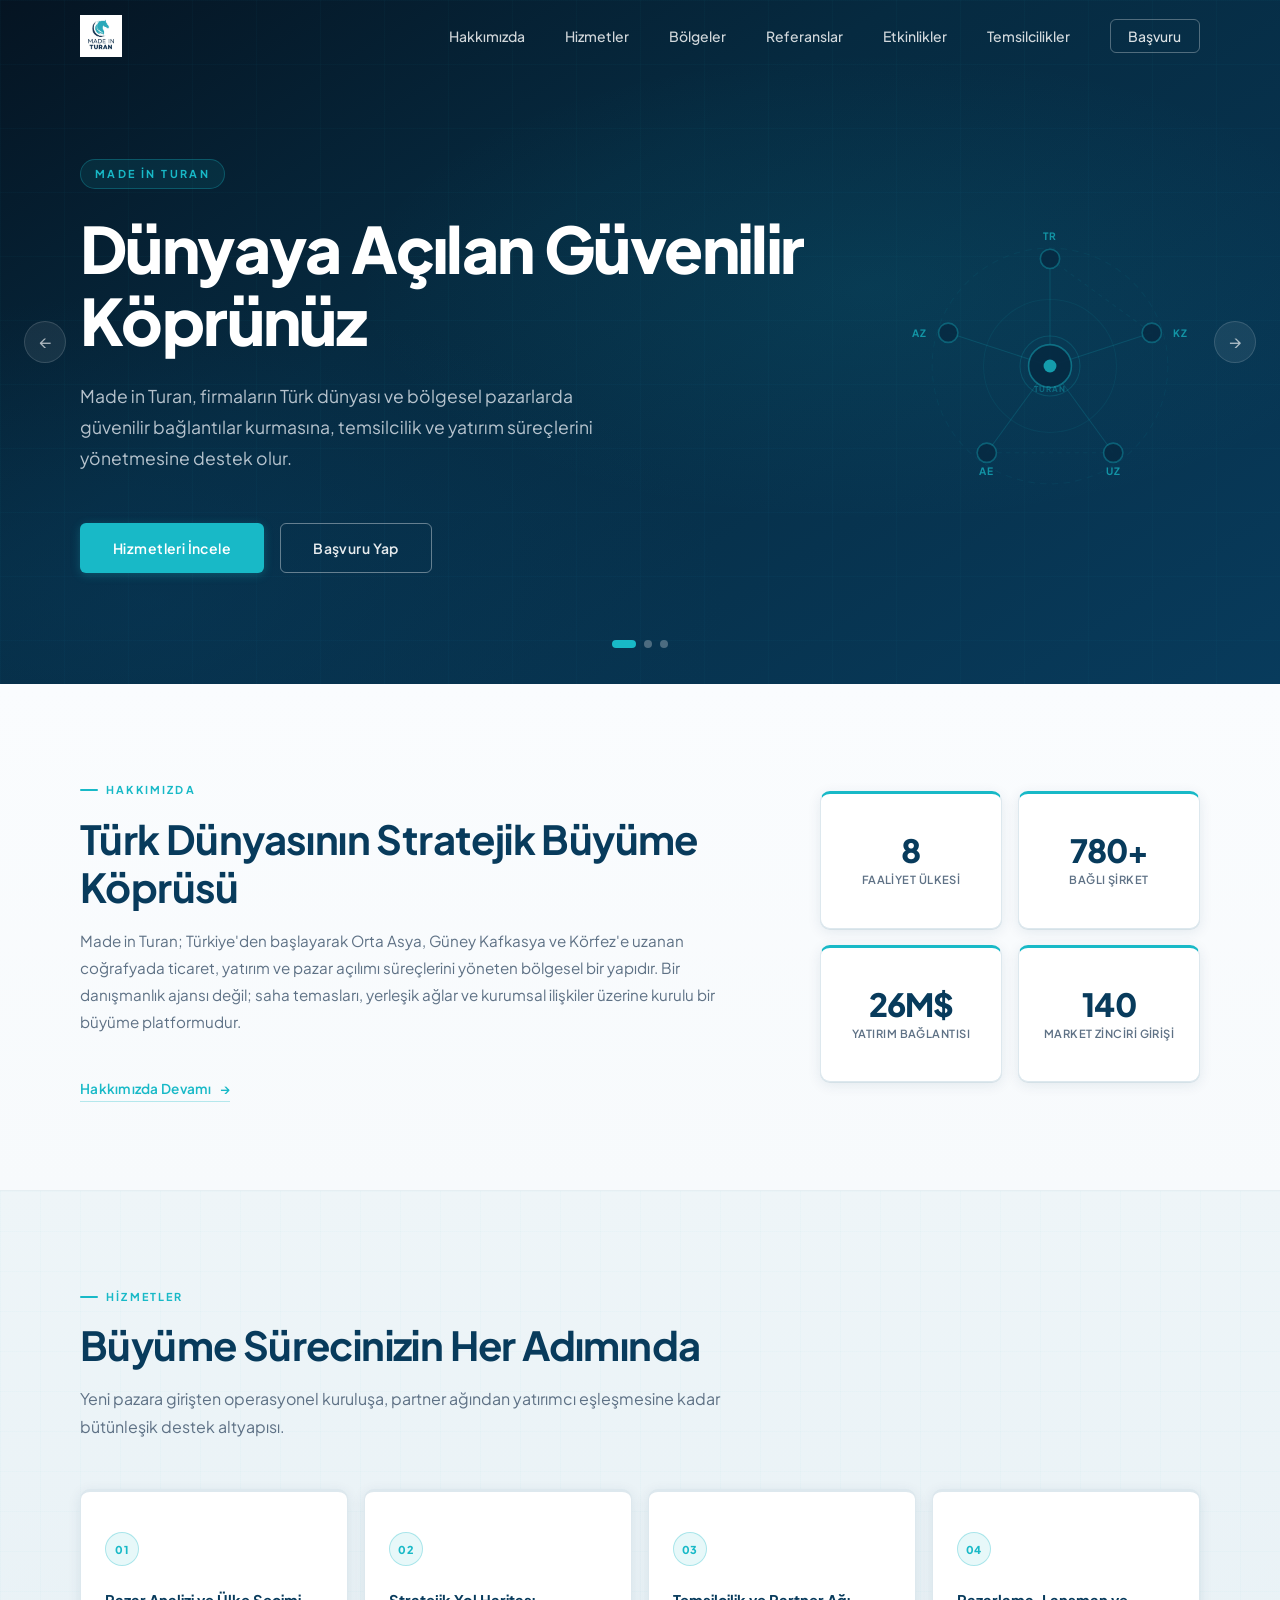
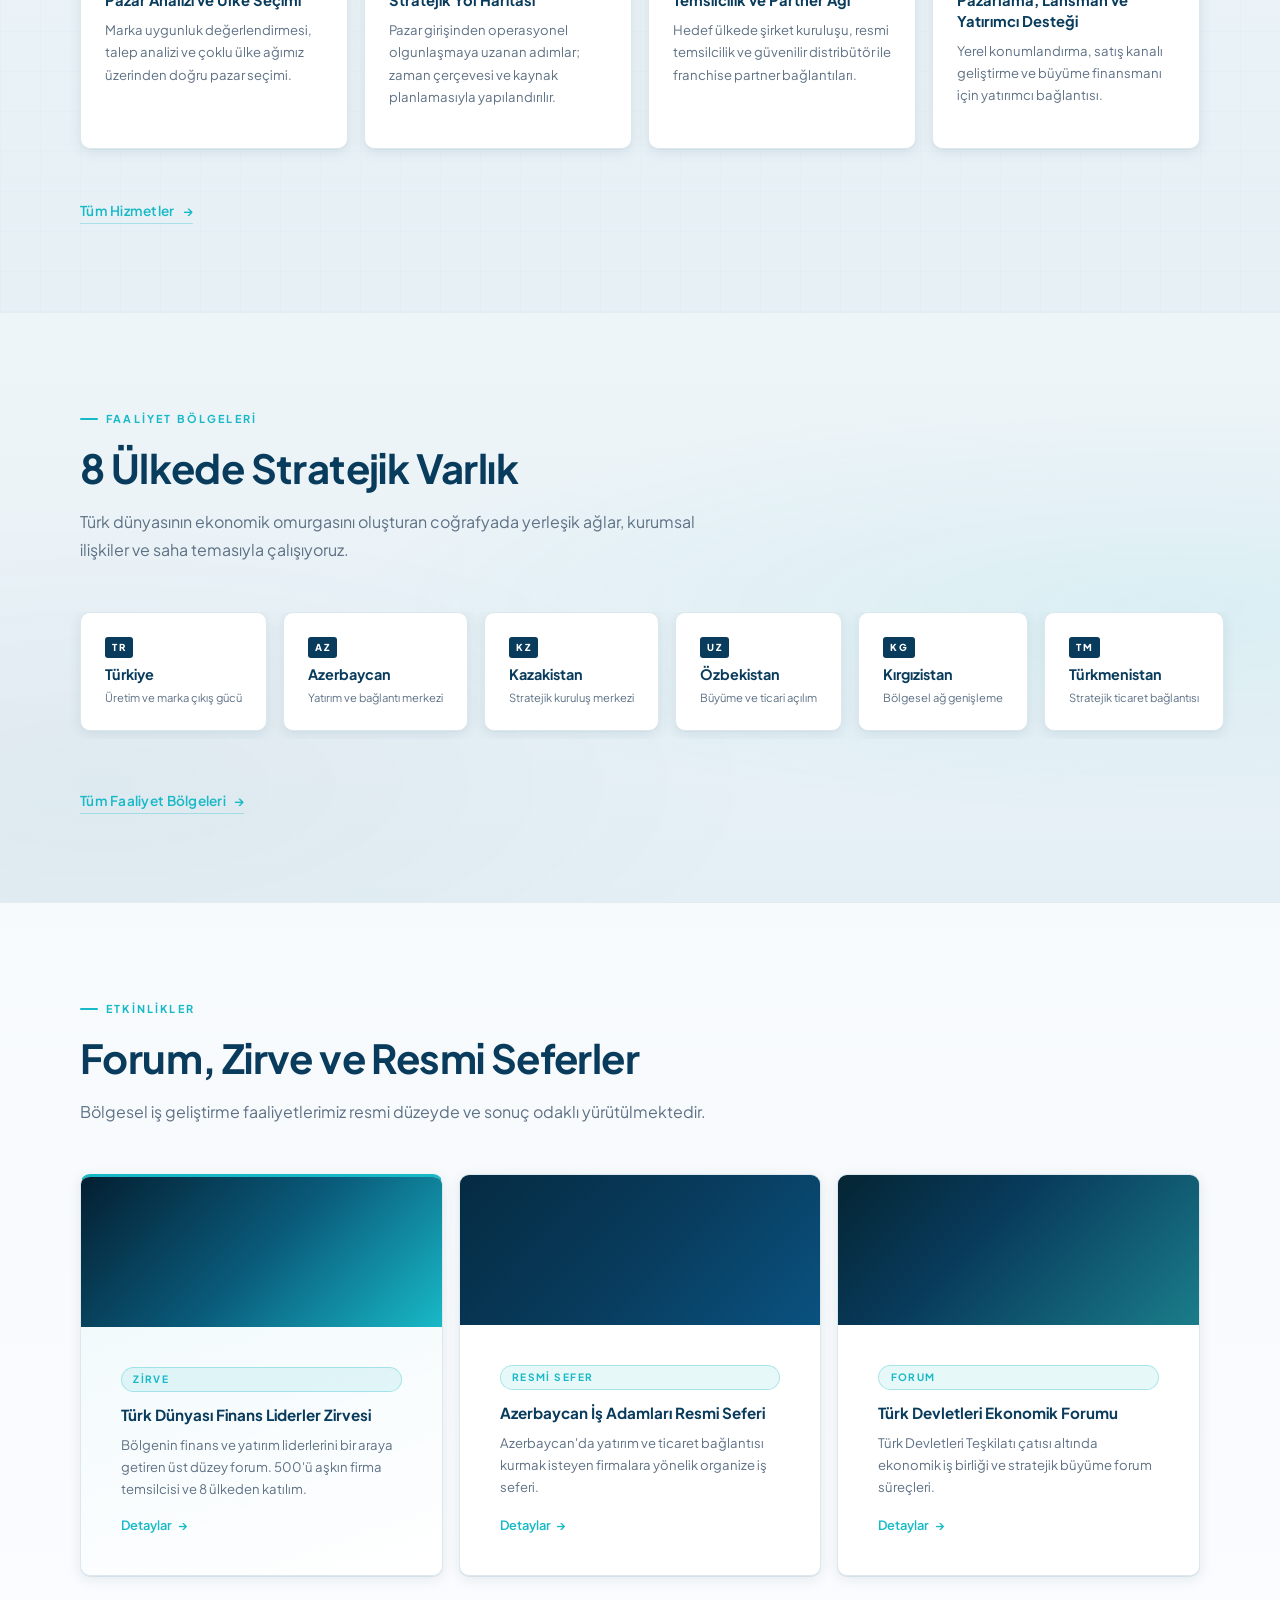
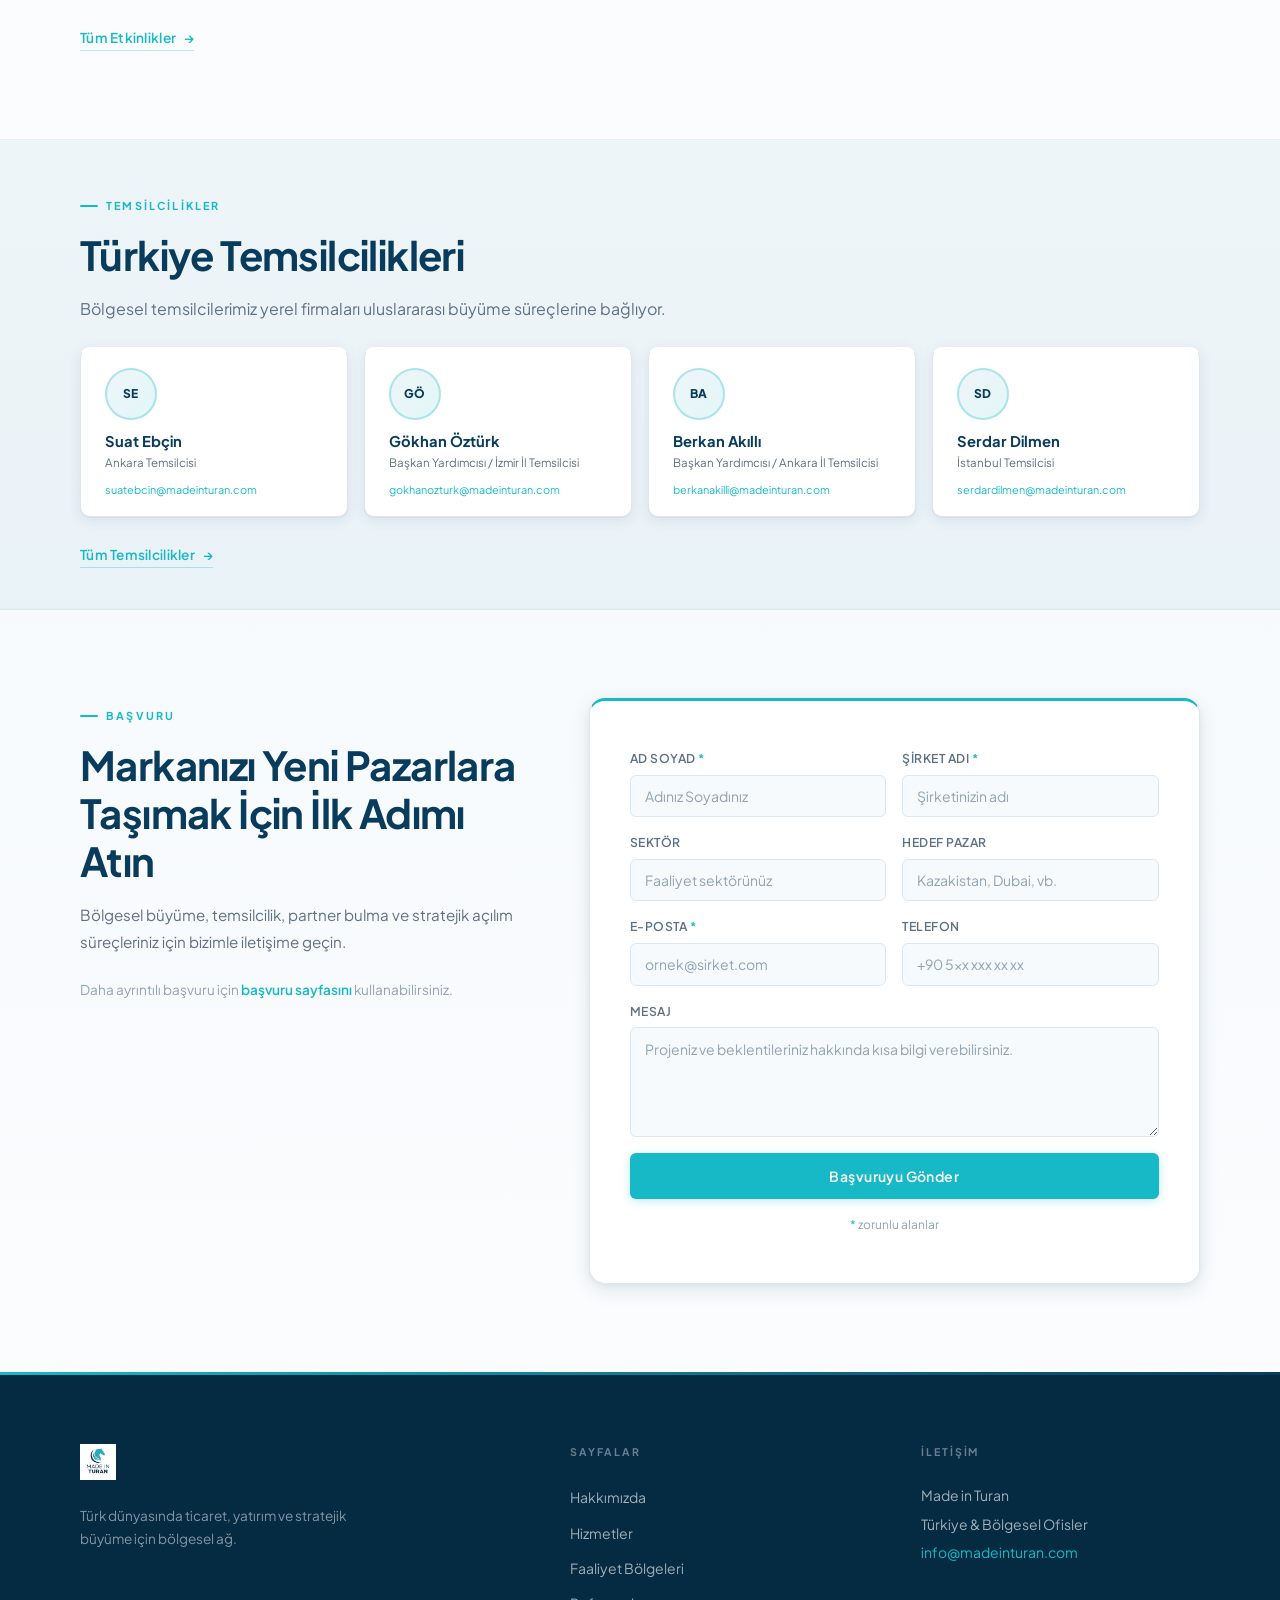
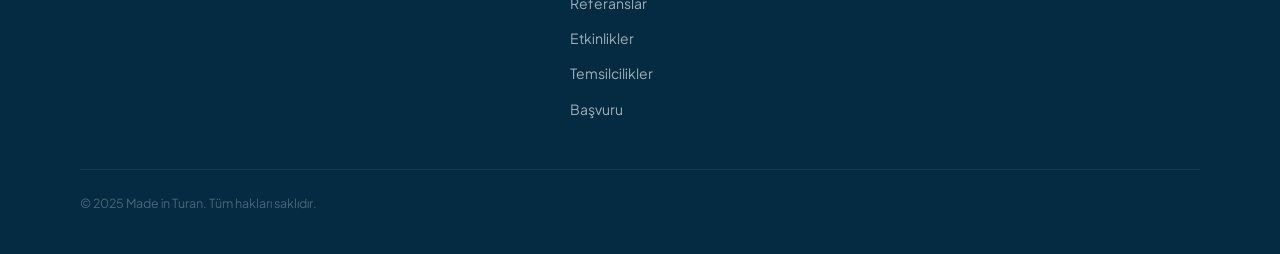
==== commit c55328c9: "Add homepage hero slider" ====
--- a/index.html
+++ b/index.html
@@ -56,35 +56,156 @@
 
   <main>
 
-    <!-- 1. HERO — slider yapısına hazır wrapper, şimdilik tek slide -->
+    <!-- 1. HERO — Duyuru slider (3 slide) -->
     <section class="hero" id="hero">
-      <div class="hero-video-wrap">
-        <video class="hero-video" autoplay muted loop playsinline aria-hidden="true">
-          <source src="assets/videos/madeinturan_ladingpage.mp4" type="video/mp4" />
-        </video>
-        <div class="hero-overlay"></div>
-      </div>
-
-      <div class="hero-slider">
-        <div class="hero-slide">
+
+      <div class="hero-slider" id="hero-slider" role="region" aria-label="Duyuru slaytları" aria-live="polite">
+
+        <!-- SLIDE 1 — Kurumsal tanıtım -->
+        <div class="hero-slide active" role="group" aria-label="Slayt 1 / 3">
           <div class="hero-content container">
-            <span class="hero-eyebrow reveal">Türk Dünyası Stratejik Ağı</span>
-            <h1 class="hero-title reveal">Dünyaya Açılan Güvenilir Köprünüz</h1>
-            <p class="hero-subtitle reveal">
-              Made in Turan, firmaların Türk dünyası ve bölgesel pazarlarda güvenilir bağlantılar
-              kurmasına, temsilcilik ve yatırım süreçlerini yönetmesine destek olur.
-            </p>
-            <div class="hero-actions reveal">
-              <a href="hizmetler.html" class="btn btn--primary">Hizmetleri İncele</a>
-              <a href="basvuru.html" class="btn btn--outline">Başvuru Yap</a>
-            </div>
-          </div>
-        </div>
-      </div>
-
-      <div class="hero-scroll-hint" aria-hidden="true">
-        <span class="scroll-line"></span>
-      </div>
+            <div class="hero-layout">
+              <div class="hero-text">
+                <span class="hero-eyebrow">Made in Turan</span>
+                <h1 class="hero-title">Dünyaya Açılan Güvenilir Köprünüz</h1>
+                <p class="hero-subtitle">Made in Turan, firmaların Türk dünyası ve bölgesel pazarlarda güvenilir bağlantılar kurmasına, temsilcilik ve yatırım süreçlerini yönetmesine destek olur.</p>
+                <div class="hero-actions">
+                  <a href="hizmetler.html" class="btn btn--primary">Hizmetleri İncele</a>
+                  <a href="basvuru.html" class="btn btn--outline">Başvuru Yap</a>
+                </div>
+              </div>
+              <div class="hero-visual" aria-hidden="true">
+                <svg class="hero-network-svg" viewBox="0 0 280 280" fill="none" xmlns="http://www.w3.org/2000/svg">
+                  <circle cx="140" cy="140" r="110" stroke="rgba(24,185,199,0.08)" stroke-width="1" stroke-dasharray="6 5"/>
+                  <circle cx="140" cy="140" r="62" stroke="rgba(24,185,199,0.10)" stroke-width="1"/>
+                  <line x1="140" y1="140" x2="140" y2="40" stroke="rgba(24,185,199,0.22)" stroke-width="1"/>
+                  <line x1="140" y1="140" x2="235" y2="109" stroke="rgba(24,185,199,0.22)" stroke-width="1"/>
+                  <line x1="140" y1="140" x2="199" y2="221" stroke="rgba(24,185,199,0.22)" stroke-width="1"/>
+                  <line x1="140" y1="140" x2="81" y2="221" stroke="rgba(24,185,199,0.22)" stroke-width="1"/>
+                  <line x1="140" y1="140" x2="45" y2="109" stroke="rgba(24,185,199,0.22)" stroke-width="1"/>
+                  <line x1="140" y1="40" x2="235" y2="109" stroke="rgba(24,185,199,0.09)" stroke-width="1" stroke-dasharray="4 4"/>
+                  <line x1="199" y1="221" x2="81" y2="221" stroke="rgba(24,185,199,0.09)" stroke-width="1" stroke-dasharray="4 4"/>
+                  <circle cx="140" cy="40" r="9" fill="rgba(6,40,64,0.92)" stroke="rgba(24,185,199,0.42)" stroke-width="1.5"/>
+                  <circle cx="235" cy="109" r="9" fill="rgba(6,40,64,0.92)" stroke="rgba(24,185,199,0.42)" stroke-width="1.5"/>
+                  <circle cx="199" cy="221" r="9" fill="rgba(6,40,64,0.92)" stroke="rgba(24,185,199,0.42)" stroke-width="1.5"/>
+                  <circle cx="81" cy="221" r="9" fill="rgba(6,40,64,0.92)" stroke="rgba(24,185,199,0.42)" stroke-width="1.5"/>
+                  <circle cx="45" cy="109" r="9" fill="rgba(6,40,64,0.92)" stroke="rgba(24,185,199,0.42)" stroke-width="1.5"/>
+                  <circle cx="140" cy="140" r="20" fill="rgba(6,40,64,0.95)" stroke="rgba(24,185,199,0.55)" stroke-width="1.5"/>
+                  <circle cx="140" cy="140" r="6" fill="rgba(24,185,199,0.95)"/>
+                  <circle cx="140" cy="140" r="28" stroke="rgba(24,185,199,0.22)" stroke-width="1" class="hero-pulse-ring"/>
+                  <text x="140" y="22" text-anchor="middle" fill="rgba(24,185,199,0.88)" font-size="9.5" font-family="Plus Jakarta Sans,sans-serif" font-weight="700" letter-spacing="0.08em">TR</text>
+                  <text x="255" y="113" text-anchor="start" fill="rgba(24,185,199,0.88)" font-size="9.5" font-family="Plus Jakarta Sans,sans-serif" font-weight="700" letter-spacing="0.08em">KZ</text>
+                  <text x="199" y="242" text-anchor="middle" fill="rgba(24,185,199,0.88)" font-size="9.5" font-family="Plus Jakarta Sans,sans-serif" font-weight="700" letter-spacing="0.08em">UZ</text>
+                  <text x="81" y="242" text-anchor="middle" fill="rgba(24,185,199,0.88)" font-size="9.5" font-family="Plus Jakarta Sans,sans-serif" font-weight="700" letter-spacing="0.08em">AE</text>
+                  <text x="25" y="113" text-anchor="end" fill="rgba(24,185,199,0.88)" font-size="9.5" font-family="Plus Jakarta Sans,sans-serif" font-weight="700" letter-spacing="0.08em">AZ</text>
+                  <text x="140" y="164" text-anchor="middle" fill="rgba(24,185,199,0.50)" font-size="7.5" font-family="Plus Jakarta Sans,sans-serif" font-weight="700" letter-spacing="0.14em">TURAN</text>
+                </svg>
+              </div>
+            </div>
+          </div>
+        </div>
+
+        <!-- SLIDE 2 — Etkinlik -->
+        <div class="hero-slide" role="group" aria-label="Slayt 2 / 3">
+          <div class="hero-content container">
+            <div class="hero-layout">
+              <div class="hero-text">
+                <span class="hero-eyebrow">Etkinlik</span>
+                <h1 class="hero-title">Türk Dünyası Finans Liderleri Zirvesi</h1>
+                <p class="hero-subtitle">Bölgenin finans ve yatırım liderlerini bir araya getiren üst düzey forum ve iş geliştirme süreci.</p>
+                <div class="hero-actions">
+                  <a href="etkinlikler.html" class="btn btn--primary">Etkinlikleri İncele</a>
+                  <a href="basvuru.html" class="btn btn--outline">Başvuru Yap</a>
+                </div>
+              </div>
+              <div class="hero-visual" aria-hidden="true">
+                <svg class="hero-network-svg" viewBox="0 0 280 280" fill="none" xmlns="http://www.w3.org/2000/svg">
+                  <circle cx="140" cy="140" r="110" stroke="rgba(24,185,199,0.08)" stroke-width="1" stroke-dasharray="6 5"/>
+                  <circle cx="140" cy="140" r="62" stroke="rgba(24,185,199,0.10)" stroke-width="1"/>
+                  <line x1="140" y1="140" x2="140" y2="40" stroke="rgba(24,185,199,0.22)" stroke-width="1"/>
+                  <line x1="140" y1="140" x2="235" y2="109" stroke="rgba(24,185,199,0.22)" stroke-width="1"/>
+                  <line x1="140" y1="140" x2="199" y2="221" stroke="rgba(24,185,199,0.22)" stroke-width="1"/>
+                  <line x1="140" y1="140" x2="81" y2="221" stroke="rgba(24,185,199,0.22)" stroke-width="1"/>
+                  <line x1="140" y1="140" x2="45" y2="109" stroke="rgba(24,185,199,0.22)" stroke-width="1"/>
+                  <line x1="140" y1="40" x2="235" y2="109" stroke="rgba(24,185,199,0.09)" stroke-width="1" stroke-dasharray="4 4"/>
+                  <line x1="199" y1="221" x2="81" y2="221" stroke="rgba(24,185,199,0.09)" stroke-width="1" stroke-dasharray="4 4"/>
+                  <circle cx="140" cy="40" r="9" fill="rgba(6,40,64,0.92)" stroke="rgba(24,185,199,0.42)" stroke-width="1.5"/>
+                  <circle cx="235" cy="109" r="9" fill="rgba(6,40,64,0.92)" stroke="rgba(24,185,199,0.42)" stroke-width="1.5"/>
+                  <circle cx="199" cy="221" r="9" fill="rgba(6,40,64,0.92)" stroke="rgba(24,185,199,0.42)" stroke-width="1.5"/>
+                  <circle cx="81" cy="221" r="9" fill="rgba(6,40,64,0.92)" stroke="rgba(24,185,199,0.42)" stroke-width="1.5"/>
+                  <circle cx="45" cy="109" r="9" fill="rgba(6,40,64,0.92)" stroke="rgba(24,185,199,0.42)" stroke-width="1.5"/>
+                  <circle cx="140" cy="140" r="20" fill="rgba(6,40,64,0.95)" stroke="rgba(24,185,199,0.55)" stroke-width="1.5"/>
+                  <circle cx="140" cy="140" r="6" fill="rgba(24,185,199,0.95)"/>
+                  <circle cx="140" cy="140" r="28" stroke="rgba(24,185,199,0.22)" stroke-width="1" class="hero-pulse-ring"/>
+                  <text x="140" y="22" text-anchor="middle" fill="rgba(24,185,199,0.88)" font-size="9.5" font-family="Plus Jakarta Sans,sans-serif" font-weight="700" letter-spacing="0.08em">TR</text>
+                  <text x="255" y="113" text-anchor="start" fill="rgba(24,185,199,0.88)" font-size="9.5" font-family="Plus Jakarta Sans,sans-serif" font-weight="700" letter-spacing="0.08em">KZ</text>
+                  <text x="199" y="242" text-anchor="middle" fill="rgba(24,185,199,0.88)" font-size="9.5" font-family="Plus Jakarta Sans,sans-serif" font-weight="700" letter-spacing="0.08em">UZ</text>
+                  <text x="81" y="242" text-anchor="middle" fill="rgba(24,185,199,0.88)" font-size="9.5" font-family="Plus Jakarta Sans,sans-serif" font-weight="700" letter-spacing="0.08em">AE</text>
+                  <text x="25" y="113" text-anchor="end" fill="rgba(24,185,199,0.88)" font-size="9.5" font-family="Plus Jakarta Sans,sans-serif" font-weight="700" letter-spacing="0.08em">AZ</text>
+                  <text x="140" y="164" text-anchor="middle" fill="rgba(24,185,199,0.50)" font-size="7.5" font-family="Plus Jakarta Sans,sans-serif" font-weight="700" letter-spacing="0.14em">TURAN</text>
+                </svg>
+              </div>
+            </div>
+          </div>
+        </div>
+
+        <!-- SLIDE 3 — Faaliyet bölgeleri -->
+        <div class="hero-slide" role="group" aria-label="Slayt 3 / 3">
+          <div class="hero-content container">
+            <div class="hero-layout">
+              <div class="hero-text">
+                <span class="hero-eyebrow">Faaliyet Bölgeleri</span>
+                <h1 class="hero-title">8 Ülkede Stratejik Varlık</h1>
+                <p class="hero-subtitle">Türkiye'den Orta Asya'ya uzanan bölgede saha teması, yerel partner ağı ve kurumsal ilişki yönetimiyle çalışıyoruz.</p>
+                <div class="hero-actions">
+                  <a href="faaliyet-bolgeleri.html" class="btn btn--primary">Bölgeleri İncele</a>
+                  <a href="basvuru.html" class="btn btn--outline">İletişime Geç</a>
+                </div>
+              </div>
+              <div class="hero-visual" aria-hidden="true">
+                <svg class="hero-network-svg" viewBox="0 0 280 280" fill="none" xmlns="http://www.w3.org/2000/svg">
+                  <circle cx="140" cy="140" r="110" stroke="rgba(24,185,199,0.08)" stroke-width="1" stroke-dasharray="6 5"/>
+                  <circle cx="140" cy="140" r="62" stroke="rgba(24,185,199,0.10)" stroke-width="1"/>
+                  <line x1="140" y1="140" x2="140" y2="40" stroke="rgba(24,185,199,0.22)" stroke-width="1"/>
+                  <line x1="140" y1="140" x2="235" y2="109" stroke="rgba(24,185,199,0.22)" stroke-width="1"/>
+                  <line x1="140" y1="140" x2="199" y2="221" stroke="rgba(24,185,199,0.22)" stroke-width="1"/>
+                  <line x1="140" y1="140" x2="81" y2="221" stroke="rgba(24,185,199,0.22)" stroke-width="1"/>
+                  <line x1="140" y1="140" x2="45" y2="109" stroke="rgba(24,185,199,0.22)" stroke-width="1"/>
+                  <line x1="140" y1="40" x2="235" y2="109" stroke="rgba(24,185,199,0.09)" stroke-width="1" stroke-dasharray="4 4"/>
+                  <line x1="199" y1="221" x2="81" y2="221" stroke="rgba(24,185,199,0.09)" stroke-width="1" stroke-dasharray="4 4"/>
+                  <circle cx="140" cy="40" r="9" fill="rgba(6,40,64,0.92)" stroke="rgba(24,185,199,0.42)" stroke-width="1.5"/>
+                  <circle cx="235" cy="109" r="9" fill="rgba(6,40,64,0.92)" stroke="rgba(24,185,199,0.42)" stroke-width="1.5"/>
+                  <circle cx="199" cy="221" r="9" fill="rgba(6,40,64,0.92)" stroke="rgba(24,185,199,0.42)" stroke-width="1.5"/>
+                  <circle cx="81" cy="221" r="9" fill="rgba(6,40,64,0.92)" stroke="rgba(24,185,199,0.42)" stroke-width="1.5"/>
+                  <circle cx="45" cy="109" r="9" fill="rgba(6,40,64,0.92)" stroke="rgba(24,185,199,0.42)" stroke-width="1.5"/>
+                  <circle cx="140" cy="140" r="20" fill="rgba(6,40,64,0.95)" stroke="rgba(24,185,199,0.55)" stroke-width="1.5"/>
+                  <circle cx="140" cy="140" r="6" fill="rgba(24,185,199,0.95)"/>
+                  <circle cx="140" cy="140" r="28" stroke="rgba(24,185,199,0.22)" stroke-width="1" class="hero-pulse-ring"/>
+                  <text x="140" y="22" text-anchor="middle" fill="rgba(24,185,199,0.88)" font-size="9.5" font-family="Plus Jakarta Sans,sans-serif" font-weight="700" letter-spacing="0.08em">TR</text>
+                  <text x="255" y="113" text-anchor="start" fill="rgba(24,185,199,0.88)" font-size="9.5" font-family="Plus Jakarta Sans,sans-serif" font-weight="700" letter-spacing="0.08em">KZ</text>
+                  <text x="199" y="242" text-anchor="middle" fill="rgba(24,185,199,0.88)" font-size="9.5" font-family="Plus Jakarta Sans,sans-serif" font-weight="700" letter-spacing="0.08em">UZ</text>
+                  <text x="81" y="242" text-anchor="middle" fill="rgba(24,185,199,0.88)" font-size="9.5" font-family="Plus Jakarta Sans,sans-serif" font-weight="700" letter-spacing="0.08em">AE</text>
+                  <text x="25" y="113" text-anchor="end" fill="rgba(24,185,199,0.88)" font-size="9.5" font-family="Plus Jakarta Sans,sans-serif" font-weight="700" letter-spacing="0.08em">AZ</text>
+                  <text x="140" y="164" text-anchor="middle" fill="rgba(24,185,199,0.50)" font-size="7.5" font-family="Plus Jakarta Sans,sans-serif" font-weight="700" letter-spacing="0.14em">TURAN</text>
+                </svg>
+              </div>
+            </div>
+          </div>
+        </div>
+
+      </div><!-- /.hero-slider -->
+
+      <!-- Dots -->
+      <div class="hero-dots" role="tablist" aria-label="Slayt kontrolü">
+        <button class="hero-dot active" role="tab" aria-selected="true" aria-label="Slayt 1" data-slide="0"></button>
+        <button class="hero-dot" role="tab" aria-selected="false" aria-label="Slayt 2" data-slide="1"></button>
+        <button class="hero-dot" role="tab" aria-selected="false" aria-label="Slayt 3" data-slide="2"></button>
+      </div>
+
+      <!-- Oklar -->
+      <button class="hero-arrow hero-arrow--prev" aria-label="Önceki slayt" id="hero-prev">&#8592;</button>
+      <button class="hero-arrow hero-arrow--next" aria-label="Sonraki slayt" id="hero-next">&#8594;</button>
+
     </section>
 
     <!-- 2+3. STRATEJİK BÜYÜME KÖPRÜSÜ + RAKAMLAR -->
--- a/css/style.css
+++ b/css/style.css
@@ -418,46 +418,36 @@
 }
 
 /* ============================================================
-   HERO — Koyu video, değişmez
+   HERO — Kurumsal gradient + slider
 ============================================================ */
 .hero {
   position: relative;
-  min-height: 100svh;
-  display: flex;
-  align-items: center;
+  min-height: clamp(620px, 76svh, 780px);
   overflow: hidden;
-}
-
-.hero-video-wrap {
+  background:
+    radial-gradient(ellipse at 68% 42%, rgba(24, 185, 199, 0.09) 0%, transparent 42%),
+    radial-gradient(ellipse at 12% 88%, rgba(8, 59, 92, 0.45) 0%, transparent 36%),
+    linear-gradient(148deg, #051422 0%, #062A40 38%, #083B5C 100%);
+}
+
+.hero::before {
+  content: '';
   position: absolute;
   inset: 0;
+  background:
+    linear-gradient(rgba(24, 185, 199, 0.032) 1px, transparent 1px),
+    linear-gradient(90deg, rgba(24, 185, 199, 0.032) 1px, transparent 1px);
+  background-size: 64px 64px;
   z-index: 0;
-}
-
-.hero-video {
-  width: 100%;
-  height: 100%;
-  object-fit: cover;
-  object-position: center;
-}
-
-.hero-overlay {
-  position: absolute;
-  inset: 0;
-  background: linear-gradient(
-    135deg,
-    rgba(5, 23, 38, 0.88) 0%,
-    rgba(8, 29, 52, 0.72) 50%,
-    rgba(5, 23, 38, 0.84) 100%
-  );
+  pointer-events: none;
 }
 
 .hero-content {
   position: relative;
   z-index: 1;
-  padding-top: calc(var(--header-height) + 3rem);
-  padding-bottom: 5rem;
-  max-width: 820px;
+  padding-top: calc(var(--header-height) + 2rem);
+  padding-bottom: 3.5rem;
+  width: 100%;
 }
 
 .hero-eyebrow {
@@ -487,7 +477,7 @@
   font-size: clamp(0.95rem, 1.8vw, 1.1rem);
   line-height: 1.78;
   color: rgba(232, 237, 243, 0.78);
-  max-width: 580px;
+  max-width: 520px;
   margin-bottom: var(--space-xl);
 }
 
@@ -495,14 +485,6 @@
   display: flex;
   flex-wrap: wrap;
   gap: var(--space-sm);
-}
-
-.hero-scroll-hint {
-  position: absolute;
-  bottom: 2.5rem;
-  left: 50%;
-  transform: translateX(-50%);
-  z-index: 1;
 }
 
 .scroll-line {
@@ -1621,19 +1603,138 @@
 }
 
 /* ============================================================
-   HERO SLIDER — Slider yapısına hazır wrapper (şimdilik tek slide)
+   HERO SLIDER
 ============================================================ */
 .hero-slider {
   position: relative;
   z-index: 1;
   width: 100%;
+  min-height: clamp(620px, 76svh, 780px);
+}
+
+.hero-slide {
+  position: absolute;
+  inset: 0;
   display: flex;
   align-items: center;
-}
-
-.hero-slide {
+  opacity: 0;
+  pointer-events: none;
+  transition: opacity 0.65s cubic-bezier(0.4, 0, 0.2, 1);
+}
+
+.hero-slide.active {
+  opacity: 1;
+  pointer-events: auto;
+}
+
+.hero-slide.active .hero-text {
+  animation: heroTextIn 0.7s ease both;
+  animation-delay: 0.25s;
+}
+
+@keyframes heroTextIn {
+  from { opacity: 0; transform: translateY(16px); }
+  to   { opacity: 1; transform: translateY(0); }
+}
+
+/* İki kolon düzen — metin sol, görsel sağ */
+.hero-layout {
+  display: flex;
+  align-items: center;
+  gap: var(--space-2xl);
   width: 100%;
 }
+
+.hero-text {
+  flex: 1;
+  min-width: 0;
+}
+
+/* SVG network görsel */
+.hero-visual {
+  flex-shrink: 0;
+  width: 300px;
+  height: 300px;
+  opacity: 0.82;
+}
+
+.hero-network-svg {
+  width: 100%;
+  height: 100%;
+  overflow: visible;
+}
+
+.hero-pulse-ring {
+  transform-origin: 140px 140px;
+  animation: heroPulse 2.8s ease-in-out infinite;
+}
+
+@keyframes heroPulse {
+  0%, 100% { transform: scale(1);   opacity: 0.20; }
+  50%       { transform: scale(1.7); opacity: 0; }
+}
+
+/* Dots */
+.hero-dots {
+  position: absolute;
+  bottom: 2.25rem;
+  left: 50%;
+  transform: translateX(-50%);
+  display: flex;
+  align-items: center;
+  gap: 0.5rem;
+  z-index: 10;
+}
+
+.hero-dot {
+  width: 8px;
+  height: 8px;
+  border-radius: 4px;
+  border: none;
+  padding: 0;
+  cursor: pointer;
+  background: rgba(255, 255, 255, 0.28);
+  transition: background var(--transition), width var(--transition);
+}
+
+.hero-dot.active {
+  width: 24px;
+  background: var(--color-accent);
+}
+
+.hero-dot:hover:not(.active) {
+  background: rgba(255, 255, 255, 0.52);
+}
+
+/* Oklar */
+.hero-arrow {
+  position: absolute;
+  top: 50%;
+  transform: translateY(-50%);
+  z-index: 10;
+  background: rgba(255, 255, 255, 0.07);
+  border: 1px solid rgba(255, 255, 255, 0.14);
+  color: rgba(255, 255, 255, 0.65);
+  width: 42px;
+  height: 42px;
+  border-radius: 50%;
+  cursor: pointer;
+  display: flex;
+  align-items: center;
+  justify-content: center;
+  font-size: 1.1rem;
+  line-height: 1;
+  transition: background var(--transition), border-color var(--transition), color var(--transition);
+}
+
+.hero-arrow:hover {
+  background: rgba(255, 255, 255, 0.14);
+  border-color: rgba(255, 255, 255, 0.32);
+  color: #ffffff;
+}
+
+.hero-arrow--prev { left: 1.5rem; }
+.hero-arrow--next { right: 1.5rem; }
 
 /* ============================================================
    SCROLL REVEAL
@@ -1675,6 +1776,10 @@
     position: static;
     grid-template-columns: repeat(4, 1fr);
   }
+
+  /* Hero — tablette görsel küçültülür */
+  .hero-visual { width: 220px; height: 220px; }
+  .hero-arrow { display: none; }
 
   /* Köprü — tablet: yatay düzen koru, biraz daha dar */
   .kopru-grid {
@@ -1717,22 +1822,73 @@
     --space-lg:  1.75rem;
   }
 
-  /* Header */
+  /* Header — mobilde her zaman beyaz, hero üstüne bindirmez */
+  .site-header {
+    background: rgba(250, 253, 255, 0.97);
+    backdrop-filter: blur(20px);
+    -webkit-backdrop-filter: blur(20px);
+    border-bottom: 1px solid var(--color-border);
+    box-shadow: 0 1px 0 rgba(8, 59, 92, 0.05), 0 4px 32px rgba(8, 59, 92, 0.11);
+  }
+  .hamburger-line { background: var(--color-primary); }
   .main-nav { display: none; }
   .hamburger { display: flex; }
   .mobile-nav { display: block; }
 
-  /* Hero */
+  /* Hero — header altından başlar, artık arkasına binmez */
+  .hero {
+    min-height: 0;
+    display: flex;
+    flex-direction: column;
+    margin-top: var(--header-height);
+  }
+
+  /* Slider container da doğal yüksekliğe döner */
+  .hero-slider { min-height: 0; }
+
+  /* Slide'lar absolute'dan çıkıyor; show/hide ile geçiş */
+  .hero-slide {
+    display: none;
+    position: static;
+    opacity: 1;
+    pointer-events: auto;
+    transition: none;
+  }
+  .hero-slide.active {
+    display: flex;
+    min-height: 500px;
+  }
+
+  /* Mobilde text animasyonu iptal — position:static ile uyumsuz */
+  .hero-slide.active .hero-text { animation: none; }
+
   .hero-title { font-size: clamp(1.875rem, 8vw, 2.5rem); }
+
   .hero-content {
-    padding-top: calc(var(--header-height) + 1.75rem);
-    padding-bottom: 3.5rem;
-  }
+    padding-top: 2.5rem;
+    padding-bottom: 2rem;
+  }
+
   .hero-actions { flex-direction: column; align-items: flex-start; }
   .hero-actions .btn {
     width: 100%;
     max-width: 320px;
     justify-content: center;
+  }
+
+  /* Görsel ve oklar gizli */
+  .hero-layout { flex-direction: column; }
+  .hero-visual { display: none; }
+  .hero-arrow { display: none; }
+
+  /* Dots — absolute'dan çıkıp normal akışa giriyor */
+  .hero-dots {
+    position: relative;
+    bottom: auto;
+    left: auto;
+    transform: none;
+    justify-content: center;
+    padding: 1.25rem 0 1.5rem;
   }
 
   /* Hizmetler */
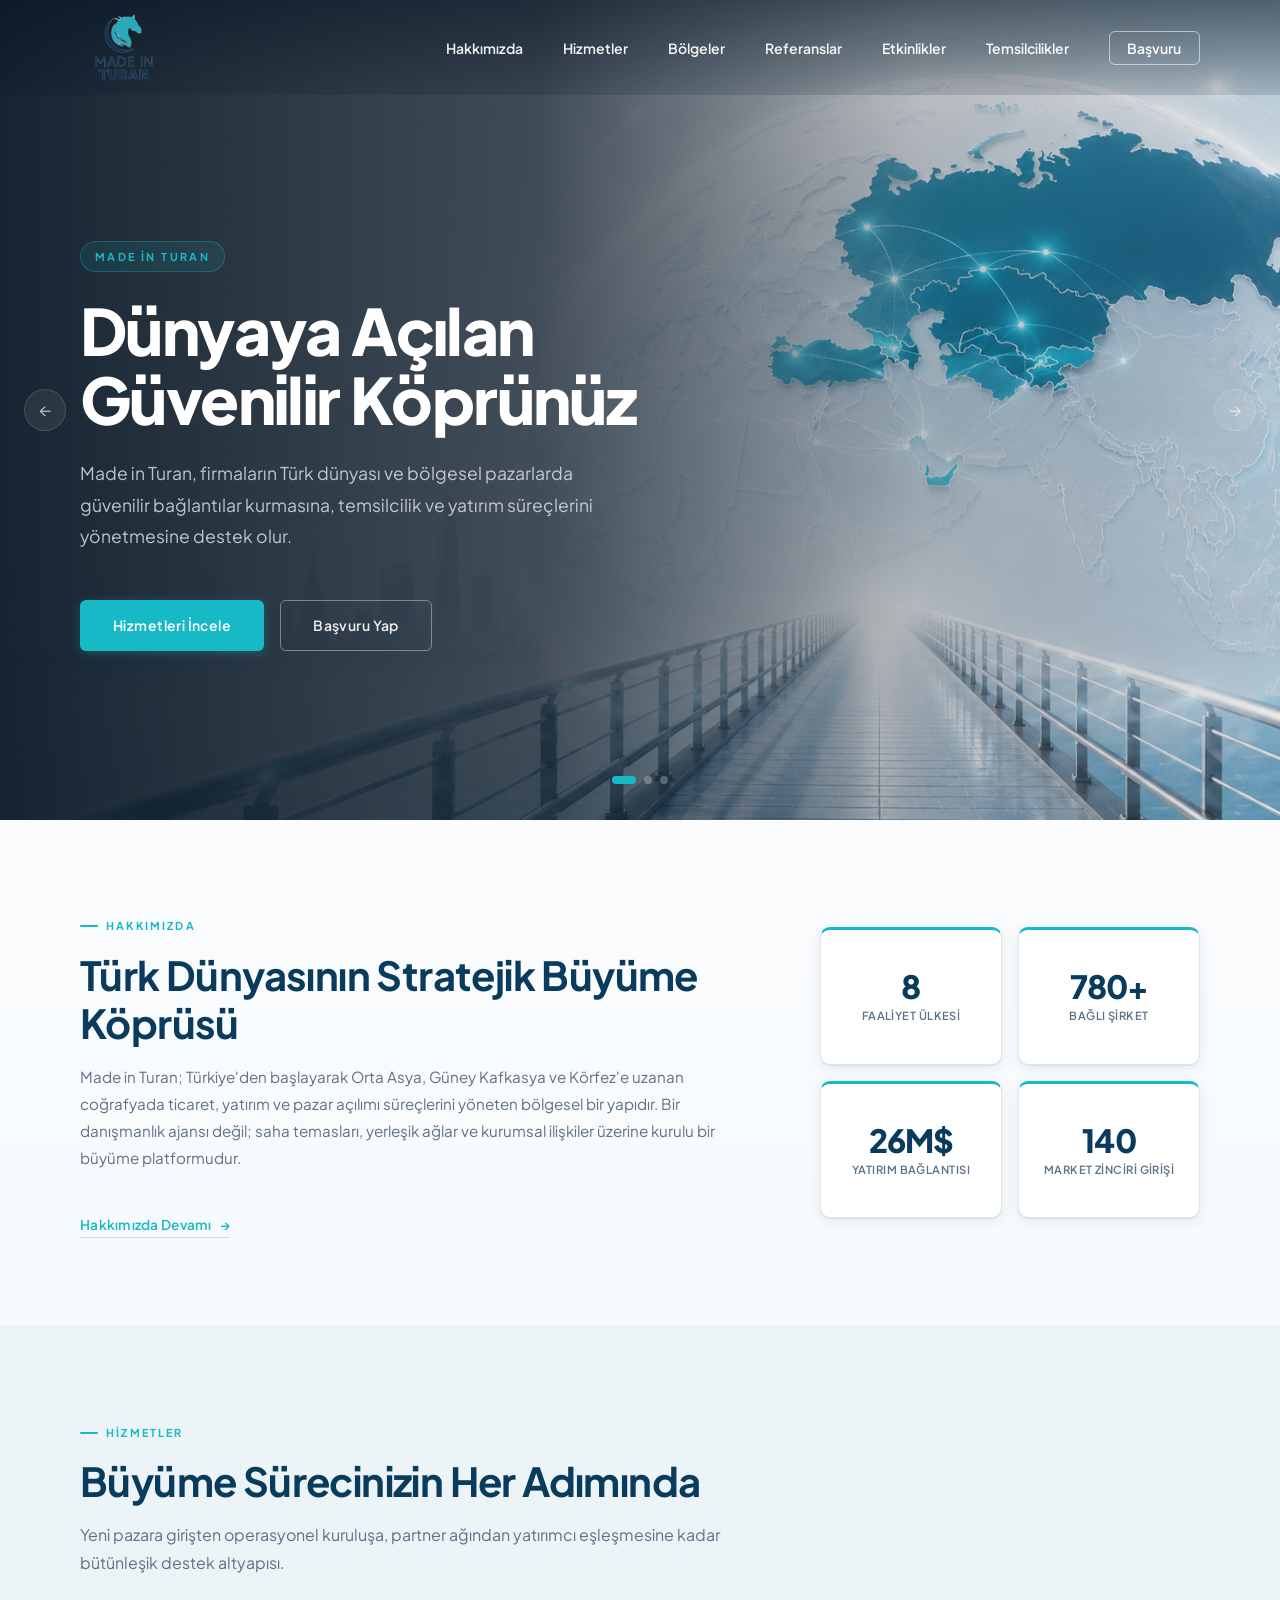
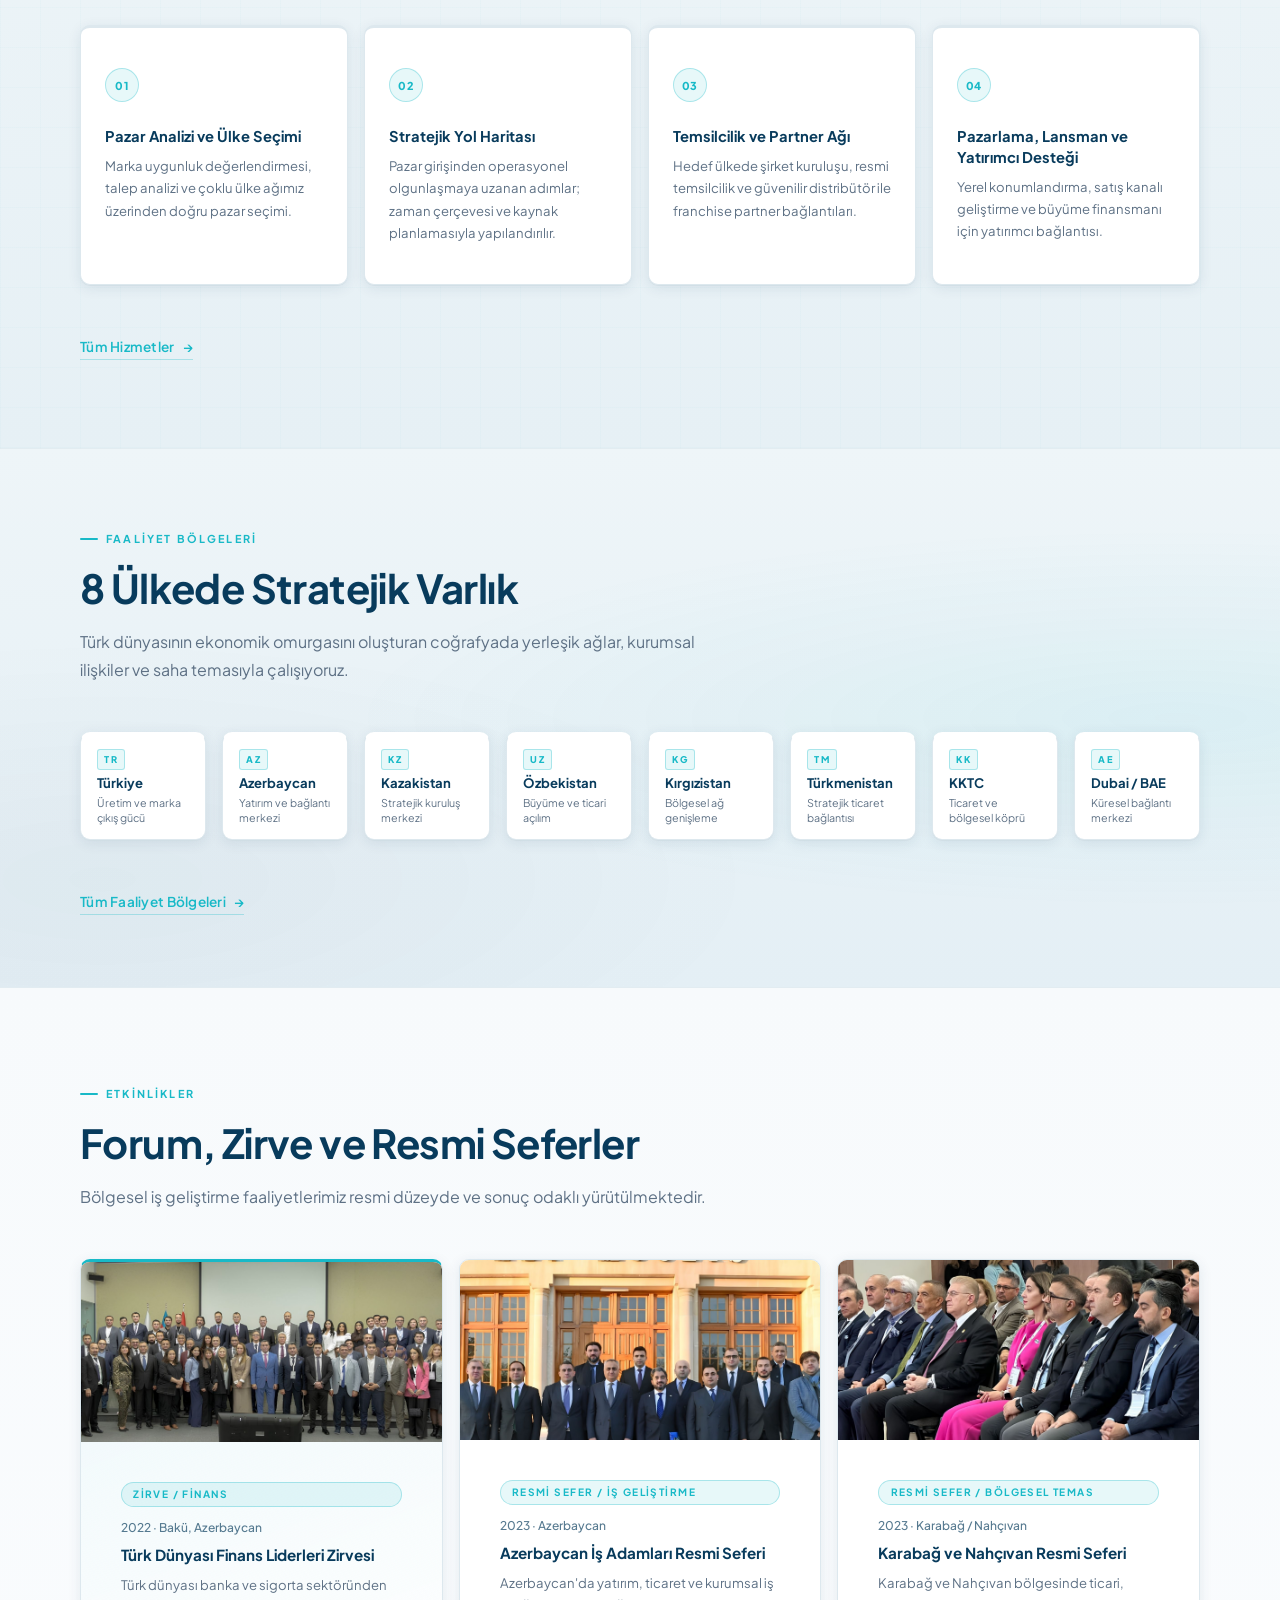
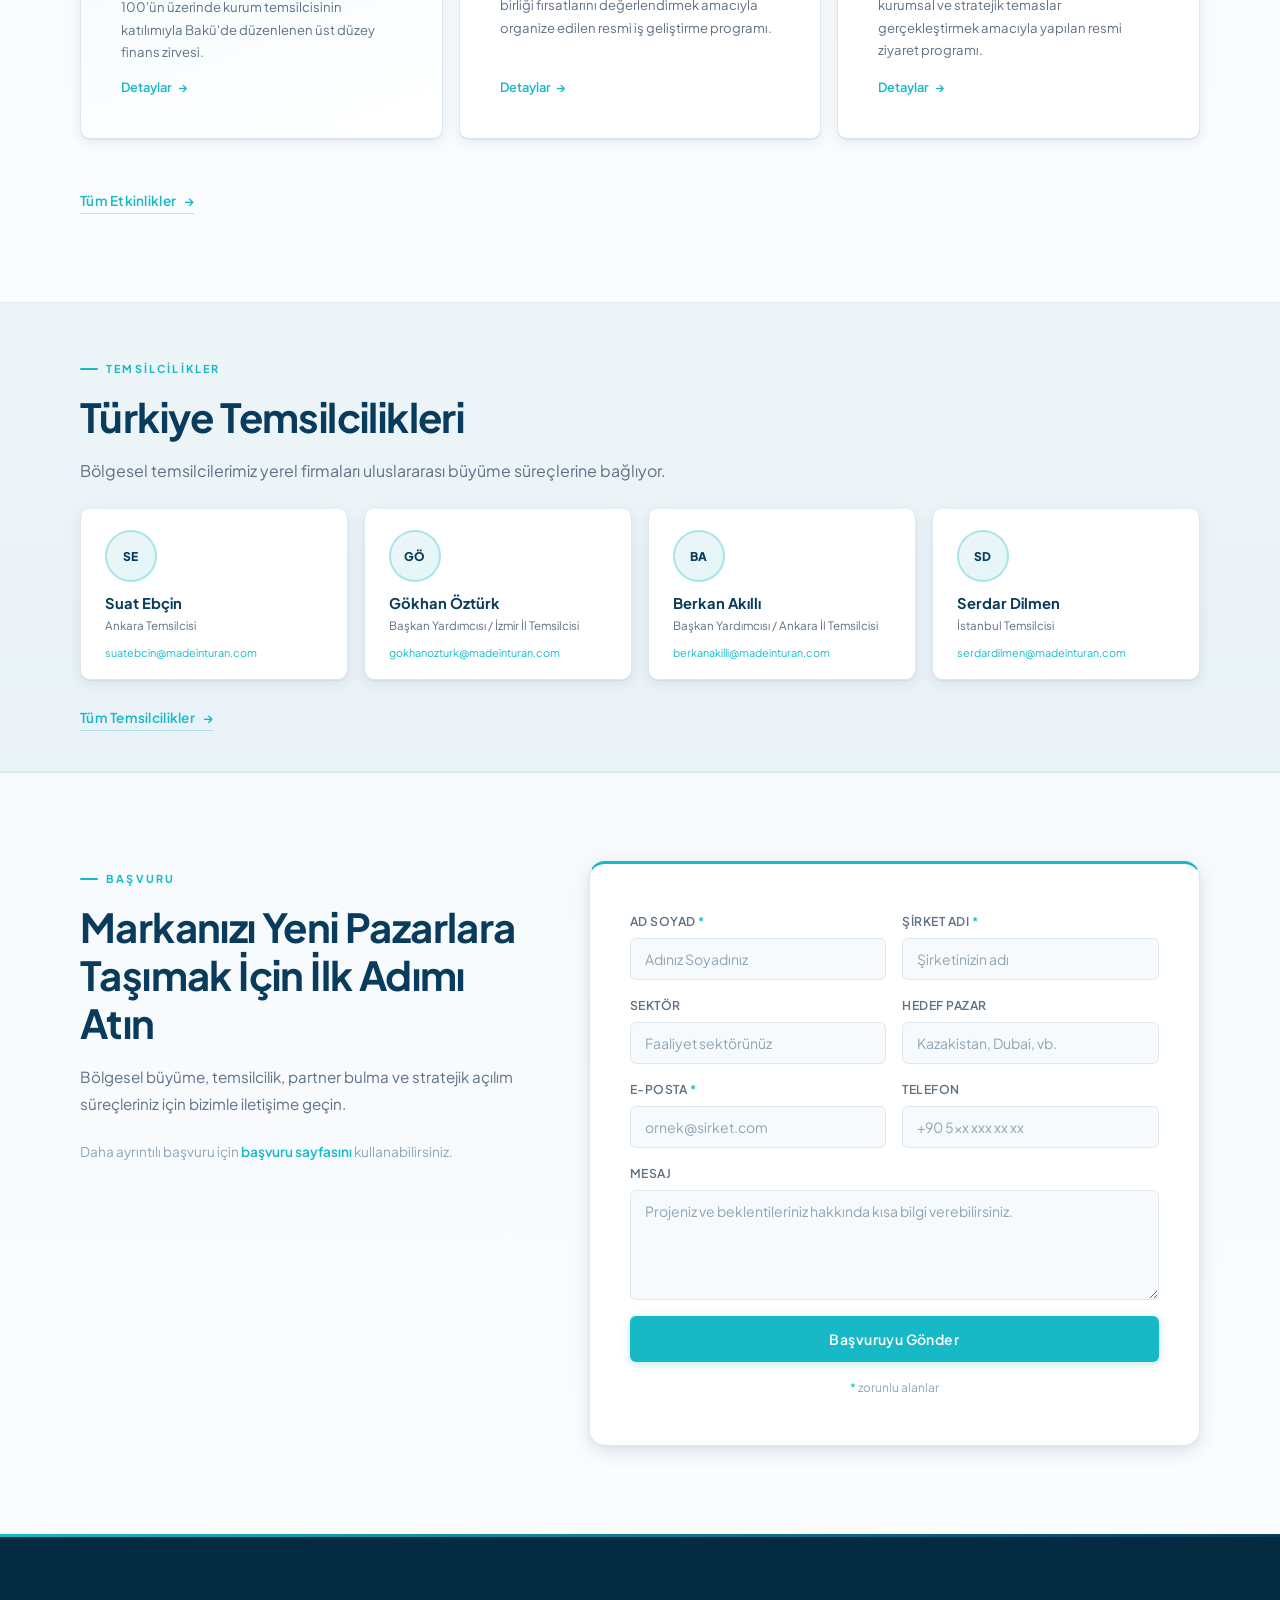
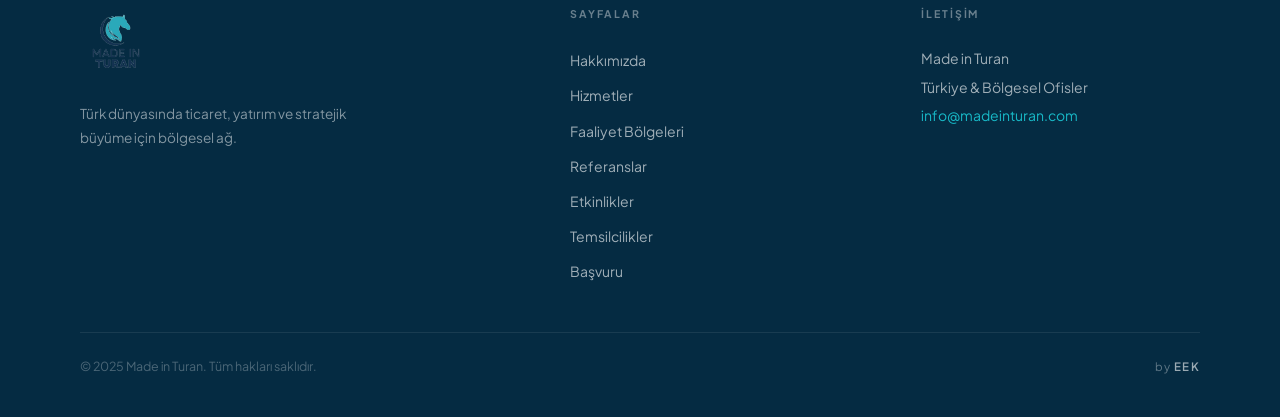
==== commit 3acb2757: "Finalize Made in Turan website updates" ====
--- a/index.html
+++ b/index.html
@@ -19,7 +19,7 @@
   <header class="site-header" id="site-header">
     <div class="header-inner container">
       <a href="index.html" class="header-logo" aria-label="Made in Turan Ana Sayfa">
-        <img src="assets/images/madeinturan_logo.jpg" alt="Made in Turan" class="logo-img" />
+        <img src="assets/images/madeinturan_logo.png" alt="Made in Turan" class="logo-img" />
       </a>
 
       <nav class="main-nav" aria-label="Ana navigasyon">
@@ -62,7 +62,7 @@
       <div class="hero-slider" id="hero-slider" role="region" aria-label="Duyuru slaytları" aria-live="polite">
 
         <!-- SLIDE 1 — Kurumsal tanıtım -->
-        <div class="hero-slide active" role="group" aria-label="Slayt 1 / 3">
+        <div class="hero-slide hero-slide--s1 active" role="group" aria-label="Slayt 1 / 3">
           <div class="hero-content container">
             <div class="hero-layout">
               <div class="hero-text">
@@ -74,39 +74,12 @@
                   <a href="basvuru.html" class="btn btn--outline">Başvuru Yap</a>
                 </div>
               </div>
-              <div class="hero-visual" aria-hidden="true">
-                <svg class="hero-network-svg" viewBox="0 0 280 280" fill="none" xmlns="http://www.w3.org/2000/svg">
-                  <circle cx="140" cy="140" r="110" stroke="rgba(24,185,199,0.08)" stroke-width="1" stroke-dasharray="6 5"/>
-                  <circle cx="140" cy="140" r="62" stroke="rgba(24,185,199,0.10)" stroke-width="1"/>
-                  <line x1="140" y1="140" x2="140" y2="40" stroke="rgba(24,185,199,0.22)" stroke-width="1"/>
-                  <line x1="140" y1="140" x2="235" y2="109" stroke="rgba(24,185,199,0.22)" stroke-width="1"/>
-                  <line x1="140" y1="140" x2="199" y2="221" stroke="rgba(24,185,199,0.22)" stroke-width="1"/>
-                  <line x1="140" y1="140" x2="81" y2="221" stroke="rgba(24,185,199,0.22)" stroke-width="1"/>
-                  <line x1="140" y1="140" x2="45" y2="109" stroke="rgba(24,185,199,0.22)" stroke-width="1"/>
-                  <line x1="140" y1="40" x2="235" y2="109" stroke="rgba(24,185,199,0.09)" stroke-width="1" stroke-dasharray="4 4"/>
-                  <line x1="199" y1="221" x2="81" y2="221" stroke="rgba(24,185,199,0.09)" stroke-width="1" stroke-dasharray="4 4"/>
-                  <circle cx="140" cy="40" r="9" fill="rgba(6,40,64,0.92)" stroke="rgba(24,185,199,0.42)" stroke-width="1.5"/>
-                  <circle cx="235" cy="109" r="9" fill="rgba(6,40,64,0.92)" stroke="rgba(24,185,199,0.42)" stroke-width="1.5"/>
-                  <circle cx="199" cy="221" r="9" fill="rgba(6,40,64,0.92)" stroke="rgba(24,185,199,0.42)" stroke-width="1.5"/>
-                  <circle cx="81" cy="221" r="9" fill="rgba(6,40,64,0.92)" stroke="rgba(24,185,199,0.42)" stroke-width="1.5"/>
-                  <circle cx="45" cy="109" r="9" fill="rgba(6,40,64,0.92)" stroke="rgba(24,185,199,0.42)" stroke-width="1.5"/>
-                  <circle cx="140" cy="140" r="20" fill="rgba(6,40,64,0.95)" stroke="rgba(24,185,199,0.55)" stroke-width="1.5"/>
-                  <circle cx="140" cy="140" r="6" fill="rgba(24,185,199,0.95)"/>
-                  <circle cx="140" cy="140" r="28" stroke="rgba(24,185,199,0.22)" stroke-width="1" class="hero-pulse-ring"/>
-                  <text x="140" y="22" text-anchor="middle" fill="rgba(24,185,199,0.88)" font-size="9.5" font-family="Plus Jakarta Sans,sans-serif" font-weight="700" letter-spacing="0.08em">TR</text>
-                  <text x="255" y="113" text-anchor="start" fill="rgba(24,185,199,0.88)" font-size="9.5" font-family="Plus Jakarta Sans,sans-serif" font-weight="700" letter-spacing="0.08em">KZ</text>
-                  <text x="199" y="242" text-anchor="middle" fill="rgba(24,185,199,0.88)" font-size="9.5" font-family="Plus Jakarta Sans,sans-serif" font-weight="700" letter-spacing="0.08em">UZ</text>
-                  <text x="81" y="242" text-anchor="middle" fill="rgba(24,185,199,0.88)" font-size="9.5" font-family="Plus Jakarta Sans,sans-serif" font-weight="700" letter-spacing="0.08em">AE</text>
-                  <text x="25" y="113" text-anchor="end" fill="rgba(24,185,199,0.88)" font-size="9.5" font-family="Plus Jakarta Sans,sans-serif" font-weight="700" letter-spacing="0.08em">AZ</text>
-                  <text x="140" y="164" text-anchor="middle" fill="rgba(24,185,199,0.50)" font-size="7.5" font-family="Plus Jakarta Sans,sans-serif" font-weight="700" letter-spacing="0.14em">TURAN</text>
-                </svg>
-              </div>
-            </div>
-          </div>
-        </div>
-
-        <!-- SLIDE 2 — Etkinlik -->
-        <div class="hero-slide" role="group" aria-label="Slayt 2 / 3">
+            </div>
+          </div>
+        </div>
+
+        <!-- SLIDE 2 — Etkinlik (görsel: made-in-turan-hero-slider-02.webp) -->
+        <div class="hero-slide hero-slide--s2" role="group" aria-label="Slayt 2 / 3">
           <div class="hero-content container">
             <div class="hero-layout">
               <div class="hero-text">
@@ -118,39 +91,12 @@
                   <a href="basvuru.html" class="btn btn--outline">Başvuru Yap</a>
                 </div>
               </div>
-              <div class="hero-visual" aria-hidden="true">
-                <svg class="hero-network-svg" viewBox="0 0 280 280" fill="none" xmlns="http://www.w3.org/2000/svg">
-                  <circle cx="140" cy="140" r="110" stroke="rgba(24,185,199,0.08)" stroke-width="1" stroke-dasharray="6 5"/>
-                  <circle cx="140" cy="140" r="62" stroke="rgba(24,185,199,0.10)" stroke-width="1"/>
-                  <line x1="140" y1="140" x2="140" y2="40" stroke="rgba(24,185,199,0.22)" stroke-width="1"/>
-                  <line x1="140" y1="140" x2="235" y2="109" stroke="rgba(24,185,199,0.22)" stroke-width="1"/>
-                  <line x1="140" y1="140" x2="199" y2="221" stroke="rgba(24,185,199,0.22)" stroke-width="1"/>
-                  <line x1="140" y1="140" x2="81" y2="221" stroke="rgba(24,185,199,0.22)" stroke-width="1"/>
-                  <line x1="140" y1="140" x2="45" y2="109" stroke="rgba(24,185,199,0.22)" stroke-width="1"/>
-                  <line x1="140" y1="40" x2="235" y2="109" stroke="rgba(24,185,199,0.09)" stroke-width="1" stroke-dasharray="4 4"/>
-                  <line x1="199" y1="221" x2="81" y2="221" stroke="rgba(24,185,199,0.09)" stroke-width="1" stroke-dasharray="4 4"/>
-                  <circle cx="140" cy="40" r="9" fill="rgba(6,40,64,0.92)" stroke="rgba(24,185,199,0.42)" stroke-width="1.5"/>
-                  <circle cx="235" cy="109" r="9" fill="rgba(6,40,64,0.92)" stroke="rgba(24,185,199,0.42)" stroke-width="1.5"/>
-                  <circle cx="199" cy="221" r="9" fill="rgba(6,40,64,0.92)" stroke="rgba(24,185,199,0.42)" stroke-width="1.5"/>
-                  <circle cx="81" cy="221" r="9" fill="rgba(6,40,64,0.92)" stroke="rgba(24,185,199,0.42)" stroke-width="1.5"/>
-                  <circle cx="45" cy="109" r="9" fill="rgba(6,40,64,0.92)" stroke="rgba(24,185,199,0.42)" stroke-width="1.5"/>
-                  <circle cx="140" cy="140" r="20" fill="rgba(6,40,64,0.95)" stroke="rgba(24,185,199,0.55)" stroke-width="1.5"/>
-                  <circle cx="140" cy="140" r="6" fill="rgba(24,185,199,0.95)"/>
-                  <circle cx="140" cy="140" r="28" stroke="rgba(24,185,199,0.22)" stroke-width="1" class="hero-pulse-ring"/>
-                  <text x="140" y="22" text-anchor="middle" fill="rgba(24,185,199,0.88)" font-size="9.5" font-family="Plus Jakarta Sans,sans-serif" font-weight="700" letter-spacing="0.08em">TR</text>
-                  <text x="255" y="113" text-anchor="start" fill="rgba(24,185,199,0.88)" font-size="9.5" font-family="Plus Jakarta Sans,sans-serif" font-weight="700" letter-spacing="0.08em">KZ</text>
-                  <text x="199" y="242" text-anchor="middle" fill="rgba(24,185,199,0.88)" font-size="9.5" font-family="Plus Jakarta Sans,sans-serif" font-weight="700" letter-spacing="0.08em">UZ</text>
-                  <text x="81" y="242" text-anchor="middle" fill="rgba(24,185,199,0.88)" font-size="9.5" font-family="Plus Jakarta Sans,sans-serif" font-weight="700" letter-spacing="0.08em">AE</text>
-                  <text x="25" y="113" text-anchor="end" fill="rgba(24,185,199,0.88)" font-size="9.5" font-family="Plus Jakarta Sans,sans-serif" font-weight="700" letter-spacing="0.08em">AZ</text>
-                  <text x="140" y="164" text-anchor="middle" fill="rgba(24,185,199,0.50)" font-size="7.5" font-family="Plus Jakarta Sans,sans-serif" font-weight="700" letter-spacing="0.14em">TURAN</text>
-                </svg>
-              </div>
-            </div>
-          </div>
-        </div>
-
-        <!-- SLIDE 3 — Faaliyet bölgeleri -->
-        <div class="hero-slide" role="group" aria-label="Slayt 3 / 3">
+            </div>
+          </div>
+        </div>
+
+        <!-- SLIDE 3 — Faaliyet Bölgeleri (görsel: hero-slider-03-faaliyet-bolgeleri.webp gelince .hero-slide--s3 background-image güncellenir) -->
+        <div class="hero-slide hero-slide--s3" role="group" aria-label="Slayt 3 / 3">
           <div class="hero-content container">
             <div class="hero-layout">
               <div class="hero-text">
@@ -161,33 +107,6 @@
                   <a href="faaliyet-bolgeleri.html" class="btn btn--primary">Bölgeleri İncele</a>
                   <a href="basvuru.html" class="btn btn--outline">İletişime Geç</a>
                 </div>
-              </div>
-              <div class="hero-visual" aria-hidden="true">
-                <svg class="hero-network-svg" viewBox="0 0 280 280" fill="none" xmlns="http://www.w3.org/2000/svg">
-                  <circle cx="140" cy="140" r="110" stroke="rgba(24,185,199,0.08)" stroke-width="1" stroke-dasharray="6 5"/>
-                  <circle cx="140" cy="140" r="62" stroke="rgba(24,185,199,0.10)" stroke-width="1"/>
-                  <line x1="140" y1="140" x2="140" y2="40" stroke="rgba(24,185,199,0.22)" stroke-width="1"/>
-                  <line x1="140" y1="140" x2="235" y2="109" stroke="rgba(24,185,199,0.22)" stroke-width="1"/>
-                  <line x1="140" y1="140" x2="199" y2="221" stroke="rgba(24,185,199,0.22)" stroke-width="1"/>
-                  <line x1="140" y1="140" x2="81" y2="221" stroke="rgba(24,185,199,0.22)" stroke-width="1"/>
-                  <line x1="140" y1="140" x2="45" y2="109" stroke="rgba(24,185,199,0.22)" stroke-width="1"/>
-                  <line x1="140" y1="40" x2="235" y2="109" stroke="rgba(24,185,199,0.09)" stroke-width="1" stroke-dasharray="4 4"/>
-                  <line x1="199" y1="221" x2="81" y2="221" stroke="rgba(24,185,199,0.09)" stroke-width="1" stroke-dasharray="4 4"/>
-                  <circle cx="140" cy="40" r="9" fill="rgba(6,40,64,0.92)" stroke="rgba(24,185,199,0.42)" stroke-width="1.5"/>
-                  <circle cx="235" cy="109" r="9" fill="rgba(6,40,64,0.92)" stroke="rgba(24,185,199,0.42)" stroke-width="1.5"/>
-                  <circle cx="199" cy="221" r="9" fill="rgba(6,40,64,0.92)" stroke="rgba(24,185,199,0.42)" stroke-width="1.5"/>
-                  <circle cx="81" cy="221" r="9" fill="rgba(6,40,64,0.92)" stroke="rgba(24,185,199,0.42)" stroke-width="1.5"/>
-                  <circle cx="45" cy="109" r="9" fill="rgba(6,40,64,0.92)" stroke="rgba(24,185,199,0.42)" stroke-width="1.5"/>
-                  <circle cx="140" cy="140" r="20" fill="rgba(6,40,64,0.95)" stroke="rgba(24,185,199,0.55)" stroke-width="1.5"/>
-                  <circle cx="140" cy="140" r="6" fill="rgba(24,185,199,0.95)"/>
-                  <circle cx="140" cy="140" r="28" stroke="rgba(24,185,199,0.22)" stroke-width="1" class="hero-pulse-ring"/>
-                  <text x="140" y="22" text-anchor="middle" fill="rgba(24,185,199,0.88)" font-size="9.5" font-family="Plus Jakarta Sans,sans-serif" font-weight="700" letter-spacing="0.08em">TR</text>
-                  <text x="255" y="113" text-anchor="start" fill="rgba(24,185,199,0.88)" font-size="9.5" font-family="Plus Jakarta Sans,sans-serif" font-weight="700" letter-spacing="0.08em">KZ</text>
-                  <text x="199" y="242" text-anchor="middle" fill="rgba(24,185,199,0.88)" font-size="9.5" font-family="Plus Jakarta Sans,sans-serif" font-weight="700" letter-spacing="0.08em">UZ</text>
-                  <text x="81" y="242" text-anchor="middle" fill="rgba(24,185,199,0.88)" font-size="9.5" font-family="Plus Jakarta Sans,sans-serif" font-weight="700" letter-spacing="0.08em">AE</text>
-                  <text x="25" y="113" text-anchor="end" fill="rgba(24,185,199,0.88)" font-size="9.5" font-family="Plus Jakarta Sans,sans-serif" font-weight="700" letter-spacing="0.08em">AZ</text>
-                  <text x="140" y="164" text-anchor="middle" fill="rgba(24,185,199,0.50)" font-size="7.5" font-family="Plus Jakarta Sans,sans-serif" font-weight="700" letter-spacing="0.14em">TURAN</text>
-                </svg>
               </div>
             </div>
           </div>
@@ -337,13 +256,13 @@
               <span class="region-chip-role">Stratejik ticaret bağlantısı</span>
             </a>
             <a href="faaliyet-bolgeleri.html" class="region-chip reveal">
-              <span class="region-chip-tag">RU</span>
-              <span class="region-chip-name">Rusya</span>
-              <span class="region-chip-role">Pazar genişleme alanı</span>
+              <span class="region-chip-tag">KK</span>
+              <span class="region-chip-name">KKTC</span>
+              <span class="region-chip-role">Ticaret ve bölgesel köprü</span>
             </a>
             <a href="faaliyet-bolgeleri.html" class="region-chip reveal">
               <span class="region-chip-tag">AE</span>
-              <span class="region-chip-name">Dubai</span>
+              <span class="region-chip-name">Dubai / BAE</span>
               <span class="region-chip-role">Küresel bağlantı merkezi</span>
             </a>
           </div>
@@ -366,32 +285,41 @@
 
         <div class="events-grid">
           <article class="event-card event-card--featured reveal">
-            <div class="event-card-image event-img--zirve" aria-hidden="true"></div>
+            <div class="event-card-image event-img--zirve">
+              <img src="assets/images/events/turk-dunyasi-finans-liderleri-zirvesi-2022-baku.jpg" alt="Türk Dünyası Finans Liderleri Zirvesi" loading="lazy" />
+            </div>
             <div class="event-card-inner">
-              <span class="event-tag">Zirve</span>
-              <h3 class="event-title">Türk Dünyası Finans Liderler Zirvesi</h3>
-              <p class="event-desc">Bölgenin finans ve yatırım liderlerini bir araya getiren üst düzey forum. 500'ü aşkın firma temsilcisi ve 8 ülkeden katılım.</p>
-              <a href="etkinlikler.html" class="event-detail-link">Detaylar</a>
+              <span class="event-tag">Zirve / Finans</span>
+              <p class="event-meta">2022 · Bakü, Azerbaycan</p>
+              <h3 class="event-title">Türk Dünyası Finans Liderleri Zirvesi</h3>
+              <p class="event-desc">Türk dünyası banka ve sigorta sektöründen 100'ün üzerinde kurum temsilcisinin katılımıyla Bakü'de düzenlenen üst düzey finans zirvesi.</p>
+              <a href="etkinlik-detay.html?event=turk-dunyasi-finans-liderleri-zirvesi-2022-baku" class="event-detail-link">Detaylar</a>
             </div>
           </article>
 
           <article class="event-card reveal">
-            <div class="event-card-image event-img--sefer" aria-hidden="true"></div>
+            <div class="event-card-image event-img--sefer">
+              <img src="assets/images/events/azerbaycan-is-adamlari-resmi-seferi.jpg" alt="Azerbaycan İş Adamları Resmi Seferi" loading="lazy" />
+            </div>
             <div class="event-card-inner">
-              <span class="event-tag">Resmi Sefer</span>
+              <span class="event-tag">Resmi Sefer / İş Geliştirme</span>
+              <p class="event-meta">2023 · Azerbaycan</p>
               <h3 class="event-title">Azerbaycan İş Adamları Resmi Seferi</h3>
-              <p class="event-desc">Azerbaycan'da yatırım ve ticaret bağlantısı kurmak isteyen firmalara yönelik organize iş seferi.</p>
-              <a href="etkinlikler.html" class="event-detail-link">Detaylar</a>
+              <p class="event-desc">Azerbaycan'da yatırım, ticaret ve kurumsal iş birliği fırsatlarını değerlendirmek amacıyla organize edilen resmi iş geliştirme programı.</p>
+              <a href="etkinlik-detay.html?event=azerbaycan-is-adamlari-resmi-seferi-2023" class="event-detail-link">Detaylar</a>
             </div>
           </article>
 
           <article class="event-card reveal">
-            <div class="event-card-image event-img--forum" aria-hidden="true"></div>
+            <div class="event-card-image">
+              <img src="assets/images/events/karabag-nahcivan-resmi-seferi.jpg" alt="Karabağ ve Nahçıvan Resmi Seferi" loading="lazy" />
+            </div>
             <div class="event-card-inner">
-              <span class="event-tag">Forum</span>
-              <h3 class="event-title">Türk Devletleri Ekonomik Forumu</h3>
-              <p class="event-desc">Türk Devletleri Teşkilatı çatısı altında ekonomik iş birliği ve stratejik büyüme forum süreçleri.</p>
-              <a href="etkinlikler.html" class="event-detail-link">Detaylar</a>
+              <span class="event-tag">Resmi Sefer / Bölgesel Temas</span>
+              <p class="event-meta">2023 · Karabağ / Nahçıvan</p>
+              <h3 class="event-title">Karabağ ve Nahçıvan Resmi Seferi</h3>
+              <p class="event-desc">Karabağ ve Nahçıvan bölgesinde ticari, kurumsal ve stratejik temaslar gerçekleştirmek amacıyla yapılan resmi ziyaret programı.</p>
+              <a href="etkinlik-detay.html?event=karabag-nahcivan-resmi-seferi-2023" class="event-detail-link">Detaylar</a>
             </div>
           </article>
         </div>
@@ -534,7 +462,7 @@
       <div class="footer-grid">
         <div class="footer-brand">
           <a href="index.html" class="footer-logo-link" aria-label="Made in Turan Ana Sayfa">
-            <img src="assets/images/madeinturan_logo.jpg" alt="Made in Turan" class="footer-logo-img" />
+            <img src="assets/images/madeinturan_logo.png" alt="Made in Turan" class="footer-logo-img" />
           </a>
           <p class="footer-tagline">Türk dünyasında ticaret, yatırım ve stratejik büyüme için bölgesel ağ.</p>
         </div>
@@ -564,6 +492,7 @@
 
       <div class="footer-bottom">
         <p class="footer-copy">&copy; 2025 Made in Turan. Tüm hakları saklıdır.</p>
+        <div class="eek-signature" aria-label="Designed by EEK">by <span>EEK</span></div>
       </div>
     </div>
   </footer>
--- a/css/style.css
+++ b/css/style.css
@@ -91,7 +91,7 @@
   --shadow-lg:   0 12px 40px rgba(8, 59, 92, 0.13), 0 4px 12px rgba(8, 59, 92, 0.07);
 
   /* Header */
-  --header-height: 72px;
+  --header-height: 96px;
 
   /* Boşluklar — kompakt kurumsal ritim */
   --space-xs:  0.5rem;
@@ -264,6 +264,21 @@
               box-shadow var(--transition-slow);
 }
 
+/* Hero üzerinde nav okunabilirliği için üst koyu gradient */
+.site-header::before {
+  content: '';
+  position: absolute;
+  inset: 0;
+  background: linear-gradient(to bottom, rgba(5,20,34,0.56) 0%, rgba(5,20,34,0.14) 100%);
+  opacity: 1;
+  transition: opacity var(--transition-slow);
+  z-index: -1;
+  pointer-events: none;
+}
+.site-header.scrolled::before {
+  opacity: 0;
+}
+
 .site-header.scrolled {
   background: rgba(250, 253, 255, 0.97);
   backdrop-filter: blur(20px);
@@ -281,12 +296,24 @@
   height: var(--header-height);
 }
 
-.header-logo { flex-shrink: 0; }
+.header-logo {
+  flex-shrink: 0;
+  background: transparent;
+  border: none;
+  box-shadow: none;
+  padding: 0;
+}
 
 .logo-img {
-  height: 42px;
+  height: 88px;
   width: auto;
   object-fit: contain;
+  display: block;
+  background: transparent;
+  border: none;
+  box-shadow: none;
+  opacity: 1;
+  filter: none;
 }
 
 .main-nav {
@@ -303,8 +330,8 @@
 /* Nav — transparan (hero video üzeri) */
 .nav-link {
   font-size: 0.875rem;
-  font-weight: 500;
-  color: rgba(255, 255, 255, 0.82);
+  font-weight: 600;
+  color: rgba(255, 255, 255, 0.93);
   transition: color var(--transition);
   position: relative;
 }
@@ -323,7 +350,7 @@
   transition: transform var(--transition);
 }
 
-.nav-link:hover,
+.nav-link:hover { color: var(--color-accent); }
 .nav-link.active { color: #ffffff; }
 
 .nav-link:hover::after,
@@ -331,14 +358,14 @@
 
 .nav-link--cta {
   padding: 0.45rem 1.1rem;
-  border: 1.5px solid rgba(255, 255, 255, 0.3);
+  border: 1.5px solid rgba(255, 255, 255, 0.55);
   border-radius: var(--radius-sm);
-  color: rgba(255, 255, 255, 0.85);
+  color: rgba(255, 255, 255, 0.97);
 }
 .nav-link--cta::after { display: none; }
 .nav-link--cta:hover {
-  background: rgba(255, 255, 255, 0.1);
-  border-color: rgba(255, 255, 255, 0.55);
+  background: rgba(255, 255, 255, 0.15);
+  border-color: rgba(255, 255, 255, 0.82);
   color: #ffffff;
 }
 
@@ -422,7 +449,7 @@
 ============================================================ */
 .hero {
   position: relative;
-  min-height: clamp(620px, 76svh, 780px);
+  min-height: 820px;
   overflow: hidden;
   background:
     radial-gradient(ellipse at 68% 42%, rgba(24, 185, 199, 0.09) 0%, transparent 42%),
@@ -467,10 +494,11 @@
 .hero-title {
   font-size: clamp(2.25rem, 5.5vw, 4rem);
   font-weight: 800;
-  line-height: 1.12;
+  line-height: 1.08;
   color: #ffffff;
   margin-bottom: var(--space-md);
   letter-spacing: -0.025em;
+  max-width: 680px;
 }
 
 .hero-subtitle {
@@ -666,6 +694,7 @@
     radial-gradient(ellipse at 8% 80%, rgba(8, 59, 92, 0.04) 0%, transparent 40%),
     linear-gradient(180deg, var(--color-bg-2) 0%, #e4eff5 100%);
   border-bottom: 1px solid var(--color-border-mid);
+  padding-block: var(--space-2xl);
 }
 
 .regions-grid {
@@ -1035,6 +1064,284 @@
 }
 
 /* ============================================================
+   TEMSİLCİLİK HARİTA BÖLÜMÜ (temsilcilikler.html)
+============================================================ */
+.temsilcilik-map-section {
+  background: linear-gradient(180deg, var(--color-bg) 0%, var(--color-bg-2) 100%);
+  border-bottom: 1px solid var(--color-border);
+}
+
+/* Harita görsel kartı */
+.map-display-card {
+  max-width: 1100px;
+  margin-inline: auto;
+  background: var(--color-bg-card);
+  border: 1px solid var(--color-border);
+  border-radius: var(--radius-lg);
+  box-shadow: var(--shadow-md);
+  overflow: hidden;
+}
+
+.map-svg {
+  width: 100%;
+  height: auto;
+  display: block;
+  pointer-events: all;
+}
+
+.map-country {
+  fill: #DDE8EE !important;
+  stroke: #FFFFFF !important;
+  stroke-width: 0.75 !important;
+  transition: fill 0.25s ease, filter 0.25s ease;
+  cursor: pointer;
+  pointer-events: all;
+}
+
+.map-country:hover {
+  fill: #18B9C7 !important;
+  filter: drop-shadow(0 0 10px rgba(24, 185, 199, 0.35));
+}
+
+/* Mobil: ülke listesi */
+.map-country-list {
+  display: none;
+  flex-direction: column;
+  gap: var(--space-sm);
+  max-width: 480px;
+  margin-inline: auto;
+}
+
+.map-country-item {
+  display: flex;
+  align-items: center;
+  gap: 0.875rem;
+  background: var(--color-bg-card);
+  border: 1px solid var(--color-border);
+  border-left: 3px solid var(--color-accent);
+  border-radius: var(--radius-md);
+  padding: 0.875rem var(--space-md);
+  box-shadow: var(--shadow-card);
+}
+
+.map-country-tag {
+  font-size: 0.65rem;
+  font-weight: 800;
+  color: var(--color-accent);
+  background: var(--color-accent-glow);
+  border: 1px solid var(--color-accent-line);
+  border-radius: var(--radius-sm);
+  padding: 0.15rem 0.5rem;
+  letter-spacing: 0.08em;
+  flex-shrink: 0;
+  min-width: 36px;
+  text-align: center;
+}
+
+.map-country-name {
+  font-size: 0.925rem;
+  font-weight: 600;
+  color: var(--color-primary);
+}
+
+/* Mobil ülke kartı — tıklanabilir */
+.mobile-country-card {
+  cursor: pointer;
+  transition: border-color 0.2s ease, box-shadow 0.2s ease;
+}
+
+.mobile-country-card.is-active {
+  border-color: var(--color-accent);
+  border-left-color: var(--color-accent);
+  box-shadow: 0 0 0 1px rgba(24, 185, 199, 0.25), 0 8px 24px rgba(8, 59, 92, 0.1);
+}
+
+/* Aktif (tıklanmış) ülke */
+.map-country.is-active {
+  fill: #083B5C !important;
+  filter: drop-shadow(0 0 12px rgba(8, 59, 92, 0.45));
+}
+
+/* Tooltip */
+.map-tooltip {
+  position: fixed;
+  z-index: 1000;
+  background: #083B5C;
+  color: #fff;
+  font-size: 0.78rem;
+  font-weight: 700;
+  padding: 0.35rem 0.8rem;
+  border-radius: 6px;
+  pointer-events: none;
+  white-space: nowrap;
+  transform: translate(-50%, calc(-100% - 14px));
+  opacity: 0;
+  transition: opacity 0.12s ease;
+  letter-spacing: 0.03em;
+}
+.map-tooltip.is-visible {
+  opacity: 1;
+}
+.map-tooltip::after {
+  content: '';
+  position: absolute;
+  top: 100%;
+  left: 50%;
+  transform: translateX(-50%);
+  border: 5px solid transparent;
+  border-top-color: #083B5C;
+}
+
+/* Temsilcilik paneli */
+.country-panel {
+  display: none;
+  margin-top: var(--space-xl);
+  margin-bottom: 2rem;
+  max-width: 1100px;
+  margin-inline: auto;
+  background: var(--color-bg-card);
+  border: 1px solid var(--color-border);
+  border-top: 3px solid var(--color-accent);
+  border-radius: var(--radius-lg);
+  box-shadow: var(--shadow-md);
+  overflow: hidden;
+}
+.country-panel.is-visible {
+  display: block;
+  opacity: 1;
+  visibility: visible;
+  animation: panelSlideIn 0.28s ease;
+}
+
+@keyframes panelSlideIn {
+  from { opacity: 0; transform: translateY(10px); }
+  to   { opacity: 1; transform: translateY(0); }
+}
+
+.country-panel-header {
+  display: flex;
+  align-items: center;
+  gap: var(--space-md);
+  padding: var(--space-lg) var(--space-xl);
+  border-bottom: 1px solid var(--color-border);
+  background: linear-gradient(135deg, rgba(24, 185, 199, 0.04) 0%, transparent 60%);
+}
+.country-panel-badge {
+  font-size: 0.65rem;
+  font-weight: 800;
+  color: var(--color-accent);
+  background: var(--color-accent-glow);
+  border: 1px solid var(--color-accent-line);
+  border-radius: var(--radius-sm);
+  padding: 0.2rem 0.65rem;
+  letter-spacing: 0.1em;
+  flex-shrink: 0;
+}
+.country-panel-title {
+  font-size: 1.15rem;
+  font-weight: 700;
+  color: var(--color-primary);
+  margin: 0;
+}
+.country-panel-desc {
+  font-size: 0.82rem;
+  color: var(--color-text-muted);
+  margin-left: auto;
+  text-align: right;
+  flex-shrink: 0;
+}
+
+/* Temsilci kartları grid */
+.country-panel-body {
+  padding: var(--space-xl);
+}
+.country-rep-list {
+  display: grid;
+  grid-template-columns: repeat(4, 1fr);
+  gap: var(--space-md);
+}
+.country-rep-card {
+  background: var(--color-bg);
+  border: 1px solid var(--color-border);
+  border-radius: var(--radius-md);
+  padding: var(--space-md);
+  display: flex;
+  flex-direction: column;
+  align-items: center;
+  text-align: center;
+  gap: 0.45rem;
+  transition: box-shadow 0.2s, border-color 0.2s;
+}
+.country-rep-card:hover {
+  border-color: var(--color-accent);
+  box-shadow: var(--shadow-card);
+}
+.country-rep-avatar {
+  width: 52px;
+  height: 52px;
+  border-radius: 50%;
+  background: linear-gradient(135deg, rgba(24, 185, 199, 0.12) 0%, rgba(8, 59, 92, 0.08) 100%);
+  border: 2px solid var(--color-accent-line);
+  display: flex;
+  align-items: center;
+  justify-content: center;
+  font-size: 1.05rem;
+  font-weight: 800;
+  color: var(--color-accent);
+  flex-shrink: 0;
+}
+.country-rep-name {
+  font-size: 0.875rem;
+  font-weight: 700;
+  color: var(--color-primary);
+  line-height: 1.3;
+}
+.country-rep-role {
+  font-size: 0.75rem;
+  color: var(--color-text-muted);
+  font-weight: 500;
+}
+.country-rep-city {
+  font-size: 0.68rem;
+  color: var(--color-accent);
+  font-weight: 700;
+  letter-spacing: 0.05em;
+  text-transform: uppercase;
+}
+.country-rep-email {
+  font-size: 0.7rem;
+  color: var(--color-text-muted);
+  text-decoration: none;
+  font-weight: 500;
+  word-break: break-all;
+  line-height: 1.4;
+}
+.country-rep-email:hover {
+  color: var(--color-accent);
+  text-decoration: underline;
+}
+
+/* "Yakında" paneli */
+.country-panel-soon {
+  display: flex;
+  flex-direction: column;
+  align-items: center;
+  text-align: center;
+  gap: 0.75rem;
+  padding: var(--space-2xl) var(--space-xl);
+  color: var(--color-text-muted);
+}
+.country-panel-soon-icon {
+  font-size: 2rem;
+  opacity: 0.35;
+  line-height: 1;
+}
+.country-panel-soon-text {
+  font-size: 0.925rem;
+  font-weight: 500;
+}
+
+/* ============================================================
    BAŞVURU
 ============================================================ */
 .basvuru {
@@ -1154,10 +1461,15 @@
 }
 
 .footer-logo-img {
-  height: 36px;
+  height: 72px;
   width: auto;
   object-fit: contain;
   margin-bottom: var(--space-md);
+  background: transparent;
+  border: none;
+  box-shadow: none;
+  opacity: 1;
+  filter: none;
 }
 
 .footer-tagline {
@@ -1213,6 +1525,10 @@
 .footer-contact-link:hover { color: #5ed9e3; }
 
 .footer-bottom {
+  display: flex;
+  align-items: center;
+  justify-content: space-between;
+  gap: 1rem;
   border-top: 1px solid rgba(255, 255, 255, 0.08);
   padding-top: var(--space-md);
 }
@@ -1396,14 +1712,9 @@
 /* ============================================================
    BÖLGE ŞERİDİ — Yatay chip listesi, mobilde kaydırılabilir
 ============================================================ */
+/* Desktop: tüm kartlar tek satırda, scroll yok */
 .regions-strip-wrap {
-  overflow-x: auto;
-  -webkit-overflow-scrolling: touch;
-  scrollbar-width: thin;
-  scrollbar-color: var(--color-border) transparent;
-  margin-inline: calc(-1 * clamp(1.25rem, 5vw, 2.5rem));
-  padding-inline: clamp(1.25rem, 5vw, 2.5rem);
-  padding-bottom: var(--space-xs);
+  overflow-x: visible;
 }
 
 .regions-strip-wrap::-webkit-scrollbar { height: 4px; }
@@ -1416,50 +1727,51 @@
 .regions-strip {
   display: flex;
   gap: var(--space-sm);
-  min-width: min-content;
 }
 
 .region-chip {
+  flex: 1;
+  min-width: 0;
   display: flex;
   flex-direction: column;
-  gap: 0.3rem;
-  padding: var(--space-md);
+  gap: 0.25rem;
+  padding: 0.875rem var(--space-sm);
   background: var(--color-bg-card);
   border: 1px solid var(--color-border);
+  border-top: 3px solid transparent;
   border-radius: var(--radius-md);
-  min-width: 130px;
-  flex-shrink: 0;
   box-shadow: var(--shadow-card);
-  transition: border-color var(--transition), box-shadow var(--transition), transform var(--transition);
+  transition: border-top-color var(--transition), box-shadow var(--transition), transform var(--transition);
 }
 
 .region-chip:hover {
-  border-color: var(--color-accent-line);
+  border-top-color: var(--color-accent);
   box-shadow: var(--shadow-md);
   transform: translateY(-3px);
 }
 
 .region-chip-tag {
   display: inline-block;
-  font-size: 0.6rem;
+  font-size: 0.58rem;
   font-weight: 800;
-  letter-spacing: 0.15em;
-  color: #ffffff;
-  background: var(--color-primary);
-  padding: 0.18rem 0.45rem;
+  letter-spacing: 0.14em;
+  color: var(--color-accent);
+  background: var(--color-accent-glow);
+  border: 1px solid var(--color-accent-line);
+  padding: 0.15rem 0.4rem;
   border-radius: 3px;
   align-self: flex-start;
 }
 
 .region-chip-name {
-  font-size: 0.9rem;
+  font-size: 0.82rem;
   font-weight: 700;
   color: var(--color-primary);
-  white-space: nowrap;
+  line-height: 1.3;
 }
 
 .region-chip-role {
-  font-size: 0.7rem;
+  font-size: 0.67rem;
   color: var(--color-text-muted);
   line-height: 1.4;
 }
@@ -1467,12 +1779,17 @@
 /* ============================================================
    ETKİNLİK GÖRSEL ALANI — Placeholder, gerçek görsele hazır
 ============================================================ */
+.event-card[id] {
+  scroll-margin-top: 120px;
+}
+
 .event-card-image {
   width: 100%;
-  height: 150px;
+  height: 180px;
   flex-shrink: 0;
   overflow: hidden;
   position: relative;
+  background: linear-gradient(135deg, #041F31 0%, #083B5C 55%, #0A5A7A 100%);
 }
 
 .event-card-image img {
@@ -1482,7 +1799,7 @@
   display: block;
 }
 
-/* Gradient placeholders — img eklendikçe otomatik örtüşür */
+/* Gradient fallbacks — görsel yüklenemezse devreye girer */
 .event-img--zirve {
   background: linear-gradient(135deg, #041F31 0%, #0A5A7A 50%, var(--color-accent) 100%);
 }
@@ -1491,6 +1808,15 @@
 }
 .event-img--forum {
   background: linear-gradient(135deg, #052533 0%, #083B5C 40%, #1a7d8a 100%);
+}
+
+.event-meta {
+  display: block;
+  margin-bottom: 0.45rem;
+  font-size: 0.75rem;
+  font-weight: 500;
+  color: rgba(8, 59, 92, 0.68);
+  line-height: 1.5;
 }
 
 .event-detail-link {
@@ -1609,7 +1935,7 @@
   position: relative;
   z-index: 1;
   width: 100%;
-  min-height: clamp(620px, 76svh, 780px);
+  min-height: 820px;
 }
 
 .hero-slide {
@@ -1637,6 +1963,36 @@
   to   { opacity: 1; transform: translateY(0); }
 }
 
+/* Slide 1 — gerçek fotoğraf arka planı */
+.hero-slide--s1 {
+  background-image:
+    linear-gradient(to right, rgba(5,20,34,0.93) 0%, rgba(5,20,34,0.75) 42%, rgba(5,20,34,0.28) 72%, rgba(5,20,34,0.08) 100%),
+    url('../assets/images/slider/made-in-turan-hero-slider-01.webp');
+  background-size: cover;
+  background-position: center right;
+  background-repeat: no-repeat;
+}
+
+/* Slide 2 — Finans Zirvesi görseli */
+.hero-slide--s2 {
+  background-image:
+    linear-gradient(to right, rgba(5,20,34,0.93) 0%, rgba(5,20,34,0.75) 42%, rgba(5,20,34,0.28) 72%, rgba(5,20,34,0.08) 100%),
+    url('../assets/images/slider/made-in-turan-hero-slider-02.webp');
+  background-size: cover;
+  background-position: center right;
+  background-repeat: no-repeat;
+}
+
+/* Slide 3 — s1 görseli kullanılıyor. Gelecek: made-in-turan-hero-slider-03-faaliyet-bolgeleri.webp */
+.hero-slide--s3 {
+  background-image:
+    linear-gradient(to right, rgba(5,20,34,0.93) 0%, rgba(5,20,34,0.75) 42%, rgba(5,20,34,0.28) 72%, rgba(5,20,34,0.08) 100%),
+    url('../assets/images/slider/made-in-turan-hero-slider-01.webp');
+  background-size: cover;
+  background-position: center right;
+  background-repeat: no-repeat;
+}
+
 /* İki kolon düzen — metin sol, görsel sağ */
 .hero-layout {
   display: flex;
@@ -1648,6 +2004,7 @@
 .hero-text {
   flex: 1;
   min-width: 0;
+  max-width: 640px;
 }
 
 /* SVG network görsel */
@@ -1763,9 +2120,28 @@
     max-width: 620px;
   }
 
+  .country-rep-list {
+    grid-template-columns: repeat(2, 1fr);
+  }
+  .country-panel-header { flex-wrap: wrap; }
+  .country-panel-desc { margin-left: 0; text-align: left; }
+
   .regions-grid {
     grid-template-columns: repeat(2, 1fr);
   }
+
+  /* Tablet: 8 kart tek satıra sığmaz, scroll aç */
+  .regions-strip-wrap {
+    overflow-x: auto;
+    -webkit-overflow-scrolling: touch;
+    scrollbar-width: thin;
+    scrollbar-color: var(--color-border) transparent;
+    margin-inline: calc(-1 * clamp(1.25rem, 5vw, 2.5rem));
+    padding-inline: clamp(1.25rem, 5vw, 2.5rem);
+    padding-bottom: var(--space-xs);
+  }
+  .regions-strip { min-width: min-content; }
+  .region-chip  { flex: none; min-width: 140px; }
 
   .about-grid {
     grid-template-columns: 1fr;
@@ -1777,7 +2153,9 @@
     grid-template-columns: repeat(4, 1fr);
   }
 
-  /* Hero — tablette görsel küçültülür */
+  /* Hero — tablette yükseklik ve görsel */
+  .hero,
+  .hero-slider { min-height: 720px; }
   .hero-visual { width: 220px; height: 220px; }
   .hero-arrow { display: none; }
 
@@ -1809,6 +2187,7 @@
   .impact-numbers {
     grid-template-columns: repeat(2, 1fr);
   }
+
 }
 
 /* ============================================================
@@ -1856,7 +2235,7 @@
   }
   .hero-slide.active {
     display: flex;
-    min-height: 500px;
+    min-height: 580px;
   }
 
   /* Mobilde text animasyonu iptal — position:static ile uyumsuz */
@@ -1891,6 +2270,17 @@
     padding: 1.25rem 0 1.5rem;
   }
 
+  /* Slide 2 — mobilde kişi fotoğrafı yerine atmosfer görseli */
+  .hero-slide--s2 {
+    background-image:
+      linear-gradient(to right, rgba(5,20,34,0.93) 0%, rgba(5,20,34,0.76) 55%, rgba(5,20,34,0.45) 100%),
+      url('../assets/images/slider/made-in-turan-hero-slider-01.webp');
+    background-position: center center;
+  }
+
+  /* Logo — mobilde 60px */
+  .logo-img { height: 60px; }
+
   /* Hizmetler */
   .services-grid { grid-template-columns: 1fr; }
   .services-grid--home { grid-template-columns: repeat(2, 1fr); }
@@ -1903,7 +2293,7 @@
   .kopru-stats { grid-template-columns: repeat(2, 1fr); }
 
   /* Etkinlik görsel — mobilde daha kompakt */
-  .event-card-image { height: 120px; }
+  .event-card-image { height: 140px; }
 
   /* Hakkımızda */
   .about-stats { grid-template-columns: repeat(2, 1fr); }
@@ -1959,6 +2349,16 @@
     max-width: 100%;
   }
 
+  /* Temsilcilik harita — mobilde harita gizli, ülke listesi görünür */
+  .map-display-card { display: none; }
+  .map-country-list { display: flex; }
+  /* .country-panel görünürlüğü base CSS'e bırakıldı (is-visible kontrolü) */
+
+  /* Mobilde temsilcilik paneli: tek kolon, wrap */
+  .country-rep-list { grid-template-columns: 1fr; }
+  .country-panel-desc { margin-left: 0; text-align: left; }
+  .country-panel-header { flex-wrap: wrap; gap: 0.5rem; }
+
   /* Başvuru */
   .apply-grid { grid-template-columns: 1fr; }
   .form-row { grid-template-columns: 1fr; }
@@ -1966,6 +2366,7 @@
   /* Footer */
   .footer-grid { grid-template-columns: 1fr; gap: var(--space-lg); }
   .footer-brand { grid-column: span 1; }
+  .footer-logo-img { height: 58px; }
 
   /* Sayfa CTA */
   .page-cta-inner { flex-direction: column; align-items: flex-start; }
@@ -2012,3 +2413,306 @@
     font-size: 0.63rem;
   }
 }
+
+/* ============================================================
+   EEK İMZASI — footer içinde
+============================================================ */
+.eek-signature {
+  flex-shrink: 0;
+  font-size: 0.72rem;
+  letter-spacing: 0.08em;
+  color: rgba(255, 255, 255, 0.36);
+  font-weight: 400;
+  transition: color 0.2s ease;
+  user-select: none;
+  white-space: nowrap;
+}
+
+.eek-signature span {
+  color: rgba(255, 255, 255, 0.6);
+  font-weight: 600;
+  letter-spacing: 0.12em;
+}
+
+.eek-signature:hover {
+  color: rgba(24, 185, 199, 0.75);
+}
+
+.eek-signature:hover span {
+  color: rgba(24, 185, 199, 0.95);
+}
+
+@media (max-width: 768px) {
+  .footer-bottom {
+    flex-direction: column;
+    align-items: flex-start;
+    gap: 0.4rem;
+  }
+
+  .eek-signature {
+    font-size: 0.68rem;
+  }
+}
+
+
+
+/* ============================================================
+   ETKINLIK DETAY SAYFASI - etkinlik-detay.html
+============================================================ */
+
+/* Dis sarmalayici - navbar clearance buraya */
+.ed-page {
+  padding-top: 6rem;
+  padding-bottom: var(--space-3xl);
+  background: var(--color-bg);
+}
+
+/* Tek icerik container */
+.ed-container {
+  max-width: 1120px;
+  margin: 0 auto;
+  padding: 0 clamp(1.25rem, 5vw, 2.5rem);
+}
+
+/* Geri linki */
+.ed-back-link {
+  display: inline-flex;
+  align-items: center;
+  gap: 0.4rem;
+  font-size: 0.78rem;
+  font-weight: 600;
+  letter-spacing: 0.02em;
+  color: var(--color-accent);
+  margin-bottom: 1.25rem;
+  transition: gap var(--transition), color var(--transition);
+}
+.ed-back-link:hover { color: var(--color-accent-dim); gap: 0.6rem; }
+
+/* Hero bolumu */
+.ed-hero {
+  margin-bottom: 1.75rem;
+  max-width: 820px;
+}
+
+.ed-kicker {
+  display: inline-block;
+  font-size: 0.68rem;
+  font-weight: 700;
+  letter-spacing: 0.12em;
+  text-transform: uppercase;
+  color: var(--color-accent);
+  background: rgba(24, 185, 199, 0.08);
+  border: 1px solid rgba(24, 185, 199, 0.22);
+  border-radius: 20px;
+  padding: 0.22rem 0.85rem;
+  margin-bottom: 1rem;
+}
+
+.ed-title {
+  font-size: clamp(1.9rem, 4.2vw, 3.1rem);
+  font-weight: 800;
+  color: var(--color-primary);
+  line-height: 1.05;
+  letter-spacing: -0.025em;
+  margin-bottom: 0.9rem;
+  position: relative;
+  padding-left: 1.25rem;
+}
+.ed-title::before {
+  content: '';
+  position: absolute;
+  left: 0;
+  top: 0.1em;
+  bottom: 0.1em;
+  width: 4px;
+  background: linear-gradient(to bottom, var(--color-accent), var(--color-accent-dim));
+  border-radius: 2px;
+}
+
+.ed-meta {
+  font-size: 0.88rem;
+  font-weight: 500;
+  color: var(--color-text-muted);
+  margin-bottom: 0.7rem;
+}
+
+.ed-category {
+  display: inline-block;
+  font-size: 0.72rem;
+  font-weight: 700;
+  letter-spacing: 0.04em;
+  color: var(--color-primary);
+  background: var(--color-bg-card);
+  border: 1px solid var(--color-border);
+  border-radius: var(--radius-sm);
+  padding: 0.22rem 0.7rem;
+  margin-bottom: 1rem;
+}
+
+.ed-summary {
+  font-size: 1rem;
+  font-weight: 500;
+  line-height: 1.72;
+  color: var(--color-text-muted);
+  max-width: 720px;
+  margin-top: 1rem;
+  margin-bottom: 0;
+}
+
+/* Gorsel + bilgi karti yan yana grid */
+.ed-top-grid {
+  display: grid;
+  grid-template-columns: minmax(0, 1fr) 320px;
+  gap: 2rem;
+  align-items: start;
+  margin-bottom: 3rem;
+}
+
+/* Kapak gorseli */
+.ed-cover {
+  display: block;
+  margin: 0;
+  border-radius: 24px;
+  overflow: hidden;
+  box-shadow: 0 24px 60px rgba(8, 59, 92, 0.14);
+  background: linear-gradient(135deg, #041F31 0%, #083B5C 55%, #0A5A7A 100%);
+  line-height: 0;
+}
+.ed-cover img {
+  width: 100%;
+  height: 420px;
+  object-fit: cover;
+  display: block;
+}
+
+/* Etkinlik Hakkinda metin bolumu */
+.ed-main {
+  max-width: 820px;
+  margin-bottom: var(--space-xl);
+}
+.ed-main > h2 {
+  font-size: 1.1rem;
+  font-weight: 700;
+  color: var(--color-primary);
+  margin-bottom: var(--space-md);
+  padding-bottom: 0.75rem;
+  border-bottom: 2px solid var(--color-border);
+}
+.ed-main > p {
+  font-size: 0.92rem;
+  line-height: 1.85;
+  color: var(--color-text-muted);
+}
+
+/* Bilgi karti */
+.ed-info-card {
+  background: #ffffff;
+  border: 1px solid var(--color-border);
+  border-top: 4px solid var(--color-accent);
+  border-radius: 22px;
+  padding: 2rem;
+  box-shadow: 0 22px 50px rgba(8, 59, 92, 0.12);
+}
+.ed-info-card > h2 {
+  font-size: 0.7rem;
+  font-weight: 700;
+  letter-spacing: 0.1em;
+  text-transform: uppercase;
+  color: var(--color-primary);
+  margin-bottom: 1.25rem;
+  padding-bottom: 0.75rem;
+  border-bottom: 1px solid var(--color-border);
+}
+
+.ed-info-row {
+  display: flex;
+  flex-direction: column;
+  gap: 0.2rem;
+  padding: 0.75rem 0;
+  border-bottom: 1px solid var(--color-border-mid);
+}
+.ed-info-row:last-child {
+  border-bottom: none;
+  padding-bottom: 0;
+}
+
+.ed-info-label {
+  font-size: 0.68rem;
+  font-weight: 700;
+  letter-spacing: 0.08em;
+  text-transform: uppercase;
+  color: var(--color-text-faint);
+}
+.ed-info-value {
+  font-size: 0.88rem;
+  font-weight: 700;
+  color: var(--color-primary);
+  line-height: 1.4;
+}
+
+/* CTA karti */
+.ed-cta {
+  background: linear-gradient(135deg, #041F31 0%, var(--color-bg-dark) 45%, #0A3F5E 100%);
+  border-radius: var(--radius-lg);
+  padding: var(--space-2xl) var(--space-xl);
+  text-align: center;
+  position: relative;
+  overflow: hidden;
+}
+.ed-cta::before {
+  content: '';
+  position: absolute;
+  top: -60%;
+  right: -8%;
+  width: 400px;
+  height: 400px;
+  border-radius: 50%;
+  background: radial-gradient(circle, rgba(24, 185, 199, 0.14) 0%, transparent 65%);
+  pointer-events: none;
+}
+
+.ed-cta-title {
+  font-size: clamp(1.1rem, 2.5vw, 1.5rem);
+  font-weight: 700;
+  color: #ffffff;
+  line-height: 1.38;
+  margin-bottom: var(--space-lg);
+  position: relative;
+  z-index: 1;
+}
+
+.ed-cta-actions {
+  display: flex;
+  gap: 0.75rem;
+  flex-wrap: wrap;
+  justify-content: center;
+  position: relative;
+  z-index: 1;
+}
+.ed-cta .btn--outline {
+  border-color: rgba(255, 255, 255, 0.38);
+  color: rgba(255, 255, 255, 0.9);
+}
+.ed-cta .btn--outline:hover {
+  background: rgba(255, 255, 255, 0.12);
+  border-color: rgba(255, 255, 255, 0.65);
+  color: #ffffff;
+}
+
+/* Mobil */
+@media (max-width: 900px) {
+  .ed-page { padding-top: 5rem; }
+  .ed-top-grid { grid-template-columns: 1fr; }
+  .ed-hero { margin-bottom: 1.5rem; }
+  .ed-cover img { height: 320px; }
+  .ed-info-card { padding: 1.5rem; }
+}
+
+@media (max-width: 560px) {
+  .ed-page { padding-top: 4.5rem; }
+  .ed-cover { border-radius: 18px; }
+  .ed-cover img { height: 240px; }
+  .ed-cta { padding: var(--space-xl) var(--space-md); }
+  .ed-cta-actions { flex-direction: column; align-items: stretch; }
+  .ed-cta-actions .btn { text-align: center; }
+}
